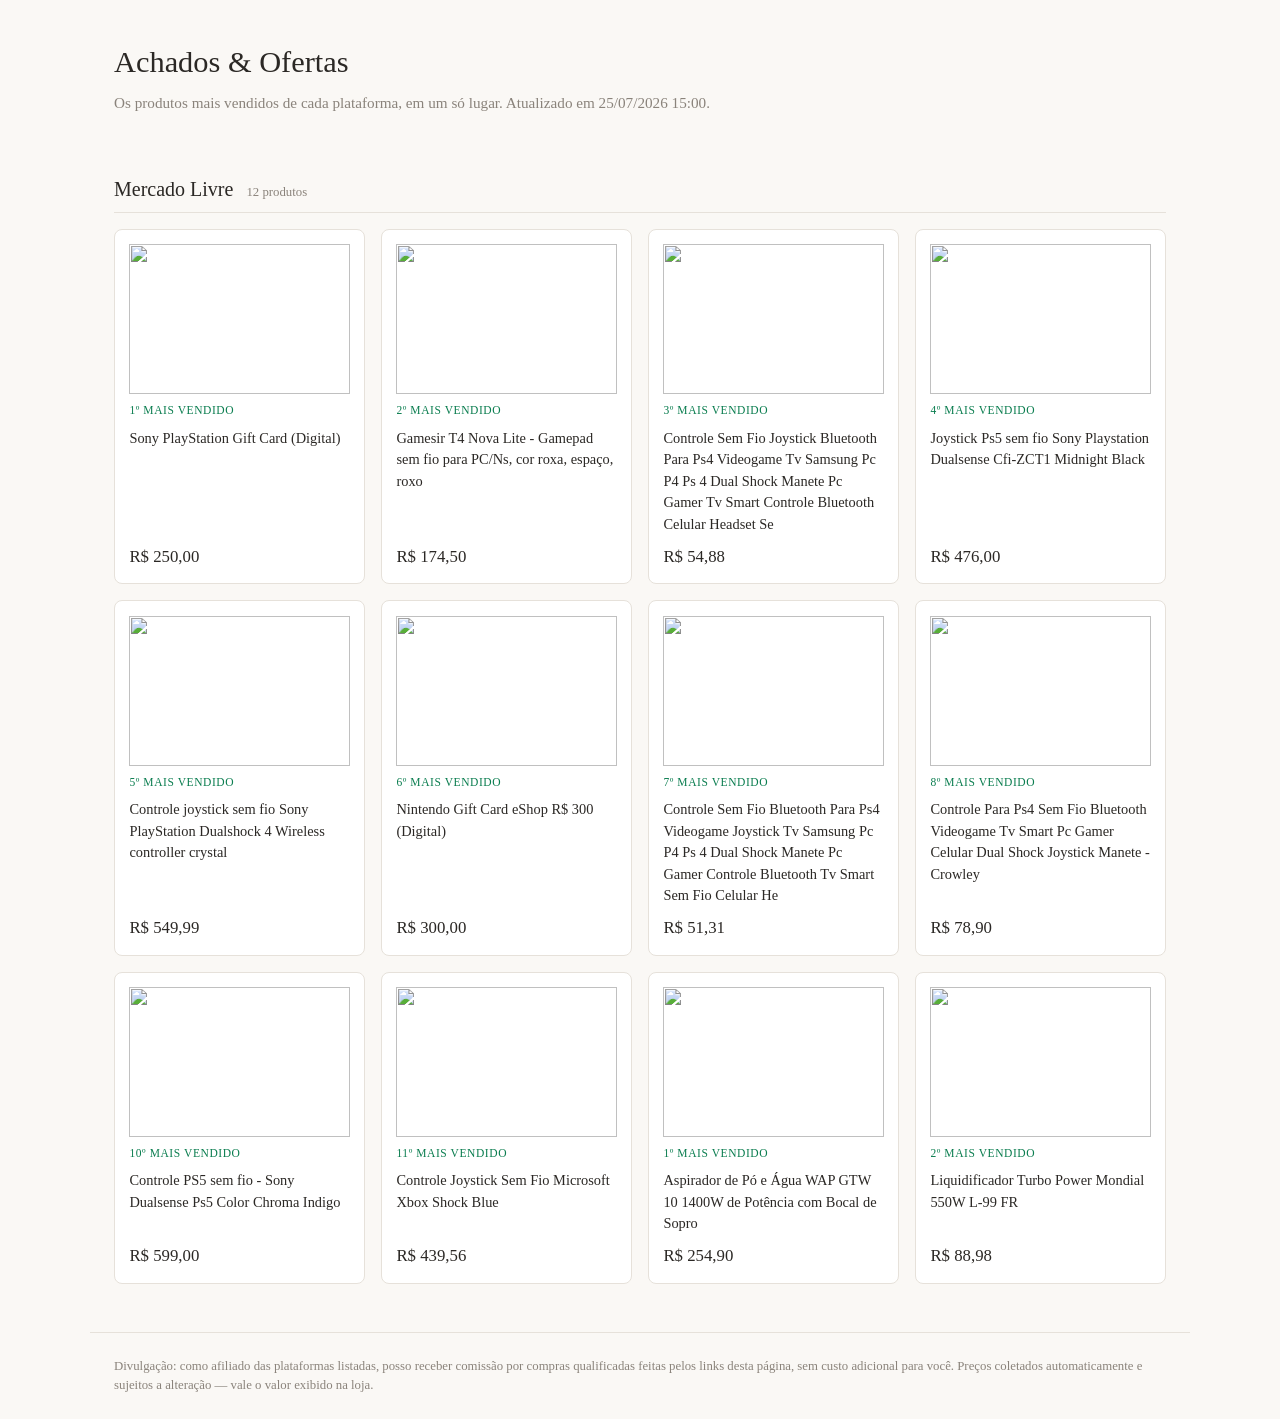
==== index.html @ 47c7378e "Atualização automática 25/07/2026 15:00" ====
<!DOCTYPE html>
<html lang="pt-BR">
<head>
<meta charset="utf-8">
<meta name="viewport" content="width=device-width, initial-scale=1">
<title>Achados &amp; Ofertas — os mais vendidos de cada loja</title>
<style>
  :root { --fundo:#faf8f5; --tinta:#2b2825; --suave:#8a837b; --borda:#e6e1da; --destaque:#0a7d4f; }
  * { box-sizing:border-box; margin:0; }
  body { font-family:Georgia,'Times New Roman',serif; background:var(--fundo); color:var(--tinta); line-height:1.5; }
  header { padding:2.5rem 1.5rem 1.5rem; max-width:1100px; margin:0 auto; }
  header h1 { font-size:1.9rem; font-weight:normal; }
  header p { color:var(--suave); margin-top:.4rem; font-size:.95rem; }
  main { max-width:1100px; margin:0 auto; padding:0 1.5rem 3rem; }
  section { margin-top:2.2rem; }
  section h2 { font-size:1.25rem; font-weight:normal; border-bottom:1px solid var(--borda); padding-bottom:.5rem; }
  section h2 small { color:var(--suave); font-size:.8rem; margin-left:.5rem; }
  .grade { display:grid; grid-template-columns:repeat(auto-fill,minmax(210px,1fr)); gap:1rem; margin-top:1rem; }
  .card { background:#fff; border:1px solid var(--borda); border-radius:8px; padding:.9rem; text-decoration:none; color:inherit; display:flex; flex-direction:column; gap:.5rem; transition:box-shadow .15s; }
  .card:hover { box-shadow:0 2px 12px rgba(0,0,0,.08); }
  .card img { width:100%; height:150px; object-fit:contain; background:#fff; }
  .sem-img { height:150px; background:var(--borda); border-radius:4px; }
  .card h3 { font-size:.9rem; font-weight:normal; flex:1; }
  .rank { color:var(--destaque); font-size:.72rem; letter-spacing:.05em; text-transform:uppercase; }
  .preco { font-size:1.05rem; }
  .badge-aviso { font-size:.65rem; color:#b3591a; border:1px solid #b3591a; border-radius:4px; padding:0 .3rem; vertical-align:middle; }
  .vazio { color:var(--suave); font-style:italic; padding:1rem 0; }
  footer { max-width:1100px; margin:0 auto; padding:1.5rem; color:var(--suave); font-size:.8rem; border-top:1px solid var(--borda); }
</style>
</head>
<body>
<header>
  <h1>Achados &amp; Ofertas</h1>
  <p>Os produtos mais vendidos de cada plataforma, em um só lugar. Atualizado em 25/07/2026 15:00.</p>
</header>
<main>
<section><h2>Mercado Livre <small>12 produtos</small></h2><div class="grade"><a class="card" href="https://www.mercadolivre.com.br/sony-playstation-gift-card-digital/p/MLB50198558" target="_blank" rel="nofollow sponsored noopener"><img src="https://http2.mlstatic.com/D_Q_NP_916253-MLA95389600836_102025-P.webp" alt="" loading="lazy"><span class="rank">1º MAIS VENDIDO</span><h3>Sony PlayStation Gift Card (Digital)</h3><p class="preco">R$ 250,00</p></a><a class="card" href="https://www.mercadolivre.com.br/gamesir-t4-nova-lite-gamepad-sem-fio-para-pcns-cor-roxa-espaco-roxo/p/MLB53666291" target="_blank" rel="nofollow sponsored noopener"><img src="https://http2.mlstatic.com/D_Q_NP_628100-MLA99480320238_112025-P.webp" alt="" loading="lazy"><span class="rank">2º MAIS VENDIDO</span><h3>Gamesir T4 Nova Lite - Gamepad sem fio para PC/Ns, cor roxa, espaço, roxo</h3><p class="preco">R$ 174,50</p></a><a class="card" href="https://www.mercadolivre.com.br/controle-sem-fio-joystick-bluetooth-para-ps4-videogame-tv-samsung-pc-p4-ps-4-dual-shock-manete-pc-gamer-tv-smart-controle-bluetooth-celular-headset-sem-fio-com-p2-marca-redfin/p/MLB39960346" target="_blank" rel="nofollow sponsored noopener"><img src="https://http2.mlstatic.com/D_Q_NP_762912-MLA105696431793_012026-P.webp" alt="" loading="lazy"><span class="rank">3º MAIS VENDIDO</span><h3>Controle Sem Fio Joystick Bluetooth Para Ps4 Videogame Tv Samsung Pc P4 Ps 4 Dual Shock Manete Pc Gamer Tv Smart Controle Bluetooth Celular Headset Se</h3><p class="preco">R$ 54,88</p></a><a class="card" href="https://www.mercadolivre.com.br/joystick-ps5-sem-fio-sony-playstation-dualsense-cfi-zct1-midnight-black/p/MLB73222443" target="_blank" rel="nofollow sponsored noopener"><img src="https://http2.mlstatic.com/D_Q_NP_807657-MLA111976275628_062026-P.webp" alt="" loading="lazy"><span class="rank">4º MAIS VENDIDO</span><h3>Joystick Ps5 sem fio Sony Playstation Dualsense Cfi-ZCT1 Midnight Black</h3><p class="preco">R$ 476,00</p></a><a class="card" href="https://www.mercadolivre.com.br/controle-joystick-sem-fio-sony-playstation-dualshock-4-wireless-controller-crystal/p/MLB10295973" target="_blank" rel="nofollow sponsored noopener"><img src="https://http2.mlstatic.com/D_Q_NP_872886-MLA99579736450_122025-P.webp" alt="" loading="lazy"><span class="rank">5º MAIS VENDIDO</span><h3>Controle joystick sem fio Sony PlayStation Dualshock 4 Wireless controller crystal</h3><p class="preco">R$ 549,99</p></a><a class="card" href="https://www.mercadolivre.com.br/nintendo-gift-card-eshop-r-300-digital/p/MLB50198019" target="_blank" rel="nofollow sponsored noopener"><img src="https://http2.mlstatic.com/D_Q_NP_799000-MLA85349826664_062025-P.webp" alt="" loading="lazy"><span class="rank">6º MAIS VENDIDO</span><h3>Nintendo Gift Card eShop R$ 300 (Digital)</h3><p class="preco">R$ 300,00</p></a><a class="card" href="https://www.mercadolivre.com.br/controle-sem-fio-bluetooth-para-ps4-videogame-joystick-tv-samsung-pc-p4-ps-4-dual-shock-manete-pc-gamer-controle-bluetooth-tv-smart-sem-fio-celular-headset-com-p2-cor-preto-marca-redfin/p/MLB57770155" target="_blank" rel="nofollow sponsored noopener"><img src="https://http2.mlstatic.com/D_Q_NP_852672-MLA99562209030_122025-P.webp" alt="" loading="lazy"><span class="rank">7º MAIS VENDIDO</span><h3>Controle Sem Fio Bluetooth Para Ps4 Videogame Joystick Tv Samsung Pc P4 Ps 4 Dual Shock Manete Pc Gamer Controle Bluetooth Tv Smart Sem Fio Celular He</h3><p class="preco">R$ 51,31</p></a><a class="card" href="https://www.mercadolivre.com.br/controle-para-ps4-sem-fio-bluetooth-videogame-tv-smart-pc-gamer-celular-dual-shock-joystick-manete-crowley/p/MLB69284012" target="_blank" rel="nofollow sponsored noopener"><img src="https://http2.mlstatic.com/D_Q_NP_817036-MLA111406558607_052026-P.webp" alt="" loading="lazy"><span class="rank">8º MAIS VENDIDO</span><h3>Controle Para Ps4 Sem Fio Bluetooth Videogame Tv Smart Pc Gamer Celular Dual Shock Joystick Manete - Crowley</h3><p class="preco">R$ 78,90</p></a><a class="card" href="https://www.mercadolivre.com.br/controle-ps5-sem-fio-sony-dualsense-ps5-color-chroma-indigo/p/MLB69920290" target="_blank" rel="nofollow sponsored noopener"><img src="https://http2.mlstatic.com/D_Q_NP_857787-MLA111825197447_052026-P.webp" alt="" loading="lazy"><span class="rank">10º MAIS VENDIDO</span><h3>Controle PS5 sem fio - Sony Dualsense Ps5 Color Chroma Indigo</h3><p class="preco">R$ 599,00</p></a><a class="card" href="https://www.mercadolivre.com.br/controle-joystick-sem-fio-microsoft-xbox-shock-blue/p/MLB16268159" target="_blank" rel="nofollow sponsored noopener"><img src="https://http2.mlstatic.com/D_Q_NP_816015-MLA95495501792_102025-P.webp" alt="" loading="lazy"><span class="rank">11º MAIS VENDIDO</span><h3>Controle Joystick Sem Fio Microsoft Xbox Shock Blue</h3><p class="preco">R$ 439,56</p></a><a class="card" href="https://www.mercadolivre.com.br/aspirador-de-po-e-agua-wap-gtw-10-1400w-de-potencia-com-bocal-de-sopro/p/MLB8923631" target="_blank" rel="nofollow sponsored noopener"><img src="https://http2.mlstatic.com/D_Q_NP_985627-MLA100060225801_122025-P.webp" alt="" loading="lazy"><span class="rank">1º MAIS VENDIDO</span><h3>Aspirador de Pó e Água WAP GTW 10 1400W de Potência com Bocal de Sopro</h3><p class="preco">R$ 254,90</p></a><a class="card" href="https://www.mercadolivre.com.br/liquidificador-turbo-power-mondial-550w-l-99-fr/p/MLB15699906" target="_blank" rel="nofollow sponsored noopener"><img src="https://http2.mlstatic.com/D_Q_NP_745491-MLA100000195535_112025-P.webp" alt="" loading="lazy"><span class="rank">2º MAIS VENDIDO</span><h3>Liquidificador Turbo Power Mondial 550W L-99 FR</h3><p class="preco">R$ 88,98</p></a></div></section>
</main>
<footer>
  <p>Divulgação: como afiliado das plataformas listadas, posso receber comissão por compras qualificadas
  feitas pelos links desta página, sem custo adicional para você. Preços coletados automaticamente e
  sujeitos a alteração — vale o valor exibido na loja.</p>
</footer>
</body>
</html>
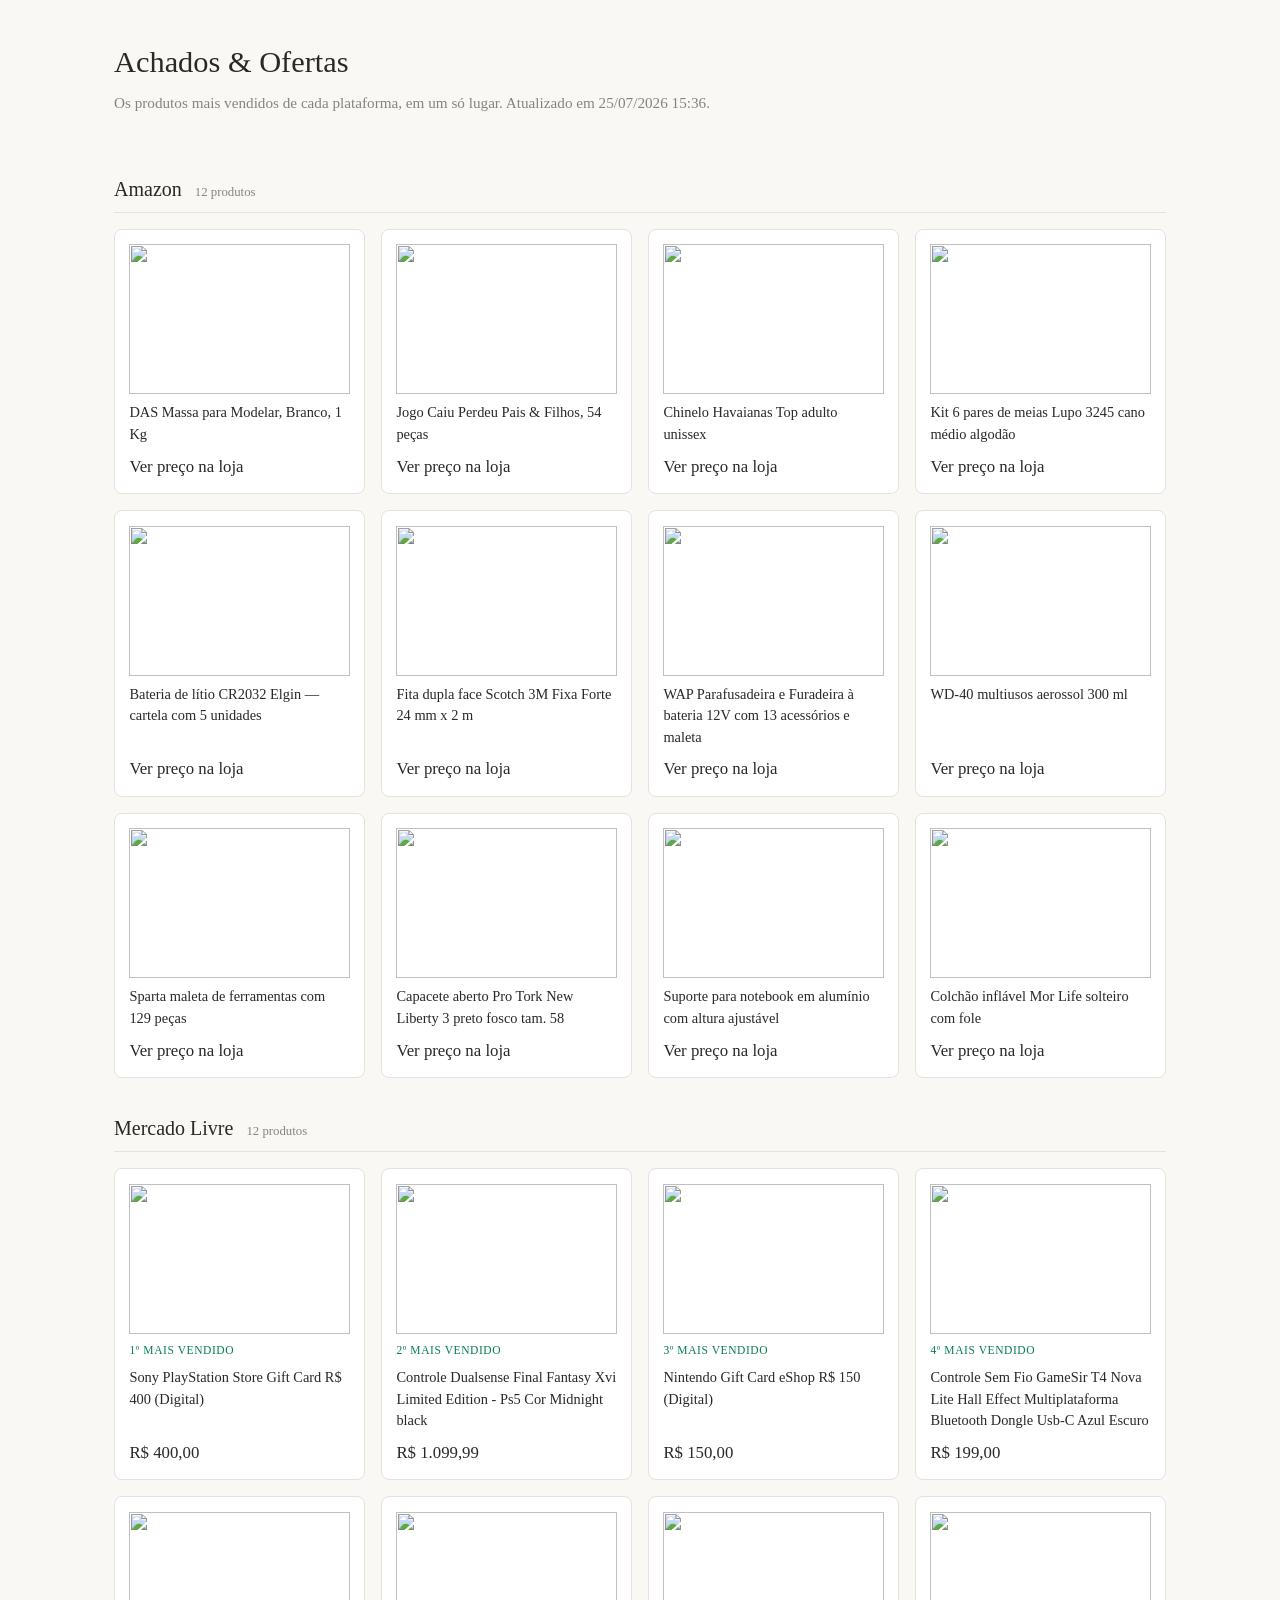
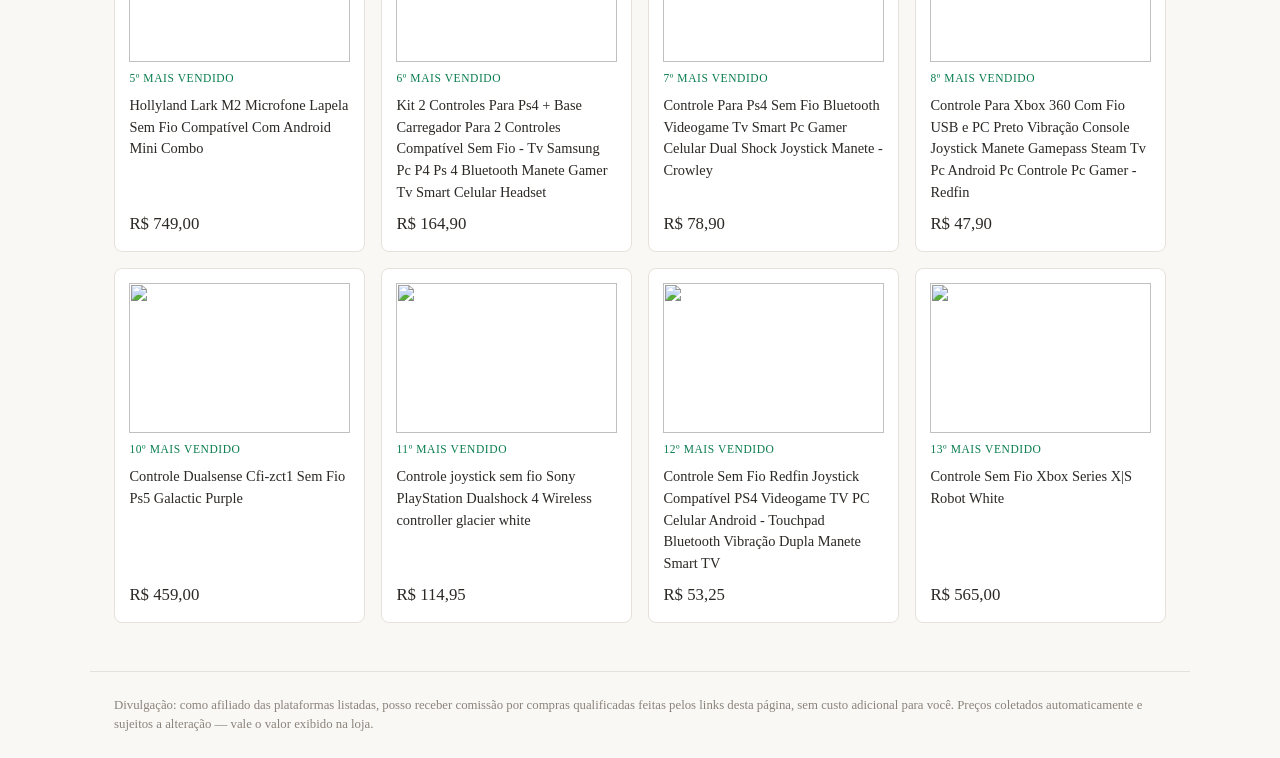
==== commit 9b8ba68d: "Atualização automática 25/07/2026 15:36" ====
--- a/index.html
+++ b/index.html
@@ -31,10 +31,10 @@
 <body>
 <header>
   <h1>Achados &amp; Ofertas</h1>
-  <p>Os produtos mais vendidos de cada plataforma, em um só lugar. Atualizado em 25/07/2026 15:00.</p>
+  <p>Os produtos mais vendidos de cada plataforma, em um só lugar. Atualizado em 25/07/2026 15:36.</p>
 </header>
 <main>
-<section><h2>Mercado Livre <small>12 produtos</small></h2><div class="grade"><a class="card" href="https://www.mercadolivre.com.br/sony-playstation-gift-card-digital/p/MLB50198558" target="_blank" rel="nofollow sponsored noopener"><img src="https://http2.mlstatic.com/D_Q_NP_916253-MLA95389600836_102025-P.webp" alt="" loading="lazy"><span class="rank">1º MAIS VENDIDO</span><h3>Sony PlayStation Gift Card (Digital)</h3><p class="preco">R$ 250,00</p></a><a class="card" href="https://www.mercadolivre.com.br/gamesir-t4-nova-lite-gamepad-sem-fio-para-pcns-cor-roxa-espaco-roxo/p/MLB53666291" target="_blank" rel="nofollow sponsored noopener"><img src="https://http2.mlstatic.com/D_Q_NP_628100-MLA99480320238_112025-P.webp" alt="" loading="lazy"><span class="rank">2º MAIS VENDIDO</span><h3>Gamesir T4 Nova Lite - Gamepad sem fio para PC/Ns, cor roxa, espaço, roxo</h3><p class="preco">R$ 174,50</p></a><a class="card" href="https://www.mercadolivre.com.br/controle-sem-fio-joystick-bluetooth-para-ps4-videogame-tv-samsung-pc-p4-ps-4-dual-shock-manete-pc-gamer-tv-smart-controle-bluetooth-celular-headset-sem-fio-com-p2-marca-redfin/p/MLB39960346" target="_blank" rel="nofollow sponsored noopener"><img src="https://http2.mlstatic.com/D_Q_NP_762912-MLA105696431793_012026-P.webp" alt="" loading="lazy"><span class="rank">3º MAIS VENDIDO</span><h3>Controle Sem Fio Joystick Bluetooth Para Ps4 Videogame Tv Samsung Pc P4 Ps 4 Dual Shock Manete Pc Gamer Tv Smart Controle Bluetooth Celular Headset Se</h3><p class="preco">R$ 54,88</p></a><a class="card" href="https://www.mercadolivre.com.br/joystick-ps5-sem-fio-sony-playstation-dualsense-cfi-zct1-midnight-black/p/MLB73222443" target="_blank" rel="nofollow sponsored noopener"><img src="https://http2.mlstatic.com/D_Q_NP_807657-MLA111976275628_062026-P.webp" alt="" loading="lazy"><span class="rank">4º MAIS VENDIDO</span><h3>Joystick Ps5 sem fio Sony Playstation Dualsense Cfi-ZCT1 Midnight Black</h3><p class="preco">R$ 476,00</p></a><a class="card" href="https://www.mercadolivre.com.br/controle-joystick-sem-fio-sony-playstation-dualshock-4-wireless-controller-crystal/p/MLB10295973" target="_blank" rel="nofollow sponsored noopener"><img src="https://http2.mlstatic.com/D_Q_NP_872886-MLA99579736450_122025-P.webp" alt="" loading="lazy"><span class="rank">5º MAIS VENDIDO</span><h3>Controle joystick sem fio Sony PlayStation Dualshock 4 Wireless controller crystal</h3><p class="preco">R$ 549,99</p></a><a class="card" href="https://www.mercadolivre.com.br/nintendo-gift-card-eshop-r-300-digital/p/MLB50198019" target="_blank" rel="nofollow sponsored noopener"><img src="https://http2.mlstatic.com/D_Q_NP_799000-MLA85349826664_062025-P.webp" alt="" loading="lazy"><span class="rank">6º MAIS VENDIDO</span><h3>Nintendo Gift Card eShop R$ 300 (Digital)</h3><p class="preco">R$ 300,00</p></a><a class="card" href="https://www.mercadolivre.com.br/controle-sem-fio-bluetooth-para-ps4-videogame-joystick-tv-samsung-pc-p4-ps-4-dual-shock-manete-pc-gamer-controle-bluetooth-tv-smart-sem-fio-celular-headset-com-p2-cor-preto-marca-redfin/p/MLB57770155" target="_blank" rel="nofollow sponsored noopener"><img src="https://http2.mlstatic.com/D_Q_NP_852672-MLA99562209030_122025-P.webp" alt="" loading="lazy"><span class="rank">7º MAIS VENDIDO</span><h3>Controle Sem Fio Bluetooth Para Ps4 Videogame Joystick Tv Samsung Pc P4 Ps 4 Dual Shock Manete Pc Gamer Controle Bluetooth Tv Smart Sem Fio Celular He</h3><p class="preco">R$ 51,31</p></a><a class="card" href="https://www.mercadolivre.com.br/controle-para-ps4-sem-fio-bluetooth-videogame-tv-smart-pc-gamer-celular-dual-shock-joystick-manete-crowley/p/MLB69284012" target="_blank" rel="nofollow sponsored noopener"><img src="https://http2.mlstatic.com/D_Q_NP_817036-MLA111406558607_052026-P.webp" alt="" loading="lazy"><span class="rank">8º MAIS VENDIDO</span><h3>Controle Para Ps4 Sem Fio Bluetooth Videogame Tv Smart Pc Gamer Celular Dual Shock Joystick Manete - Crowley</h3><p class="preco">R$ 78,90</p></a><a class="card" href="https://www.mercadolivre.com.br/controle-ps5-sem-fio-sony-dualsense-ps5-color-chroma-indigo/p/MLB69920290" target="_blank" rel="nofollow sponsored noopener"><img src="https://http2.mlstatic.com/D_Q_NP_857787-MLA111825197447_052026-P.webp" alt="" loading="lazy"><span class="rank">10º MAIS VENDIDO</span><h3>Controle PS5 sem fio - Sony Dualsense Ps5 Color Chroma Indigo</h3><p class="preco">R$ 599,00</p></a><a class="card" href="https://www.mercadolivre.com.br/controle-joystick-sem-fio-microsoft-xbox-shock-blue/p/MLB16268159" target="_blank" rel="nofollow sponsored noopener"><img src="https://http2.mlstatic.com/D_Q_NP_816015-MLA95495501792_102025-P.webp" alt="" loading="lazy"><span class="rank">11º MAIS VENDIDO</span><h3>Controle Joystick Sem Fio Microsoft Xbox Shock Blue</h3><p class="preco">R$ 439,56</p></a><a class="card" href="https://www.mercadolivre.com.br/aspirador-de-po-e-agua-wap-gtw-10-1400w-de-potencia-com-bocal-de-sopro/p/MLB8923631" target="_blank" rel="nofollow sponsored noopener"><img src="https://http2.mlstatic.com/D_Q_NP_985627-MLA100060225801_122025-P.webp" alt="" loading="lazy"><span class="rank">1º MAIS VENDIDO</span><h3>Aspirador de Pó e Água WAP GTW 10 1400W de Potência com Bocal de Sopro</h3><p class="preco">R$ 254,90</p></a><a class="card" href="https://www.mercadolivre.com.br/liquidificador-turbo-power-mondial-550w-l-99-fr/p/MLB15699906" target="_blank" rel="nofollow sponsored noopener"><img src="https://http2.mlstatic.com/D_Q_NP_745491-MLA100000195535_112025-P.webp" alt="" loading="lazy"><span class="rank">2º MAIS VENDIDO</span><h3>Liquidificador Turbo Power Mondial 550W L-99 FR</h3><p class="preco">R$ 88,98</p></a></div></section>
+<section><h2>Amazon <small>12 produtos</small></h2><div class="grade"><a class="card" href="https://www.amazon.com.br/dp/B001GAP4YA?tag=achadoseof056-20" target="_blank" rel="nofollow sponsored noopener"><img src="https://images-na.ssl-images-amazon.com/images/I/61Hh2n69xrL._AC_UL450_SR450,320_.jpg" alt="" loading="lazy"><h3>DAS Massa para Modelar, Branco, 1 Kg</h3><p class="preco">Ver preço na loja</p></a><a class="card" href="https://www.amazon.com.br/dp/B07LHC55HY?tag=achadoseof056-20" target="_blank" rel="nofollow sponsored noopener"><img src="https://images-na.ssl-images-amazon.com/images/I/81QAJDzi7DL._AC_UL450_SR450,320_.jpg" alt="" loading="lazy"><h3>Jogo Caiu Perdeu Pais & Filhos, 54 peças</h3><p class="preco">Ver preço na loja</p></a><a class="card" href="https://www.amazon.com.br/dp/B000YKIXA0?tag=achadoseof056-20" target="_blank" rel="nofollow sponsored noopener"><img src="https://images-na.ssl-images-amazon.com/images/I/514+LgOiqQL._AC_UL450_SR450,320_.jpg" alt="" loading="lazy"><h3>Chinelo Havaianas Top adulto unissex</h3><p class="preco">Ver preço na loja</p></a><a class="card" href="https://www.amazon.com.br/dp/B07RN15ZSD?tag=achadoseof056-20" target="_blank" rel="nofollow sponsored noopener"><img src="https://images-na.ssl-images-amazon.com/images/I/71UAfghIdWL._AC_UL450_SR450,320_.jpg" alt="" loading="lazy"><h3>Kit 6 pares de meias Lupo 3245 cano médio algodão</h3><p class="preco">Ver preço na loja</p></a><a class="card" href="https://www.amazon.com.br/dp/B0755PWFSN?tag=achadoseof056-20" target="_blank" rel="nofollow sponsored noopener"><img src="https://images-na.ssl-images-amazon.com/images/I/61V3OakYmRL._AC_UL450_SR450,320_.jpg" alt="" loading="lazy"><h3>Bateria de lítio CR2032 Elgin — cartela com 5 unidades</h3><p class="preco">Ver preço na loja</p></a><a class="card" href="https://www.amazon.com.br/dp/B0779BRVVS?tag=achadoseof056-20" target="_blank" rel="nofollow sponsored noopener"><img src="https://images-na.ssl-images-amazon.com/images/I/71mEwfbHotL._AC_UL450_SR450,320_.jpg" alt="" loading="lazy"><h3>Fita dupla face Scotch 3M Fixa Forte 24 mm x 2 m</h3><p class="preco">Ver preço na loja</p></a><a class="card" href="https://www.amazon.com.br/dp/B09V1SM8QB?tag=achadoseof056-20" target="_blank" rel="nofollow sponsored noopener"><img src="https://images-na.ssl-images-amazon.com/images/I/81hJD-odFeL._AC_UL450_SR450,320_.jpg" alt="" loading="lazy"><h3>WAP Parafusadeira e Furadeira à bateria 12V com 13 acessórios e maleta</h3><p class="preco">Ver preço na loja</p></a><a class="card" href="https://www.amazon.com.br/dp/B07CV2JXNH?tag=achadoseof056-20" target="_blank" rel="nofollow sponsored noopener"><img src="https://images-na.ssl-images-amazon.com/images/I/514x2w0chDL._AC_UL450_SR450,320_.jpg" alt="" loading="lazy"><h3>WD-40 multiusos aerossol 300 ml</h3><p class="preco">Ver preço na loja</p></a><a class="card" href="https://www.amazon.com.br/dp/B076N2S8FV?tag=achadoseof056-20" target="_blank" rel="nofollow sponsored noopener"><img src="https://images-na.ssl-images-amazon.com/images/I/61ZmjmMLsRL._AC_UL450_SR450,320_.jpg" alt="" loading="lazy"><h3>Sparta maleta de ferramentas com 129 peças</h3><p class="preco">Ver preço na loja</p></a><a class="card" href="https://www.amazon.com.br/dp/B079QL33QH?tag=achadoseof056-20" target="_blank" rel="nofollow sponsored noopener"><img src="https://images-na.ssl-images-amazon.com/images/I/81CdF0jOXpL._AC_UL450_SR450,320_.jpg" alt="" loading="lazy"><h3>Capacete aberto Pro Tork New Liberty 3 preto fosco tam. 58</h3><p class="preco">Ver preço na loja</p></a><a class="card" href="https://www.amazon.com.br/dp/B086CB6BXW?tag=achadoseof056-20" target="_blank" rel="nofollow sponsored noopener"><img src="https://images-na.ssl-images-amazon.com/images/I/61Ggc5CthJL._AC_UL450_SR450,320_.jpg" alt="" loading="lazy"><h3>Suporte para notebook em alumínio com altura ajustável</h3><p class="preco">Ver preço na loja</p></a><a class="card" href="https://www.amazon.com.br/dp/B075XMH39C?tag=achadoseof056-20" target="_blank" rel="nofollow sponsored noopener"><img src="https://images-na.ssl-images-amazon.com/images/I/6186LMX8o2L._AC_UL450_SR450,320_.jpg" alt="" loading="lazy"><h3>Colchão inflável Mor Life solteiro com fole</h3><p class="preco">Ver preço na loja</p></a></div></section><section><h2>Mercado Livre <small>12 produtos</small></h2><div class="grade"><a class="card" href="https://www.mercadolivre.com.br/sony-playstation-store-gift-card-r-400-digital/p/MLB50196685" target="_blank" rel="nofollow sponsored noopener"><img src="https://http2.mlstatic.com/D_Q_NP_911391-MLA97783828318_112025-P.webp" alt="" loading="lazy"><span class="rank">1º MAIS VENDIDO</span><h3>Sony PlayStation Store Gift Card R$ 400 (Digital)</h3><p class="preco">R$ 400,00</p></a><a class="card" href="https://www.mercadolivre.com.br/controle-dualsense-final-fantasy-xvi-limited-edition-ps5-cor-midnight-black/p/MLB27987142" target="_blank" rel="nofollow sponsored noopener"><img src="https://http2.mlstatic.com/D_Q_NP_677055-MLA99479775412_112025-P.webp" alt="" loading="lazy"><span class="rank">2º MAIS VENDIDO</span><h3>Controle Dualsense Final Fantasy Xvi Limited Edition - Ps5 Cor Midnight black</h3><p class="preco">R$ 1.099,99</p></a><a class="card" href="https://www.mercadolivre.com.br/nintendo-gift-card-eshop-r-150-digital/p/MLB37497421" target="_blank" rel="nofollow sponsored noopener"><img src="https://http2.mlstatic.com/D_Q_NP_879996-MLA94896028306_102025-P.webp" alt="" loading="lazy"><span class="rank">3º MAIS VENDIDO</span><h3>Nintendo Gift Card eShop R$ 150 (Digital)</h3><p class="preco">R$ 150,00</p></a><a class="card" href="https://www.mercadolivre.com.br/controle-sem-fio-gamesir-t4-nova-lite-hall-effect-multiplataforma-bluetooth-dongle-usb-c-azul-escuro/p/MLB46452246" target="_blank" rel="nofollow sponsored noopener"><img src="https://http2.mlstatic.com/D_Q_NP_801877-MLA113249014164_072026-P.webp" alt="" loading="lazy"><span class="rank">4º MAIS VENDIDO</span><h3>Controle Sem Fio GameSir T4 Nova Lite Hall Effect Multiplataforma Bluetooth Dongle Usb-C Azul Escuro</h3><p class="preco">R$ 199,00</p></a><a class="card" href="https://www.mercadolivre.com.br/hollyland-lark-m2-microfone-lapela-sem-fio-compativel-com-android-mini-combo/p/MLB58039249" target="_blank" rel="nofollow sponsored noopener"><img src="https://http2.mlstatic.com/D_Q_NP_822349-MLA111821405868_062026-P.webp" alt="" loading="lazy"><span class="rank">5º MAIS VENDIDO</span><h3>Hollyland Lark M2 Microfone Lapela Sem Fio Compatível Com Android Mini Combo</h3><p class="preco">R$ 749,00</p></a><a class="card" href="https://www.mercadolivre.com.br/kit-2-controles-para-ps4-base-carregador-para-2-controles-compativel-sem-fio-tv-samsung-pc-p4-ps-4-bluetooth-manete-gamer-tv-smart-celular-headset-p2-cor-preto-marca-redfin/p/MLB56421602" target="_blank" rel="nofollow sponsored noopener"><img src="https://http2.mlstatic.com/D_Q_NP_781143-MLA114671540879_072026-P.webp" alt="" loading="lazy"><span class="rank">6º MAIS VENDIDO</span><h3>Kit 2 Controles Para Ps4 + Base Carregador Para 2 Controles Compatível Sem Fio - Tv Samsung Pc P4 Ps 4 Bluetooth Manete Gamer Tv Smart Celular Headset</h3><p class="preco">R$ 164,90</p></a><a class="card" href="https://www.mercadolivre.com.br/controle-para-ps4-sem-fio-bluetooth-videogame-tv-smart-pc-gamer-celular-dual-shock-joystick-manete-crowley/p/MLB69284012" target="_blank" rel="nofollow sponsored noopener"><img src="https://http2.mlstatic.com/D_Q_NP_817036-MLA111406558607_052026-P.webp" alt="" loading="lazy"><span class="rank">7º MAIS VENDIDO</span><h3>Controle Para Ps4 Sem Fio Bluetooth Videogame Tv Smart Pc Gamer Celular Dual Shock Joystick Manete - Crowley</h3><p class="preco">R$ 78,90</p></a><a class="card" href="https://www.mercadolivre.com.br/controle-para-xbox-360-com-fio-usb-e-pc-preto-vibracao-console-joystick-manete-gamepass-steam-tv-pc-android-pc-controle-pc-gamer-redfin/p/MLB22778772" target="_blank" rel="nofollow sponsored noopener"><img src="https://http2.mlstatic.com/D_Q_NP_933077-MLA89881475274_082025-P.webp" alt="" loading="lazy"><span class="rank">8º MAIS VENDIDO</span><h3>Controle Para Xbox 360 Com Fio USB e PC Preto Vibração Console Joystick Manete Gamepass Steam Tv Pc Android Pc Controle Pc Gamer - Redfin</h3><p class="preco">R$ 47,90</p></a><a class="card" href="https://www.mercadolivre.com.br/controle-dualsense-cfi-zct1-sem-fio-ps5-galactic-purple/p/MLB18917848" target="_blank" rel="nofollow sponsored noopener"><img src="https://http2.mlstatic.com/D_Q_NP_988275-MLA99995954413_112025-P.webp" alt="" loading="lazy"><span class="rank">10º MAIS VENDIDO</span><h3>Controle Dualsense Cfi-zct1 Sem Fio Ps5 Galactic Purple</h3><p class="preco">R$ 459,00</p></a><a class="card" href="https://www.mercadolivre.com.br/controle-joystick-sem-fio-sony-playstation-dualshock-4-wireless-controller-glacier-white/p/MLB10312335" target="_blank" rel="nofollow sponsored noopener"><img src="https://http2.mlstatic.com/D_Q_NP_742640-MLA99936982167_112025-P.webp" alt="" loading="lazy"><span class="rank">11º MAIS VENDIDO</span><h3>Controle joystick sem fio Sony PlayStation Dualshock 4 Wireless controller glacier white</h3><p class="preco">R$ 114,95</p></a><a class="card" href="https://www.mercadolivre.com.br/controle-sem-fio-redfin-joystick-compativel-ps4-videogame-tv-pc-celular-android-touchpad-bluetooth-vibracao-dupla-manete-smart-tv/p/MLB26899378" target="_blank" rel="nofollow sponsored noopener"><img src="https://http2.mlstatic.com/D_Q_NP_794930-MLA95684814530_102025-P.webp" alt="" loading="lazy"><span class="rank">12º MAIS VENDIDO</span><h3>Controle Sem Fio Redfin Joystick Compatível PS4 Videogame TV PC Celular Android - Touchpad Bluetooth Vibração Dupla Manete Smart TV</h3><p class="preco">R$ 53,25</p></a><a class="card" href="https://www.mercadolivre.com.br/controle-sem-fio-xbox-series-xs-robot-white/p/MLB16268161" target="_blank" rel="nofollow sponsored noopener"><img src="https://http2.mlstatic.com/D_Q_NP_866557-MLU78085203450_082024-P.webp" alt="" loading="lazy"><span class="rank">13º MAIS VENDIDO</span><h3>Controle Sem Fio Xbox Series X|S Robot White</h3><p class="preco">R$ 565,00</p></a></div></section>
 </main>
 <footer>
   <p>Divulgação: como afiliado das plataformas listadas, posso receber comissão por compras qualificadas
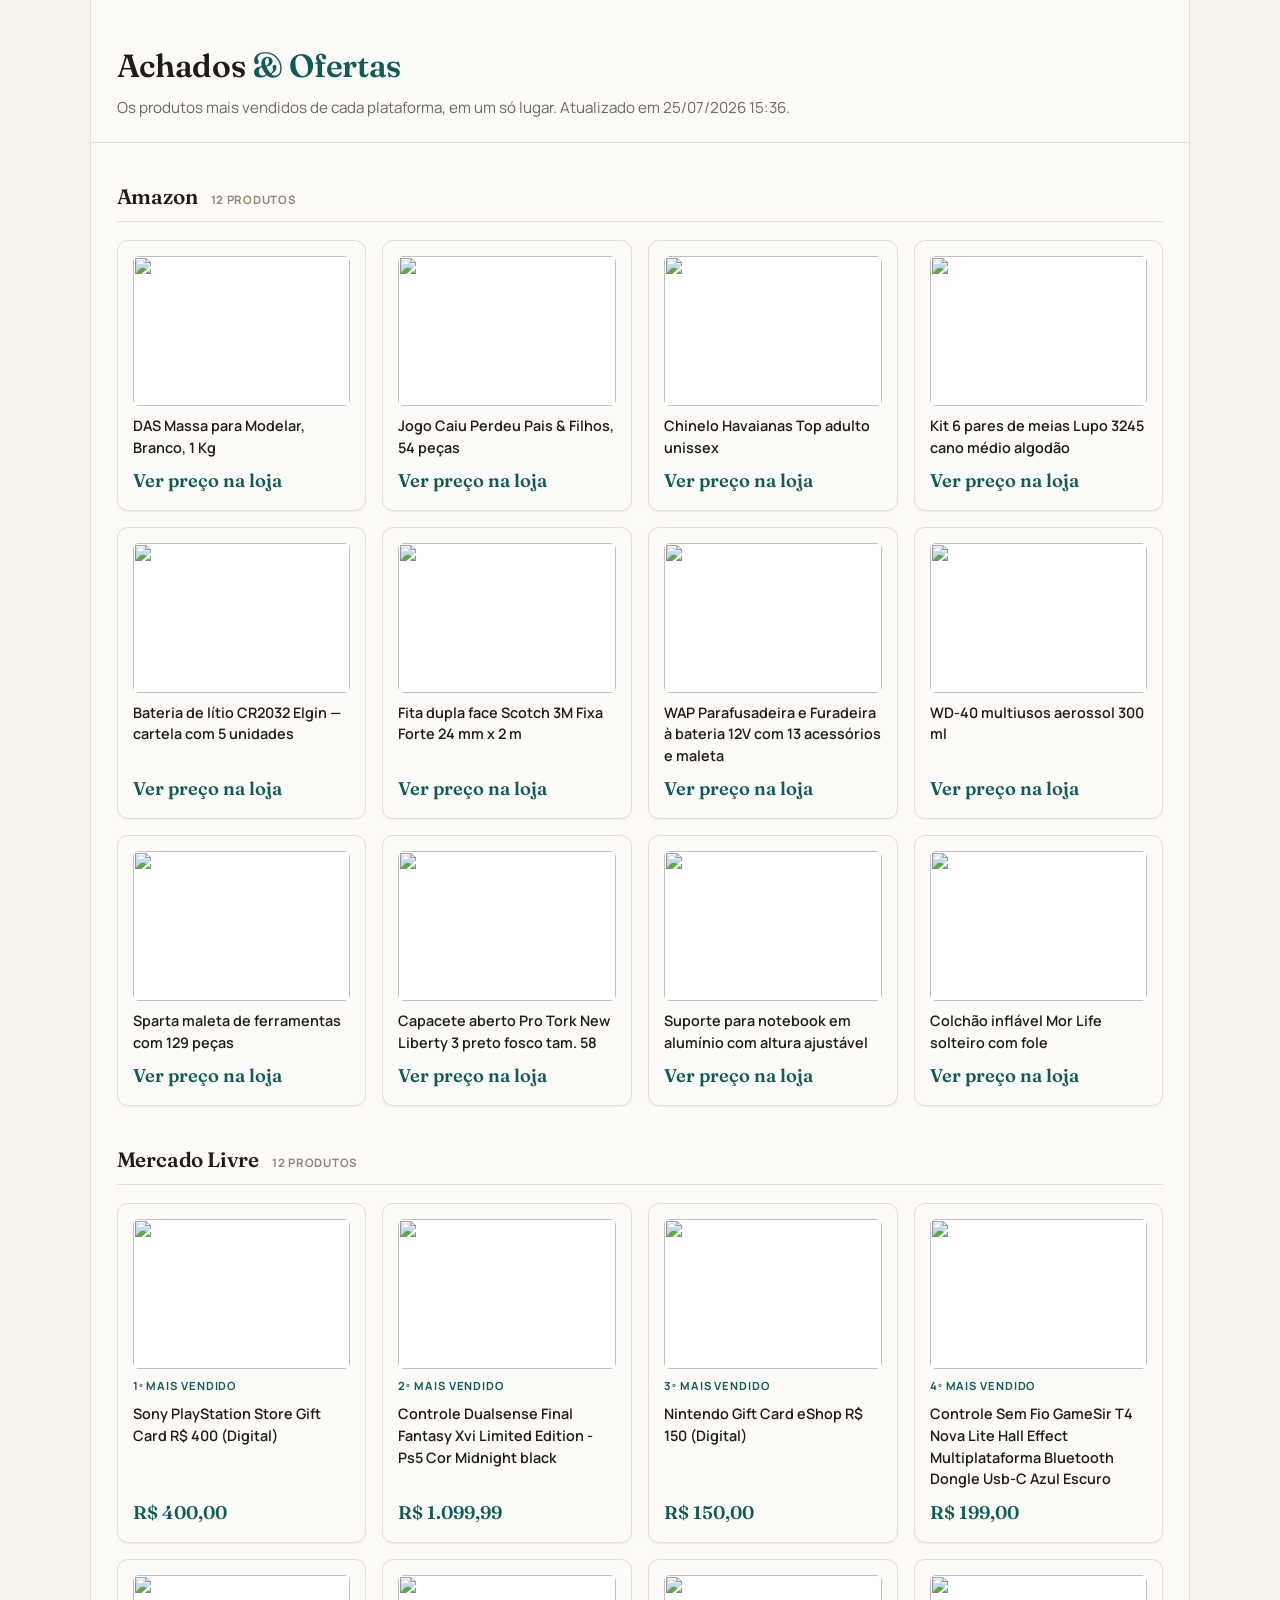
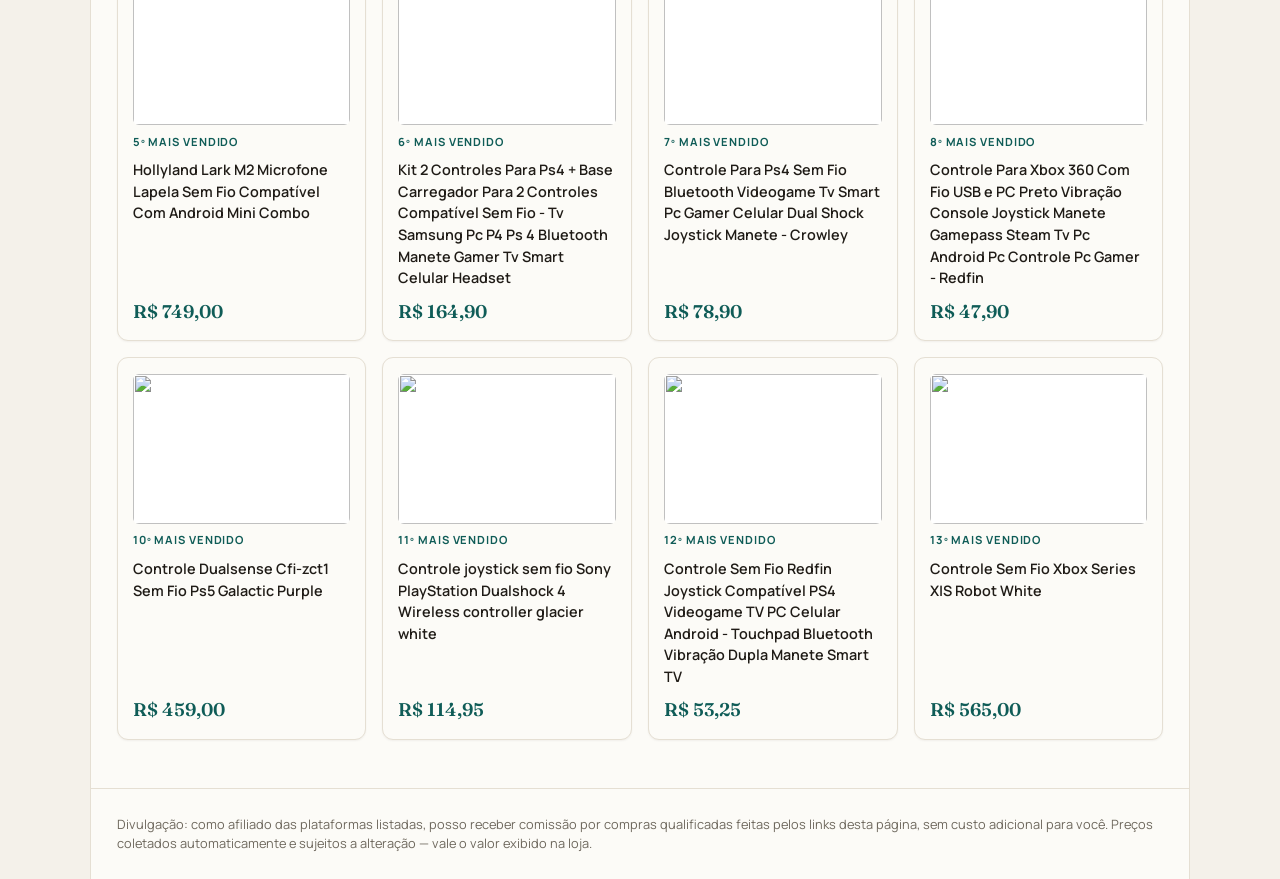
==== commit c40d0a11: "Tema Editorial claro (mesmo do ConsumidorForte) aplicado a pagina Co-Authored-By: Claude Fable 5 <no" ====
--- a/index.html
+++ b/index.html
@@ -3,34 +3,74 @@
 <head>
 <meta charset="utf-8">
 <meta name="viewport" content="width=device-width, initial-scale=1">
+<meta name="theme-color" content="#f4f1ea">
 <title>Achados &amp; Ofertas — os mais vendidos de cada loja</title>
+<link rel="preconnect" href="https://fonts.googleapis.com">
+<link rel="preconnect" href="https://fonts.gstatic.com" crossorigin>
+<link href="https://fonts.googleapis.com/css2?family=Fraunces:opsz,wght@9..144,400;9..144,500;9..144,600;9..144,700&family=Manrope:wght@400;500;600;700;800&display=swap" rel="stylesheet">
 <style>
-  :root { --fundo:#faf8f5; --tinta:#2b2825; --suave:#8a837b; --borda:#e6e1da; --destaque:#0a7d4f; }
+  /* Tema "Editorial claro" — mesmo do ConsumidorForte (03_Consumidor-Forte):
+     fundo osso, tinta quase-preta, acento único teal, Fraunces (display) + Manrope (corpo).
+     Ao mudar o tema lá, espelhar os tokens aqui. */
+  :root{
+    --bg:#f4f1ea; --card:#fcfbf7; --ink:#1f1b16; --muted:#6e685d; --soft:#8d8577;
+    --line:#e5dfd3; --accent:#0f5c57; --accent-600:#0c4a46; --accent-50:#dfecea;
+    --orange:#b4532a;
+    --shadow:0 1px 2px rgba(31,27,22,.05); --shadow-md:0 4px 16px rgba(31,27,22,.07);
+    --radius:16px; --radius-sm:11px; --ease-out:cubic-bezier(.22,1,.36,1);
+  }
   * { box-sizing:border-box; margin:0; }
-  body { font-family:Georgia,'Times New Roman',serif; background:var(--fundo); color:var(--tinta); line-height:1.5; }
-  header { padding:2.5rem 1.5rem 1.5rem; max-width:1100px; margin:0 auto; }
-  header h1 { font-size:1.9rem; font-weight:normal; }
-  header p { color:var(--suave); margin-top:.4rem; font-size:.95rem; }
-  main { max-width:1100px; margin:0 auto; padding:0 1.5rem 3rem; }
-  section { margin-top:2.2rem; }
-  section h2 { font-size:1.25rem; font-weight:normal; border-bottom:1px solid var(--borda); padding-bottom:.5rem; }
-  section h2 small { color:var(--suave); font-size:.8rem; margin-left:.5rem; }
-  .grade { display:grid; grid-template-columns:repeat(auto-fill,minmax(210px,1fr)); gap:1rem; margin-top:1rem; }
-  .card { background:#fff; border:1px solid var(--borda); border-radius:8px; padding:.9rem; text-decoration:none; color:inherit; display:flex; flex-direction:column; gap:.5rem; transition:box-shadow .15s; }
-  .card:hover { box-shadow:0 2px 12px rgba(0,0,0,.08); }
-  .card img { width:100%; height:150px; object-fit:contain; background:#fff; }
-  .sem-img { height:150px; background:var(--borda); border-radius:4px; }
-  .card h3 { font-size:.9rem; font-weight:normal; flex:1; }
-  .rank { color:var(--destaque); font-size:.72rem; letter-spacing:.05em; text-transform:uppercase; }
-  .preco { font-size:1.05rem; }
-  .badge-aviso { font-size:.65rem; color:#b3591a; border:1px solid #b3591a; border-radius:4px; padding:0 .3rem; vertical-align:middle; }
-  .vazio { color:var(--suave); font-style:italic; padding:1rem 0; }
-  footer { max-width:1100px; margin:0 auto; padding:1.5rem; color:var(--suave); font-size:.8rem; border-top:1px solid var(--borda); }
+  body { font-family:"Manrope",system-ui,-apple-system,"Segoe UI",Roboto,sans-serif;
+         background:var(--bg); color:var(--ink); font-size:14px; line-height:1.5;
+         -webkit-font-smoothing:antialiased; text-rendering:optimizeLegibility; }
+  ::selection { background:var(--accent-50); }
+  /* Folha editorial: papel claro com hairlines laterais sobre o fundo osso */
+  .folha { max-width:1100px; margin:0 auto; background:var(--card);
+           border-left:1px solid var(--line); border-right:1px solid var(--line);
+           min-height:100dvh; display:flex; flex-direction:column; }
+  header { padding:2.6rem 1.6rem 1.4rem; border-bottom:1px solid var(--line); }
+  header h1 { font-family:"Fraunces",Georgia,"Times New Roman",serif;
+              letter-spacing:-.01em; font-size:2rem; font-weight:600; }
+  header h1 span { color:var(--accent); }
+  header p { color:var(--muted); margin-top:.45rem; font-size:.95rem; }
+  main { padding:0 1.6rem 3rem; flex:1; }
+  section { margin-top:2.4rem; }
+  section h2 { font-family:"Fraunces",Georgia,"Times New Roman",serif;
+               letter-spacing:-.01em; font-size:1.3rem; font-weight:600;
+               border-bottom:1px solid var(--line); padding-bottom:.55rem; }
+  section h2 small { color:var(--soft); font-family:"Manrope",sans-serif;
+                     font-size:.72rem; font-weight:700; letter-spacing:.06em;
+                     text-transform:uppercase; margin-left:.6rem; }
+  .grade { display:grid; grid-template-columns:repeat(auto-fill,minmax(210px,1fr));
+           gap:1rem; margin-top:1.1rem; }
+  .card { background:var(--card); border:1px solid var(--line);
+          border-radius:var(--radius-sm); padding:.95rem; text-decoration:none;
+          color:inherit; display:flex; flex-direction:column; gap:.55rem;
+          box-shadow:var(--shadow);
+          transition:transform .18s var(--ease-out), box-shadow .18s var(--ease-out); }
+  .card:hover { transform:translateY(-2px); box-shadow:var(--shadow-md); }
+  .card img { width:100%; height:150px; object-fit:contain; background:#fff;
+              border-radius:6px; }
+  .sem-img { height:150px; background:var(--bg); border:1px dashed var(--line);
+             border-radius:6px; }
+  .card h3 { font-size:.9rem; font-weight:600; flex:1; }
+  .rank { color:var(--accent); font-size:.7rem; font-weight:700;
+          letter-spacing:.08em; text-transform:uppercase; }
+  .preco { font-family:"Fraunces",Georgia,serif; font-variant-numeric:tabular-nums;
+           font-size:1.15rem; font-weight:600; color:var(--accent); }
+  .badge-aviso { font-size:.65rem; font-weight:700; color:var(--orange);
+                 border:1px solid currentColor; border-radius:999px;
+                 padding:.05rem .45rem; vertical-align:middle;
+                 letter-spacing:.04em; text-transform:uppercase; }
+  .vazio { color:var(--soft); font-style:italic; padding:1rem 0; }
+  footer { padding:1.6rem; color:var(--muted); font-size:.8rem;
+           border-top:1px solid var(--line); }
 </style>
 </head>
 <body>
+<div class="folha">
 <header>
-  <h1>Achados &amp; Ofertas</h1>
+  <h1>Achados <span>&amp; Ofertas</span></h1>
   <p>Os produtos mais vendidos de cada plataforma, em um só lugar. Atualizado em 25/07/2026 15:36.</p>
 </header>
 <main>
@@ -41,5 +81,6 @@
   feitas pelos links desta página, sem custo adicional para você. Preços coletados automaticamente e
   sujeitos a alteração — vale o valor exibido na loja.</p>
 </footer>
+</div>
 </body>
 </html>
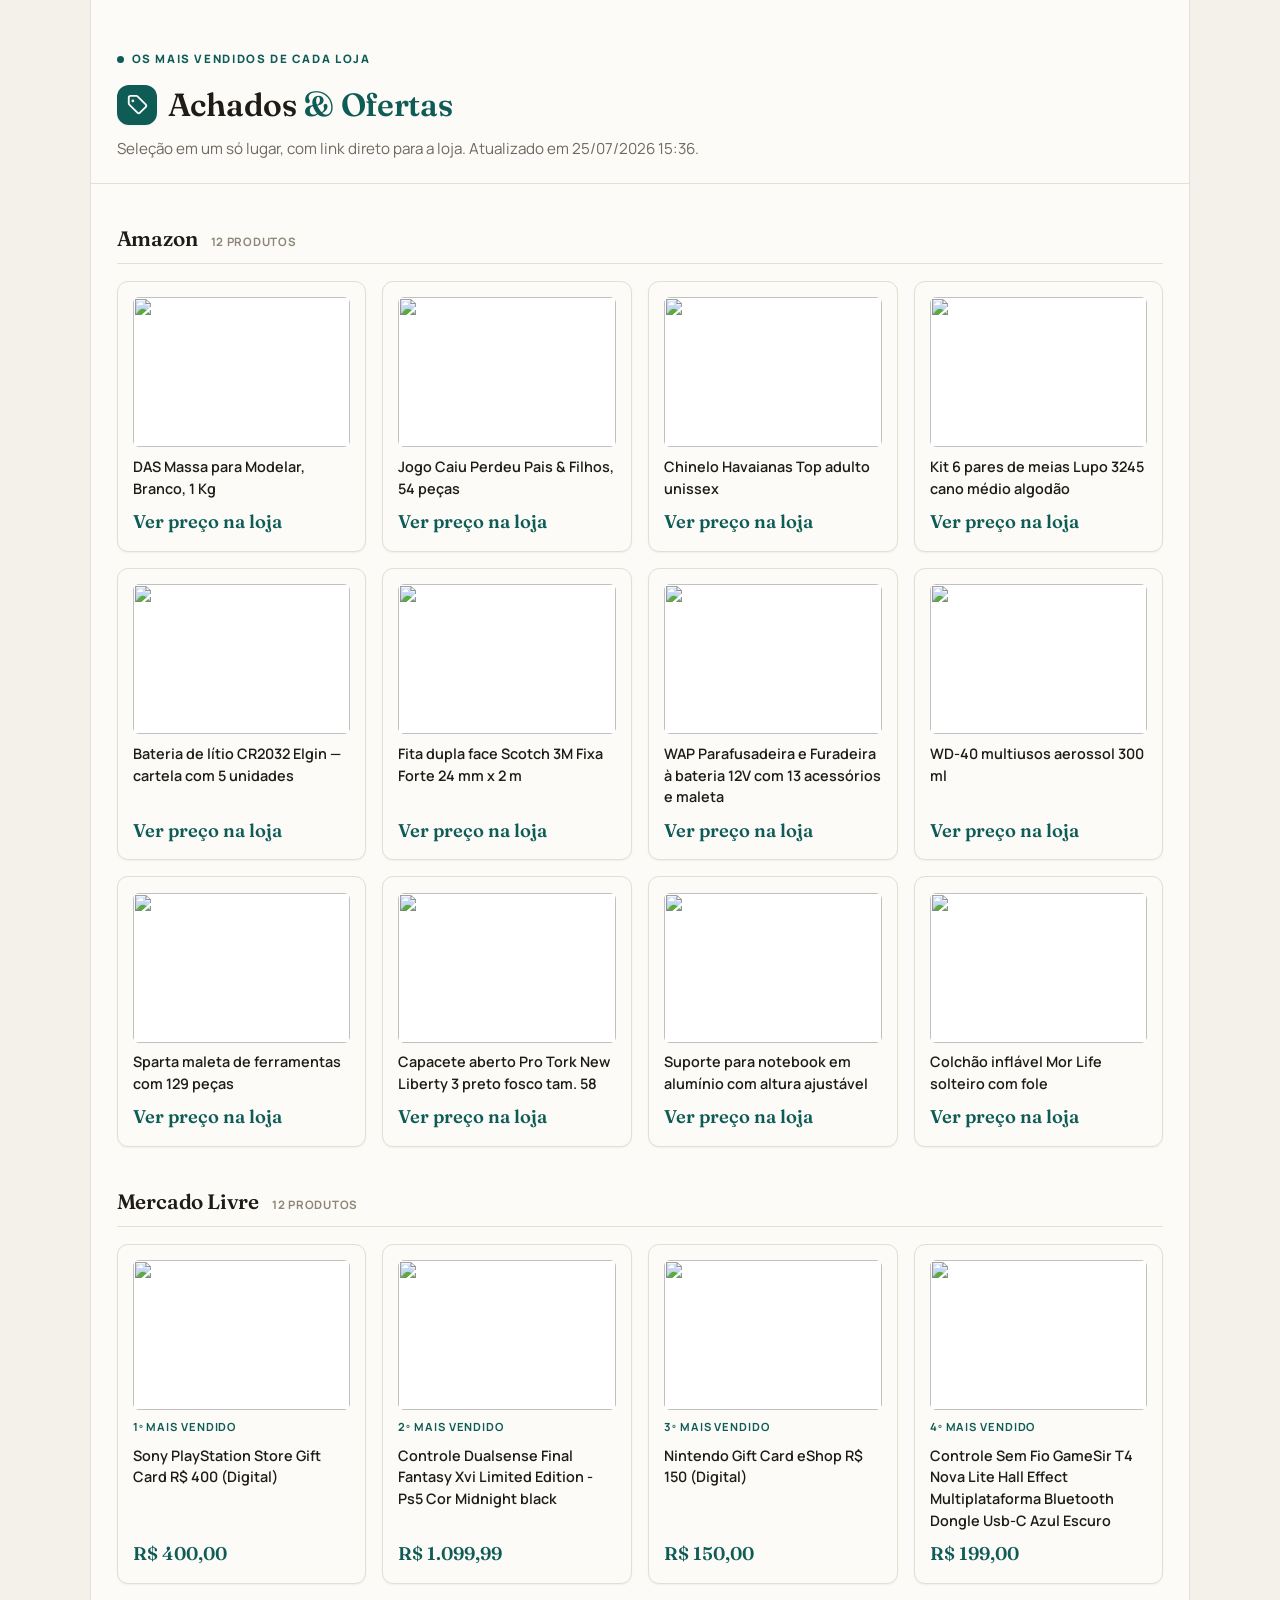
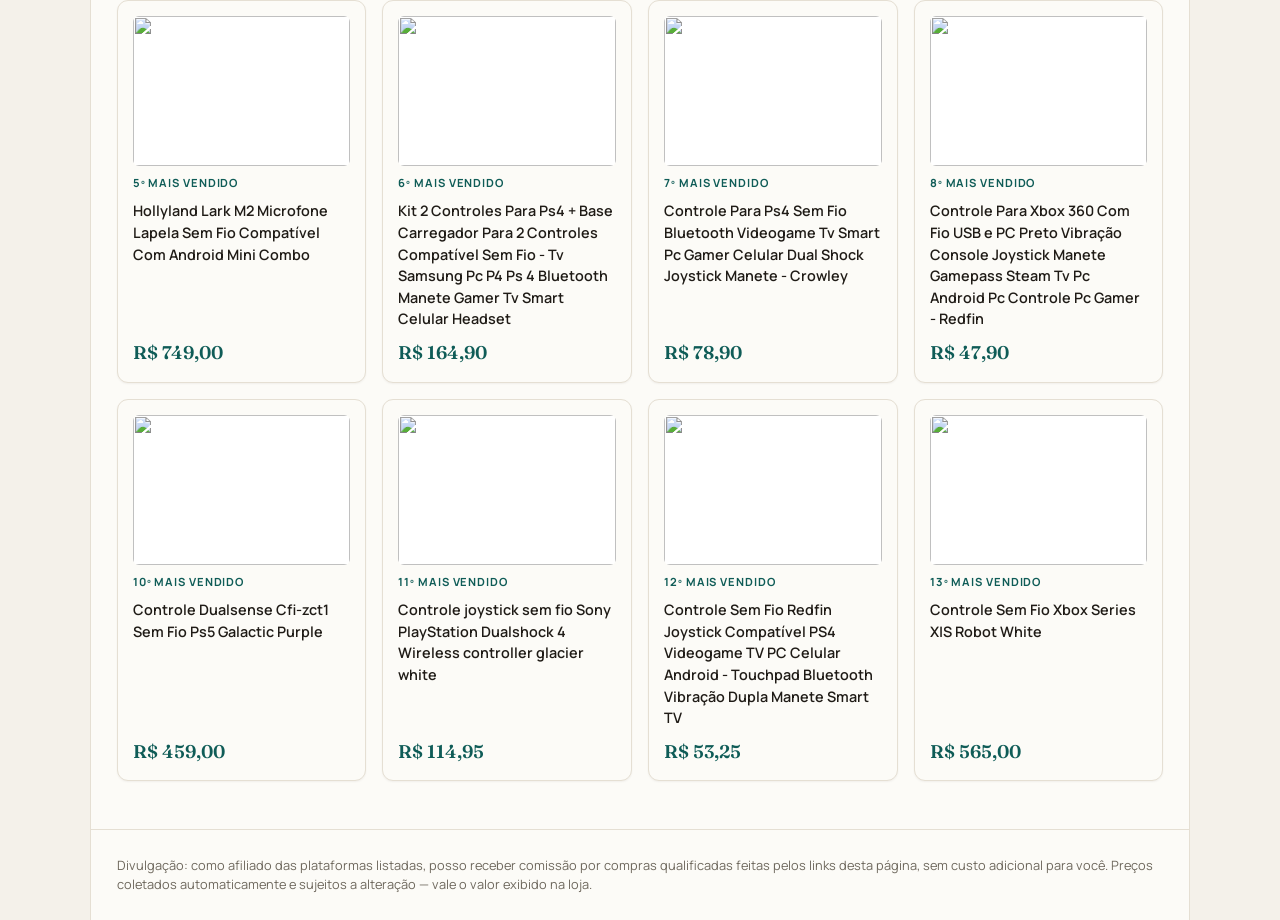
==== commit 1e1f85e4: "Header no padrao ConsumidorForte: simbolo (etiqueta em squircle teal) + kicker Co-Authored-By: Claud" ====
--- a/index.html
+++ b/index.html
@@ -29,10 +29,18 @@
            border-left:1px solid var(--line); border-right:1px solid var(--line);
            min-height:100dvh; display:flex; flex-direction:column; }
   header { padding:2.6rem 1.6rem 1.4rem; border-bottom:1px solid var(--line); }
+  .kicker { color:var(--accent); font-size:.72rem; font-weight:800;
+            letter-spacing:.14em; text-transform:uppercase;
+            display:flex; align-items:center; gap:.5rem; margin-bottom:.85rem; }
+  .kicker::before { content:""; width:7px; height:7px; border-radius:50%;
+                    background:var(--accent); }
+  .marca-linha { display:flex; align-items:center; gap:.7rem; }
+  .marca { width:40px; height:40px; border-radius:12px; background:var(--accent);
+           display:grid; place-items:center; box-shadow:var(--shadow); flex:none; }
   header h1 { font-family:"Fraunces",Georgia,"Times New Roman",serif;
               letter-spacing:-.01em; font-size:2rem; font-weight:600; }
   header h1 span { color:var(--accent); }
-  header p { color:var(--muted); margin-top:.45rem; font-size:.95rem; }
+  header p { color:var(--muted); margin-top:.55rem; font-size:.95rem; }
   main { padding:0 1.6rem 3rem; flex:1; }
   section { margin-top:2.4rem; }
   section h2 { font-family:"Fraunces",Georgia,"Times New Roman",serif;
@@ -70,8 +78,18 @@
 <body>
 <div class="folha">
 <header>
-  <h1>Achados <span>&amp; Ofertas</span></h1>
-  <p>Os produtos mais vendidos de cada plataforma, em um só lugar. Atualizado em 25/07/2026 15:36.</p>
+  <p class="kicker">Os mais vendidos de cada loja</p>
+  <div class="marca-linha">
+    <span class="marca" aria-hidden="true">
+      <svg width="22" height="22" viewBox="0 0 24 24" fill="none" stroke="#fcfbf7"
+           stroke-width="2" stroke-linecap="round" stroke-linejoin="round">
+        <path d="M11.172 2a2 2 0 0 1 1.414.586l8.828 8.828a2 2 0 0 1 0 2.828l-6.172 6.172a2 2 0 0 1-2.828 0l-8.828-8.828A2 2 0 0 1 3 10.172V4a2 2 0 0 1 2-2z"/>
+        <circle cx="7.5" cy="7.5" r=".5" fill="#fcfbf7"/>
+      </svg>
+    </span>
+    <h1>Achados <span>&amp; Ofertas</span></h1>
+  </div>
+  <p>Seleção em um só lugar, com link direto para a loja. Atualizado em 25/07/2026 15:36.</p>
 </header>
 <main>
 <section><h2>Amazon <small>12 produtos</small></h2><div class="grade"><a class="card" href="https://www.amazon.com.br/dp/B001GAP4YA?tag=achadoseof056-20" target="_blank" rel="nofollow sponsored noopener"><img src="https://images-na.ssl-images-amazon.com/images/I/61Hh2n69xrL._AC_UL450_SR450,320_.jpg" alt="" loading="lazy"><h3>DAS Massa para Modelar, Branco, 1 Kg</h3><p class="preco">Ver preço na loja</p></a><a class="card" href="https://www.amazon.com.br/dp/B07LHC55HY?tag=achadoseof056-20" target="_blank" rel="nofollow sponsored noopener"><img src="https://images-na.ssl-images-amazon.com/images/I/81QAJDzi7DL._AC_UL450_SR450,320_.jpg" alt="" loading="lazy"><h3>Jogo Caiu Perdeu Pais & Filhos, 54 peças</h3><p class="preco">Ver preço na loja</p></a><a class="card" href="https://www.amazon.com.br/dp/B000YKIXA0?tag=achadoseof056-20" target="_blank" rel="nofollow sponsored noopener"><img src="https://images-na.ssl-images-amazon.com/images/I/514+LgOiqQL._AC_UL450_SR450,320_.jpg" alt="" loading="lazy"><h3>Chinelo Havaianas Top adulto unissex</h3><p class="preco">Ver preço na loja</p></a><a class="card" href="https://www.amazon.com.br/dp/B07RN15ZSD?tag=achadoseof056-20" target="_blank" rel="nofollow sponsored noopener"><img src="https://images-na.ssl-images-amazon.com/images/I/71UAfghIdWL._AC_UL450_SR450,320_.jpg" alt="" loading="lazy"><h3>Kit 6 pares de meias Lupo 3245 cano médio algodão</h3><p class="preco">Ver preço na loja</p></a><a class="card" href="https://www.amazon.com.br/dp/B0755PWFSN?tag=achadoseof056-20" target="_blank" rel="nofollow sponsored noopener"><img src="https://images-na.ssl-images-amazon.com/images/I/61V3OakYmRL._AC_UL450_SR450,320_.jpg" alt="" loading="lazy"><h3>Bateria de lítio CR2032 Elgin — cartela com 5 unidades</h3><p class="preco">Ver preço na loja</p></a><a class="card" href="https://www.amazon.com.br/dp/B0779BRVVS?tag=achadoseof056-20" target="_blank" rel="nofollow sponsored noopener"><img src="https://images-na.ssl-images-amazon.com/images/I/71mEwfbHotL._AC_UL450_SR450,320_.jpg" alt="" loading="lazy"><h3>Fita dupla face Scotch 3M Fixa Forte 24 mm x 2 m</h3><p class="preco">Ver preço na loja</p></a><a class="card" href="https://www.amazon.com.br/dp/B09V1SM8QB?tag=achadoseof056-20" target="_blank" rel="nofollow sponsored noopener"><img src="https://images-na.ssl-images-amazon.com/images/I/81hJD-odFeL._AC_UL450_SR450,320_.jpg" alt="" loading="lazy"><h3>WAP Parafusadeira e Furadeira à bateria 12V com 13 acessórios e maleta</h3><p class="preco">Ver preço na loja</p></a><a class="card" href="https://www.amazon.com.br/dp/B07CV2JXNH?tag=achadoseof056-20" target="_blank" rel="nofollow sponsored noopener"><img src="https://images-na.ssl-images-amazon.com/images/I/514x2w0chDL._AC_UL450_SR450,320_.jpg" alt="" loading="lazy"><h3>WD-40 multiusos aerossol 300 ml</h3><p class="preco">Ver preço na loja</p></a><a class="card" href="https://www.amazon.com.br/dp/B076N2S8FV?tag=achadoseof056-20" target="_blank" rel="nofollow sponsored noopener"><img src="https://images-na.ssl-images-amazon.com/images/I/61ZmjmMLsRL._AC_UL450_SR450,320_.jpg" alt="" loading="lazy"><h3>Sparta maleta de ferramentas com 129 peças</h3><p class="preco">Ver preço na loja</p></a><a class="card" href="https://www.amazon.com.br/dp/B079QL33QH?tag=achadoseof056-20" target="_blank" rel="nofollow sponsored noopener"><img src="https://images-na.ssl-images-amazon.com/images/I/81CdF0jOXpL._AC_UL450_SR450,320_.jpg" alt="" loading="lazy"><h3>Capacete aberto Pro Tork New Liberty 3 preto fosco tam. 58</h3><p class="preco">Ver preço na loja</p></a><a class="card" href="https://www.amazon.com.br/dp/B086CB6BXW?tag=achadoseof056-20" target="_blank" rel="nofollow sponsored noopener"><img src="https://images-na.ssl-images-amazon.com/images/I/61Ggc5CthJL._AC_UL450_SR450,320_.jpg" alt="" loading="lazy"><h3>Suporte para notebook em alumínio com altura ajustável</h3><p class="preco">Ver preço na loja</p></a><a class="card" href="https://www.amazon.com.br/dp/B075XMH39C?tag=achadoseof056-20" target="_blank" rel="nofollow sponsored noopener"><img src="https://images-na.ssl-images-amazon.com/images/I/6186LMX8o2L._AC_UL450_SR450,320_.jpg" alt="" loading="lazy"><h3>Colchão inflável Mor Life solteiro com fole</h3><p class="preco">Ver preço na loja</p></a></div></section><section><h2>Mercado Livre <small>12 produtos</small></h2><div class="grade"><a class="card" href="https://www.mercadolivre.com.br/sony-playstation-store-gift-card-r-400-digital/p/MLB50196685" target="_blank" rel="nofollow sponsored noopener"><img src="https://http2.mlstatic.com/D_Q_NP_911391-MLA97783828318_112025-P.webp" alt="" loading="lazy"><span class="rank">1º MAIS VENDIDO</span><h3>Sony PlayStation Store Gift Card R$ 400 (Digital)</h3><p class="preco">R$ 400,00</p></a><a class="card" href="https://www.mercadolivre.com.br/controle-dualsense-final-fantasy-xvi-limited-edition-ps5-cor-midnight-black/p/MLB27987142" target="_blank" rel="nofollow sponsored noopener"><img src="https://http2.mlstatic.com/D_Q_NP_677055-MLA99479775412_112025-P.webp" alt="" loading="lazy"><span class="rank">2º MAIS VENDIDO</span><h3>Controle Dualsense Final Fantasy Xvi Limited Edition - Ps5 Cor Midnight black</h3><p class="preco">R$ 1.099,99</p></a><a class="card" href="https://www.mercadolivre.com.br/nintendo-gift-card-eshop-r-150-digital/p/MLB37497421" target="_blank" rel="nofollow sponsored noopener"><img src="https://http2.mlstatic.com/D_Q_NP_879996-MLA94896028306_102025-P.webp" alt="" loading="lazy"><span class="rank">3º MAIS VENDIDO</span><h3>Nintendo Gift Card eShop R$ 150 (Digital)</h3><p class="preco">R$ 150,00</p></a><a class="card" href="https://www.mercadolivre.com.br/controle-sem-fio-gamesir-t4-nova-lite-hall-effect-multiplataforma-bluetooth-dongle-usb-c-azul-escuro/p/MLB46452246" target="_blank" rel="nofollow sponsored noopener"><img src="https://http2.mlstatic.com/D_Q_NP_801877-MLA113249014164_072026-P.webp" alt="" loading="lazy"><span class="rank">4º MAIS VENDIDO</span><h3>Controle Sem Fio GameSir T4 Nova Lite Hall Effect Multiplataforma Bluetooth Dongle Usb-C Azul Escuro</h3><p class="preco">R$ 199,00</p></a><a class="card" href="https://www.mercadolivre.com.br/hollyland-lark-m2-microfone-lapela-sem-fio-compativel-com-android-mini-combo/p/MLB58039249" target="_blank" rel="nofollow sponsored noopener"><img src="https://http2.mlstatic.com/D_Q_NP_822349-MLA111821405868_062026-P.webp" alt="" loading="lazy"><span class="rank">5º MAIS VENDIDO</span><h3>Hollyland Lark M2 Microfone Lapela Sem Fio Compatível Com Android Mini Combo</h3><p class="preco">R$ 749,00</p></a><a class="card" href="https://www.mercadolivre.com.br/kit-2-controles-para-ps4-base-carregador-para-2-controles-compativel-sem-fio-tv-samsung-pc-p4-ps-4-bluetooth-manete-gamer-tv-smart-celular-headset-p2-cor-preto-marca-redfin/p/MLB56421602" target="_blank" rel="nofollow sponsored noopener"><img src="https://http2.mlstatic.com/D_Q_NP_781143-MLA114671540879_072026-P.webp" alt="" loading="lazy"><span class="rank">6º MAIS VENDIDO</span><h3>Kit 2 Controles Para Ps4 + Base Carregador Para 2 Controles Compatível Sem Fio - Tv Samsung Pc P4 Ps 4 Bluetooth Manete Gamer Tv Smart Celular Headset</h3><p class="preco">R$ 164,90</p></a><a class="card" href="https://www.mercadolivre.com.br/controle-para-ps4-sem-fio-bluetooth-videogame-tv-smart-pc-gamer-celular-dual-shock-joystick-manete-crowley/p/MLB69284012" target="_blank" rel="nofollow sponsored noopener"><img src="https://http2.mlstatic.com/D_Q_NP_817036-MLA111406558607_052026-P.webp" alt="" loading="lazy"><span class="rank">7º MAIS VENDIDO</span><h3>Controle Para Ps4 Sem Fio Bluetooth Videogame Tv Smart Pc Gamer Celular Dual Shock Joystick Manete - Crowley</h3><p class="preco">R$ 78,90</p></a><a class="card" href="https://www.mercadolivre.com.br/controle-para-xbox-360-com-fio-usb-e-pc-preto-vibracao-console-joystick-manete-gamepass-steam-tv-pc-android-pc-controle-pc-gamer-redfin/p/MLB22778772" target="_blank" rel="nofollow sponsored noopener"><img src="https://http2.mlstatic.com/D_Q_NP_933077-MLA89881475274_082025-P.webp" alt="" loading="lazy"><span class="rank">8º MAIS VENDIDO</span><h3>Controle Para Xbox 360 Com Fio USB e PC Preto Vibração Console Joystick Manete Gamepass Steam Tv Pc Android Pc Controle Pc Gamer - Redfin</h3><p class="preco">R$ 47,90</p></a><a class="card" href="https://www.mercadolivre.com.br/controle-dualsense-cfi-zct1-sem-fio-ps5-galactic-purple/p/MLB18917848" target="_blank" rel="nofollow sponsored noopener"><img src="https://http2.mlstatic.com/D_Q_NP_988275-MLA99995954413_112025-P.webp" alt="" loading="lazy"><span class="rank">10º MAIS VENDIDO</span><h3>Controle Dualsense Cfi-zct1 Sem Fio Ps5 Galactic Purple</h3><p class="preco">R$ 459,00</p></a><a class="card" href="https://www.mercadolivre.com.br/controle-joystick-sem-fio-sony-playstation-dualshock-4-wireless-controller-glacier-white/p/MLB10312335" target="_blank" rel="nofollow sponsored noopener"><img src="https://http2.mlstatic.com/D_Q_NP_742640-MLA99936982167_112025-P.webp" alt="" loading="lazy"><span class="rank">11º MAIS VENDIDO</span><h3>Controle joystick sem fio Sony PlayStation Dualshock 4 Wireless controller glacier white</h3><p class="preco">R$ 114,95</p></a><a class="card" href="https://www.mercadolivre.com.br/controle-sem-fio-redfin-joystick-compativel-ps4-videogame-tv-pc-celular-android-touchpad-bluetooth-vibracao-dupla-manete-smart-tv/p/MLB26899378" target="_blank" rel="nofollow sponsored noopener"><img src="https://http2.mlstatic.com/D_Q_NP_794930-MLA95684814530_102025-P.webp" alt="" loading="lazy"><span class="rank">12º MAIS VENDIDO</span><h3>Controle Sem Fio Redfin Joystick Compatível PS4 Videogame TV PC Celular Android - Touchpad Bluetooth Vibração Dupla Manete Smart TV</h3><p class="preco">R$ 53,25</p></a><a class="card" href="https://www.mercadolivre.com.br/controle-sem-fio-xbox-series-xs-robot-white/p/MLB16268161" target="_blank" rel="nofollow sponsored noopener"><img src="https://http2.mlstatic.com/D_Q_NP_866557-MLU78085203450_082024-P.webp" alt="" loading="lazy"><span class="rank">13º MAIS VENDIDO</span><h3>Controle Sem Fio Xbox Series X|S Robot White</h3><p class="preco">R$ 565,00</p></a></div></section>
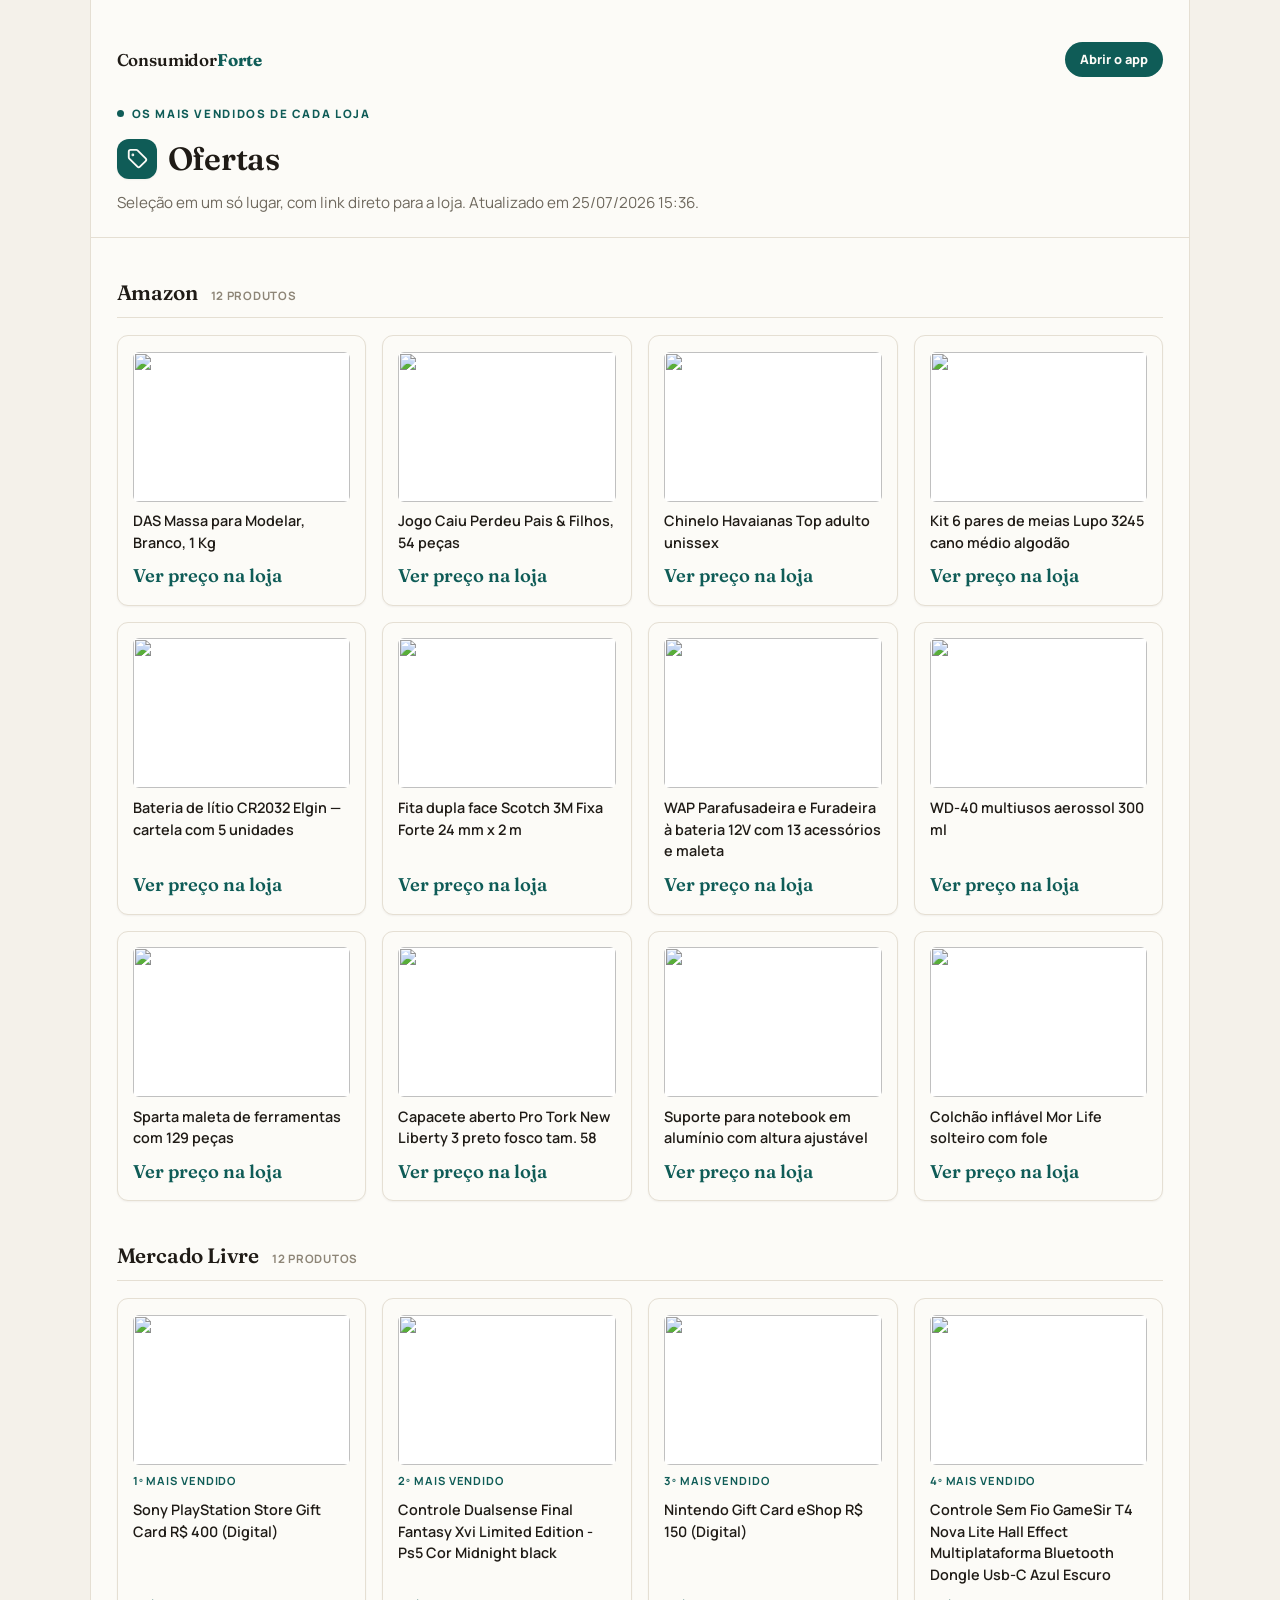
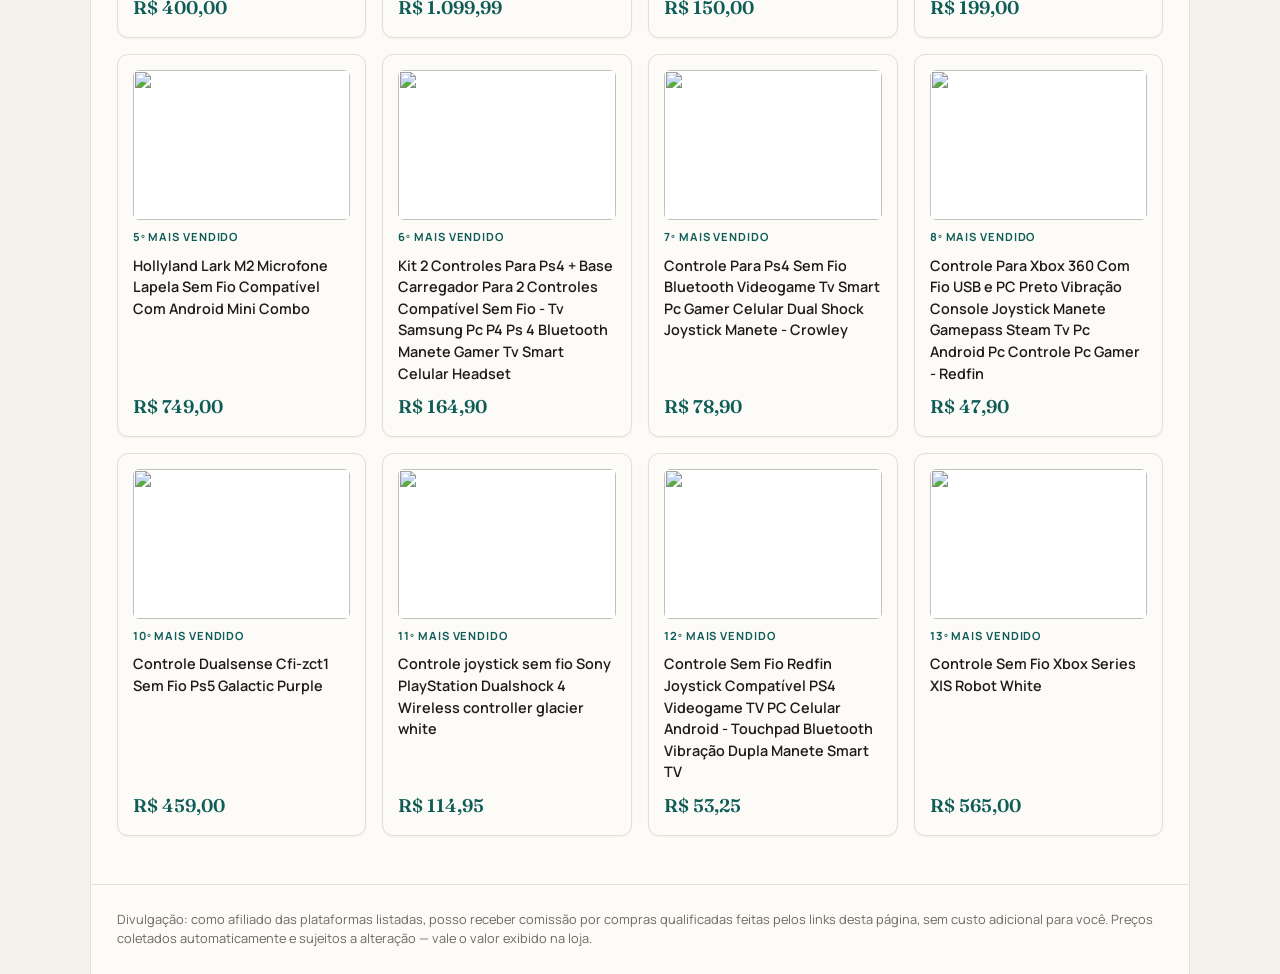
==== commit e6add7c9: "Titulo Ofertas + barra de retorno ao ConsumidorForte" ====
--- a/index.html
+++ b/index.html
@@ -4,7 +4,8 @@
 <meta charset="utf-8">
 <meta name="viewport" content="width=device-width, initial-scale=1">
 <meta name="theme-color" content="#f4f1ea">
-<title>Achados &amp; Ofertas — os mais vendidos de cada loja</title>
+<title>Ofertas — ConsumidorForte</title>
+<link rel="icon" href="/icons/icon-192.png"><!-- escudo do ConsumidorForte (mesmo domínio em produção) -->
 <link rel="preconnect" href="https://fonts.googleapis.com">
 <link rel="preconnect" href="https://fonts.gstatic.com" crossorigin>
 <link href="https://fonts.googleapis.com/css2?family=Fraunces:opsz,wght@9..144,400;9..144,500;9..144,600;9..144,700&family=Manrope:wght@400;500;600;700;800&display=swap" rel="stylesheet">
@@ -29,6 +30,14 @@
            border-left:1px solid var(--line); border-right:1px solid var(--line);
            min-height:100dvh; display:flex; flex-direction:column; }
   header { padding:2.6rem 1.6rem 1.4rem; border-bottom:1px solid var(--line); }
+  /* Barra de retorno ao ConsumidorForte (a página vive em consumidorforte.com/ofertas) */
+  .volta { display:flex; align-items:center; justify-content:space-between; gap:1rem; margin-bottom:1.7rem; }
+  .volta-marca { font-family:"Fraunces",Georgia,serif; font-weight:600; font-size:1.06rem;
+    color:var(--ink); text-decoration:none; letter-spacing:-.01em; }
+  .volta-marca strong { color:var(--accent); font-weight:700; }
+  .volta-app { font-size:.8rem; font-weight:800; color:#fcfbf7; background:var(--accent);
+    padding:.52rem .95rem; border-radius:999px; text-decoration:none; white-space:nowrap; }
+  .volta-app:hover { background:#0c4a46; }
   .kicker { color:var(--accent); font-size:.72rem; font-weight:800;
             letter-spacing:.14em; text-transform:uppercase;
             display:flex; align-items:center; gap:.5rem; margin-bottom:.85rem; }
@@ -78,6 +87,10 @@
 <body>
 <div class="folha">
 <header>
+  <nav class="volta" aria-label="Voltar ao ConsumidorForte">
+    <a class="volta-marca" href="/">Consumidor<strong>Forte</strong></a>
+    <a class="volta-app" href="/app/">Abrir o app</a>
+  </nav>
   <p class="kicker">Os mais vendidos de cada loja</p>
   <div class="marca-linha">
     <span class="marca" aria-hidden="true">
@@ -87,7 +100,7 @@
         <circle cx="7.5" cy="7.5" r=".5" fill="#fcfbf7"/>
       </svg>
     </span>
-    <h1>Achados <span>&amp; Ofertas</span></h1>
+    <h1>Ofertas</h1>
   </div>
   <p>Seleção em um só lugar, com link direto para a loja. Atualizado em 25/07/2026 15:36.</p>
 </header>
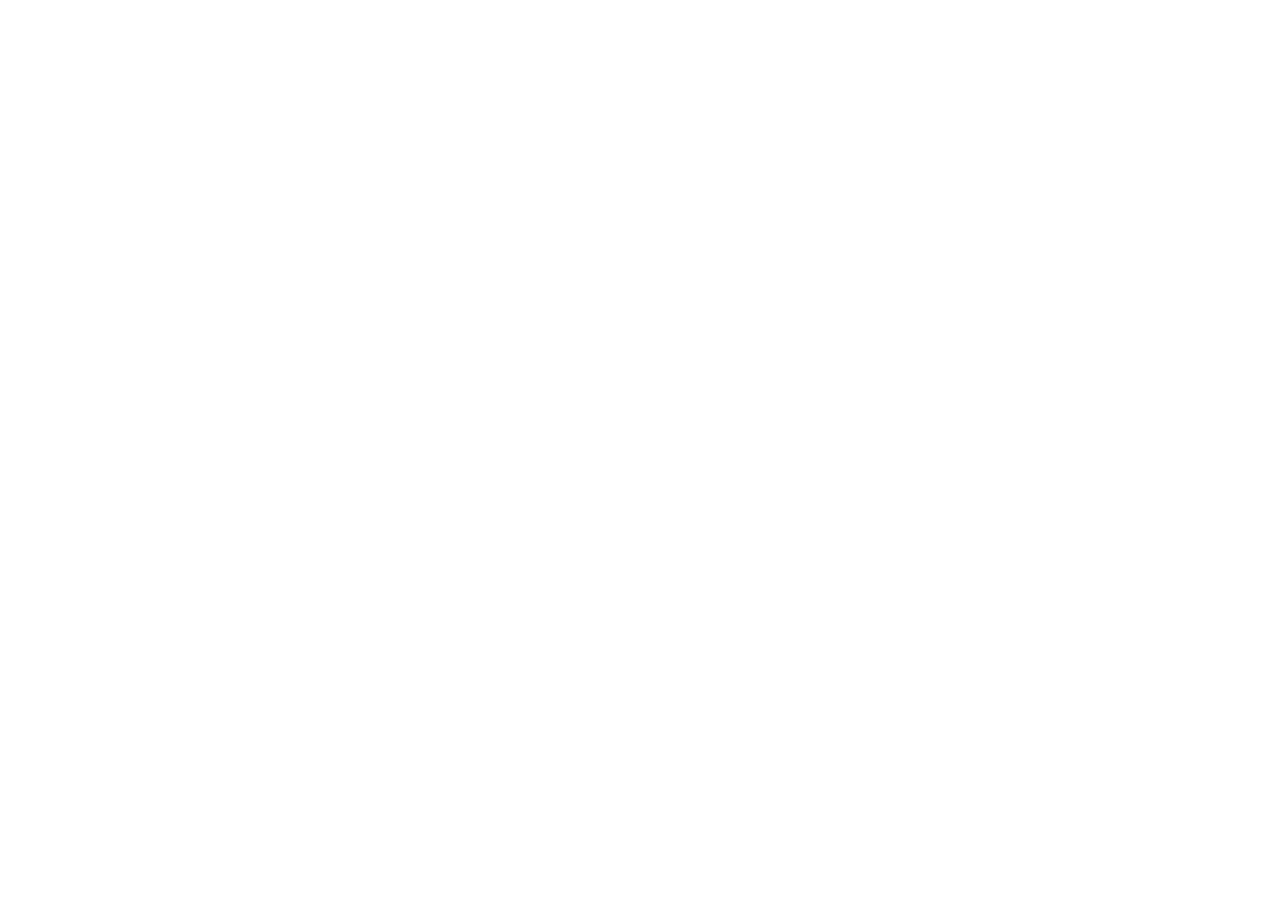
==== commit eb3d79a8: "Desativa espelho: redirect permanente para consumidorforte.com/ofertas Repo congelado — o pipeline n" ====
--- a/index.html
+++ b/index.html
@@ -3,115 +3,13 @@
 <head>
 <meta charset="utf-8">
 <meta name="viewport" content="width=device-width, initial-scale=1">
-<meta name="theme-color" content="#f4f1ea">
+<meta http-equiv="refresh" content="0; url=https://consumidorforte.com/ofertas/">
+<link rel="canonical" href="https://consumidorforte.com/ofertas/">
 <title>Ofertas — ConsumidorForte</title>
-<link rel="icon" href="/icons/icon-192.png"><!-- escudo do ConsumidorForte (mesmo domínio em produção) -->
-<link rel="preconnect" href="https://fonts.googleapis.com">
-<link rel="preconnect" href="https://fonts.gstatic.com" crossorigin>
-<link href="https://fonts.googleapis.com/css2?family=Fraunces:opsz,wght@9..144,400;9..144,500;9..144,600;9..144,700&family=Manrope:wght@400;500;600;700;800&display=swap" rel="stylesheet">
-<style>
-  /* Tema "Editorial claro" — mesmo do ConsumidorForte (03_Consumidor-Forte):
-     fundo osso, tinta quase-preta, acento único teal, Fraunces (display) + Manrope (corpo).
-     Ao mudar o tema lá, espelhar os tokens aqui. */
-  :root{
-    --bg:#f4f1ea; --card:#fcfbf7; --ink:#1f1b16; --muted:#6e685d; --soft:#8d8577;
-    --line:#e5dfd3; --accent:#0f5c57; --accent-600:#0c4a46; --accent-50:#dfecea;
-    --orange:#b4532a;
-    --shadow:0 1px 2px rgba(31,27,22,.05); --shadow-md:0 4px 16px rgba(31,27,22,.07);
-    --radius:16px; --radius-sm:11px; --ease-out:cubic-bezier(.22,1,.36,1);
-  }
-  * { box-sizing:border-box; margin:0; }
-  body { font-family:"Manrope",system-ui,-apple-system,"Segoe UI",Roboto,sans-serif;
-         background:var(--bg); color:var(--ink); font-size:14px; line-height:1.5;
-         -webkit-font-smoothing:antialiased; text-rendering:optimizeLegibility; }
-  ::selection { background:var(--accent-50); }
-  /* Folha editorial: papel claro com hairlines laterais sobre o fundo osso */
-  .folha { max-width:1100px; margin:0 auto; background:var(--card);
-           border-left:1px solid var(--line); border-right:1px solid var(--line);
-           min-height:100dvh; display:flex; flex-direction:column; }
-  header { padding:2.6rem 1.6rem 1.4rem; border-bottom:1px solid var(--line); }
-  /* Barra de retorno ao ConsumidorForte (a página vive em consumidorforte.com/ofertas) */
-  .volta { display:flex; align-items:center; justify-content:space-between; gap:1rem; margin-bottom:1.7rem; }
-  .volta-marca { font-family:"Fraunces",Georgia,serif; font-weight:600; font-size:1.06rem;
-    color:var(--ink); text-decoration:none; letter-spacing:-.01em; }
-  .volta-marca strong { color:var(--accent); font-weight:700; }
-  .volta-app { font-size:.8rem; font-weight:800; color:#fcfbf7; background:var(--accent);
-    padding:.52rem .95rem; border-radius:999px; text-decoration:none; white-space:nowrap; }
-  .volta-app:hover { background:#0c4a46; }
-  .kicker { color:var(--accent); font-size:.72rem; font-weight:800;
-            letter-spacing:.14em; text-transform:uppercase;
-            display:flex; align-items:center; gap:.5rem; margin-bottom:.85rem; }
-  .kicker::before { content:""; width:7px; height:7px; border-radius:50%;
-                    background:var(--accent); }
-  .marca-linha { display:flex; align-items:center; gap:.7rem; }
-  .marca { width:40px; height:40px; border-radius:12px; background:var(--accent);
-           display:grid; place-items:center; box-shadow:var(--shadow); flex:none; }
-  header h1 { font-family:"Fraunces",Georgia,"Times New Roman",serif;
-              letter-spacing:-.01em; font-size:2rem; font-weight:600; }
-  header h1 span { color:var(--accent); }
-  header p { color:var(--muted); margin-top:.55rem; font-size:.95rem; }
-  main { padding:0 1.6rem 3rem; flex:1; }
-  section { margin-top:2.4rem; }
-  section h2 { font-family:"Fraunces",Georgia,"Times New Roman",serif;
-               letter-spacing:-.01em; font-size:1.3rem; font-weight:600;
-               border-bottom:1px solid var(--line); padding-bottom:.55rem; }
-  section h2 small { color:var(--soft); font-family:"Manrope",sans-serif;
-                     font-size:.72rem; font-weight:700; letter-spacing:.06em;
-                     text-transform:uppercase; margin-left:.6rem; }
-  .grade { display:grid; grid-template-columns:repeat(auto-fill,minmax(210px,1fr));
-           gap:1rem; margin-top:1.1rem; }
-  .card { background:var(--card); border:1px solid var(--line);
-          border-radius:var(--radius-sm); padding:.95rem; text-decoration:none;
-          color:inherit; display:flex; flex-direction:column; gap:.55rem;
-          box-shadow:var(--shadow);
-          transition:transform .18s var(--ease-out), box-shadow .18s var(--ease-out); }
-  .card:hover { transform:translateY(-2px); box-shadow:var(--shadow-md); }
-  .card img { width:100%; height:150px; object-fit:contain; background:#fff;
-              border-radius:6px; }
-  .sem-img { height:150px; background:var(--bg); border:1px dashed var(--line);
-             border-radius:6px; }
-  .card h3 { font-size:.9rem; font-weight:600; flex:1; }
-  .rank { color:var(--accent); font-size:.7rem; font-weight:700;
-          letter-spacing:.08em; text-transform:uppercase; }
-  .preco { font-family:"Fraunces",Georgia,serif; font-variant-numeric:tabular-nums;
-           font-size:1.15rem; font-weight:600; color:var(--accent); }
-  .badge-aviso { font-size:.65rem; font-weight:700; color:var(--orange);
-                 border:1px solid currentColor; border-radius:999px;
-                 padding:.05rem .45rem; vertical-align:middle;
-                 letter-spacing:.04em; text-transform:uppercase; }
-  .vazio { color:var(--soft); font-style:italic; padding:1rem 0; }
-  footer { padding:1.6rem; color:var(--muted); font-size:.8rem;
-           border-top:1px solid var(--line); }
-</style>
+<script>location.replace("https://consumidorforte.com/ofertas/");</script>
 </head>
 <body>
-<div class="folha">
-<header>
-  <nav class="volta" aria-label="Voltar ao ConsumidorForte">
-    <a class="volta-marca" href="/">Consumidor<strong>Forte</strong></a>
-    <a class="volta-app" href="/app/">Abrir o app</a>
-  </nav>
-  <p class="kicker">Os mais vendidos de cada loja</p>
-  <div class="marca-linha">
-    <span class="marca" aria-hidden="true">
-      <svg width="22" height="22" viewBox="0 0 24 24" fill="none" stroke="#fcfbf7"
-           stroke-width="2" stroke-linecap="round" stroke-linejoin="round">
-        <path d="M11.172 2a2 2 0 0 1 1.414.586l8.828 8.828a2 2 0 0 1 0 2.828l-6.172 6.172a2 2 0 0 1-2.828 0l-8.828-8.828A2 2 0 0 1 3 10.172V4a2 2 0 0 1 2-2z"/>
-        <circle cx="7.5" cy="7.5" r=".5" fill="#fcfbf7"/>
-      </svg>
-    </span>
-    <h1>Ofertas</h1>
-  </div>
-  <p>Seleção em um só lugar, com link direto para a loja. Atualizado em 25/07/2026 15:36.</p>
-</header>
-<main>
-<section><h2>Amazon <small>12 produtos</small></h2><div class="grade"><a class="card" href="https://www.amazon.com.br/dp/B001GAP4YA?tag=achadoseof056-20" target="_blank" rel="nofollow sponsored noopener"><img src="https://images-na.ssl-images-amazon.com/images/I/61Hh2n69xrL._AC_UL450_SR450,320_.jpg" alt="" loading="lazy"><h3>DAS Massa para Modelar, Branco, 1 Kg</h3><p class="preco">Ver preço na loja</p></a><a class="card" href="https://www.amazon.com.br/dp/B07LHC55HY?tag=achadoseof056-20" target="_blank" rel="nofollow sponsored noopener"><img src="https://images-na.ssl-images-amazon.com/images/I/81QAJDzi7DL._AC_UL450_SR450,320_.jpg" alt="" loading="lazy"><h3>Jogo Caiu Perdeu Pais & Filhos, 54 peças</h3><p class="preco">Ver preço na loja</p></a><a class="card" href="https://www.amazon.com.br/dp/B000YKIXA0?tag=achadoseof056-20" target="_blank" rel="nofollow sponsored noopener"><img src="https://images-na.ssl-images-amazon.com/images/I/514+LgOiqQL._AC_UL450_SR450,320_.jpg" alt="" loading="lazy"><h3>Chinelo Havaianas Top adulto unissex</h3><p class="preco">Ver preço na loja</p></a><a class="card" href="https://www.amazon.com.br/dp/B07RN15ZSD?tag=achadoseof056-20" target="_blank" rel="nofollow sponsored noopener"><img src="https://images-na.ssl-images-amazon.com/images/I/71UAfghIdWL._AC_UL450_SR450,320_.jpg" alt="" loading="lazy"><h3>Kit 6 pares de meias Lupo 3245 cano médio algodão</h3><p class="preco">Ver preço na loja</p></a><a class="card" href="https://www.amazon.com.br/dp/B0755PWFSN?tag=achadoseof056-20" target="_blank" rel="nofollow sponsored noopener"><img src="https://images-na.ssl-images-amazon.com/images/I/61V3OakYmRL._AC_UL450_SR450,320_.jpg" alt="" loading="lazy"><h3>Bateria de lítio CR2032 Elgin — cartela com 5 unidades</h3><p class="preco">Ver preço na loja</p></a><a class="card" href="https://www.amazon.com.br/dp/B0779BRVVS?tag=achadoseof056-20" target="_blank" rel="nofollow sponsored noopener"><img src="https://images-na.ssl-images-amazon.com/images/I/71mEwfbHotL._AC_UL450_SR450,320_.jpg" alt="" loading="lazy"><h3>Fita dupla face Scotch 3M Fixa Forte 24 mm x 2 m</h3><p class="preco">Ver preço na loja</p></a><a class="card" href="https://www.amazon.com.br/dp/B09V1SM8QB?tag=achadoseof056-20" target="_blank" rel="nofollow sponsored noopener"><img src="https://images-na.ssl-images-amazon.com/images/I/81hJD-odFeL._AC_UL450_SR450,320_.jpg" alt="" loading="lazy"><h3>WAP Parafusadeira e Furadeira à bateria 12V com 13 acessórios e maleta</h3><p class="preco">Ver preço na loja</p></a><a class="card" href="https://www.amazon.com.br/dp/B07CV2JXNH?tag=achadoseof056-20" target="_blank" rel="nofollow sponsored noopener"><img src="https://images-na.ssl-images-amazon.com/images/I/514x2w0chDL._AC_UL450_SR450,320_.jpg" alt="" loading="lazy"><h3>WD-40 multiusos aerossol 300 ml</h3><p class="preco">Ver preço na loja</p></a><a class="card" href="https://www.amazon.com.br/dp/B076N2S8FV?tag=achadoseof056-20" target="_blank" rel="nofollow sponsored noopener"><img src="https://images-na.ssl-images-amazon.com/images/I/61ZmjmMLsRL._AC_UL450_SR450,320_.jpg" alt="" loading="lazy"><h3>Sparta maleta de ferramentas com 129 peças</h3><p class="preco">Ver preço na loja</p></a><a class="card" href="https://www.amazon.com.br/dp/B079QL33QH?tag=achadoseof056-20" target="_blank" rel="nofollow sponsored noopener"><img src="https://images-na.ssl-images-amazon.com/images/I/81CdF0jOXpL._AC_UL450_SR450,320_.jpg" alt="" loading="lazy"><h3>Capacete aberto Pro Tork New Liberty 3 preto fosco tam. 58</h3><p class="preco">Ver preço na loja</p></a><a class="card" href="https://www.amazon.com.br/dp/B086CB6BXW?tag=achadoseof056-20" target="_blank" rel="nofollow sponsored noopener"><img src="https://images-na.ssl-images-amazon.com/images/I/61Ggc5CthJL._AC_UL450_SR450,320_.jpg" alt="" loading="lazy"><h3>Suporte para notebook em alumínio com altura ajustável</h3><p class="preco">Ver preço na loja</p></a><a class="card" href="https://www.amazon.com.br/dp/B075XMH39C?tag=achadoseof056-20" target="_blank" rel="nofollow sponsored noopener"><img src="https://images-na.ssl-images-amazon.com/images/I/6186LMX8o2L._AC_UL450_SR450,320_.jpg" alt="" loading="lazy"><h3>Colchão inflável Mor Life solteiro com fole</h3><p class="preco">Ver preço na loja</p></a></div></section><section><h2>Mercado Livre <small>12 produtos</small></h2><div class="grade"><a class="card" href="https://www.mercadolivre.com.br/sony-playstation-store-gift-card-r-400-digital/p/MLB50196685" target="_blank" rel="nofollow sponsored noopener"><img src="https://http2.mlstatic.com/D_Q_NP_911391-MLA97783828318_112025-P.webp" alt="" loading="lazy"><span class="rank">1º MAIS VENDIDO</span><h3>Sony PlayStation Store Gift Card R$ 400 (Digital)</h3><p class="preco">R$ 400,00</p></a><a class="card" href="https://www.mercadolivre.com.br/controle-dualsense-final-fantasy-xvi-limited-edition-ps5-cor-midnight-black/p/MLB27987142" target="_blank" rel="nofollow sponsored noopener"><img src="https://http2.mlstatic.com/D_Q_NP_677055-MLA99479775412_112025-P.webp" alt="" loading="lazy"><span class="rank">2º MAIS VENDIDO</span><h3>Controle Dualsense Final Fantasy Xvi Limited Edition - Ps5 Cor Midnight black</h3><p class="preco">R$ 1.099,99</p></a><a class="card" href="https://www.mercadolivre.com.br/nintendo-gift-card-eshop-r-150-digital/p/MLB37497421" target="_blank" rel="nofollow sponsored noopener"><img src="https://http2.mlstatic.com/D_Q_NP_879996-MLA94896028306_102025-P.webp" alt="" loading="lazy"><span class="rank">3º MAIS VENDIDO</span><h3>Nintendo Gift Card eShop R$ 150 (Digital)</h3><p class="preco">R$ 150,00</p></a><a class="card" href="https://www.mercadolivre.com.br/controle-sem-fio-gamesir-t4-nova-lite-hall-effect-multiplataforma-bluetooth-dongle-usb-c-azul-escuro/p/MLB46452246" target="_blank" rel="nofollow sponsored noopener"><img src="https://http2.mlstatic.com/D_Q_NP_801877-MLA113249014164_072026-P.webp" alt="" loading="lazy"><span class="rank">4º MAIS VENDIDO</span><h3>Controle Sem Fio GameSir T4 Nova Lite Hall Effect Multiplataforma Bluetooth Dongle Usb-C Azul Escuro</h3><p class="preco">R$ 199,00</p></a><a class="card" href="https://www.mercadolivre.com.br/hollyland-lark-m2-microfone-lapela-sem-fio-compativel-com-android-mini-combo/p/MLB58039249" target="_blank" rel="nofollow sponsored noopener"><img src="https://http2.mlstatic.com/D_Q_NP_822349-MLA111821405868_062026-P.webp" alt="" loading="lazy"><span class="rank">5º MAIS VENDIDO</span><h3>Hollyland Lark M2 Microfone Lapela Sem Fio Compatível Com Android Mini Combo</h3><p class="preco">R$ 749,00</p></a><a class="card" href="https://www.mercadolivre.com.br/kit-2-controles-para-ps4-base-carregador-para-2-controles-compativel-sem-fio-tv-samsung-pc-p4-ps-4-bluetooth-manete-gamer-tv-smart-celular-headset-p2-cor-preto-marca-redfin/p/MLB56421602" target="_blank" rel="nofollow sponsored noopener"><img src="https://http2.mlstatic.com/D_Q_NP_781143-MLA114671540879_072026-P.webp" alt="" loading="lazy"><span class="rank">6º MAIS VENDIDO</span><h3>Kit 2 Controles Para Ps4 + Base Carregador Para 2 Controles Compatível Sem Fio - Tv Samsung Pc P4 Ps 4 Bluetooth Manete Gamer Tv Smart Celular Headset</h3><p class="preco">R$ 164,90</p></a><a class="card" href="https://www.mercadolivre.com.br/controle-para-ps4-sem-fio-bluetooth-videogame-tv-smart-pc-gamer-celular-dual-shock-joystick-manete-crowley/p/MLB69284012" target="_blank" rel="nofollow sponsored noopener"><img src="https://http2.mlstatic.com/D_Q_NP_817036-MLA111406558607_052026-P.webp" alt="" loading="lazy"><span class="rank">7º MAIS VENDIDO</span><h3>Controle Para Ps4 Sem Fio Bluetooth Videogame Tv Smart Pc Gamer Celular Dual Shock Joystick Manete - Crowley</h3><p class="preco">R$ 78,90</p></a><a class="card" href="https://www.mercadolivre.com.br/controle-para-xbox-360-com-fio-usb-e-pc-preto-vibracao-console-joystick-manete-gamepass-steam-tv-pc-android-pc-controle-pc-gamer-redfin/p/MLB22778772" target="_blank" rel="nofollow sponsored noopener"><img src="https://http2.mlstatic.com/D_Q_NP_933077-MLA89881475274_082025-P.webp" alt="" loading="lazy"><span class="rank">8º MAIS VENDIDO</span><h3>Controle Para Xbox 360 Com Fio USB e PC Preto Vibração Console Joystick Manete Gamepass Steam Tv Pc Android Pc Controle Pc Gamer - Redfin</h3><p class="preco">R$ 47,90</p></a><a class="card" href="https://www.mercadolivre.com.br/controle-dualsense-cfi-zct1-sem-fio-ps5-galactic-purple/p/MLB18917848" target="_blank" rel="nofollow sponsored noopener"><img src="https://http2.mlstatic.com/D_Q_NP_988275-MLA99995954413_112025-P.webp" alt="" loading="lazy"><span class="rank">10º MAIS VENDIDO</span><h3>Controle Dualsense Cfi-zct1 Sem Fio Ps5 Galactic Purple</h3><p class="preco">R$ 459,00</p></a><a class="card" href="https://www.mercadolivre.com.br/controle-joystick-sem-fio-sony-playstation-dualshock-4-wireless-controller-glacier-white/p/MLB10312335" target="_blank" rel="nofollow sponsored noopener"><img src="https://http2.mlstatic.com/D_Q_NP_742640-MLA99936982167_112025-P.webp" alt="" loading="lazy"><span class="rank">11º MAIS VENDIDO</span><h3>Controle joystick sem fio Sony PlayStation Dualshock 4 Wireless controller glacier white</h3><p class="preco">R$ 114,95</p></a><a class="card" href="https://www.mercadolivre.com.br/controle-sem-fio-redfin-joystick-compativel-ps4-videogame-tv-pc-celular-android-touchpad-bluetooth-vibracao-dupla-manete-smart-tv/p/MLB26899378" target="_blank" rel="nofollow sponsored noopener"><img src="https://http2.mlstatic.com/D_Q_NP_794930-MLA95684814530_102025-P.webp" alt="" loading="lazy"><span class="rank">12º MAIS VENDIDO</span><h3>Controle Sem Fio Redfin Joystick Compatível PS4 Videogame TV PC Celular Android - Touchpad Bluetooth Vibração Dupla Manete Smart TV</h3><p class="preco">R$ 53,25</p></a><a class="card" href="https://www.mercadolivre.com.br/controle-sem-fio-xbox-series-xs-robot-white/p/MLB16268161" target="_blank" rel="nofollow sponsored noopener"><img src="https://http2.mlstatic.com/D_Q_NP_866557-MLU78085203450_082024-P.webp" alt="" loading="lazy"><span class="rank">13º MAIS VENDIDO</span><h3>Controle Sem Fio Xbox Series X|S Robot White</h3><p class="preco">R$ 565,00</p></a></div></section>
-</main>
-<footer>
-  <p>Divulgação: como afiliado das plataformas listadas, posso receber comissão por compras qualificadas
-  feitas pelos links desta página, sem custo adicional para você. Preços coletados automaticamente e
-  sujeitos a alteração — vale o valor exibido na loja.</p>
-</footer>
-</div>
+<p>A página mudou de endereço:
+<a href="https://consumidorforte.com/ofertas/">consumidorforte.com/ofertas</a></p>
 </body>
 </html>
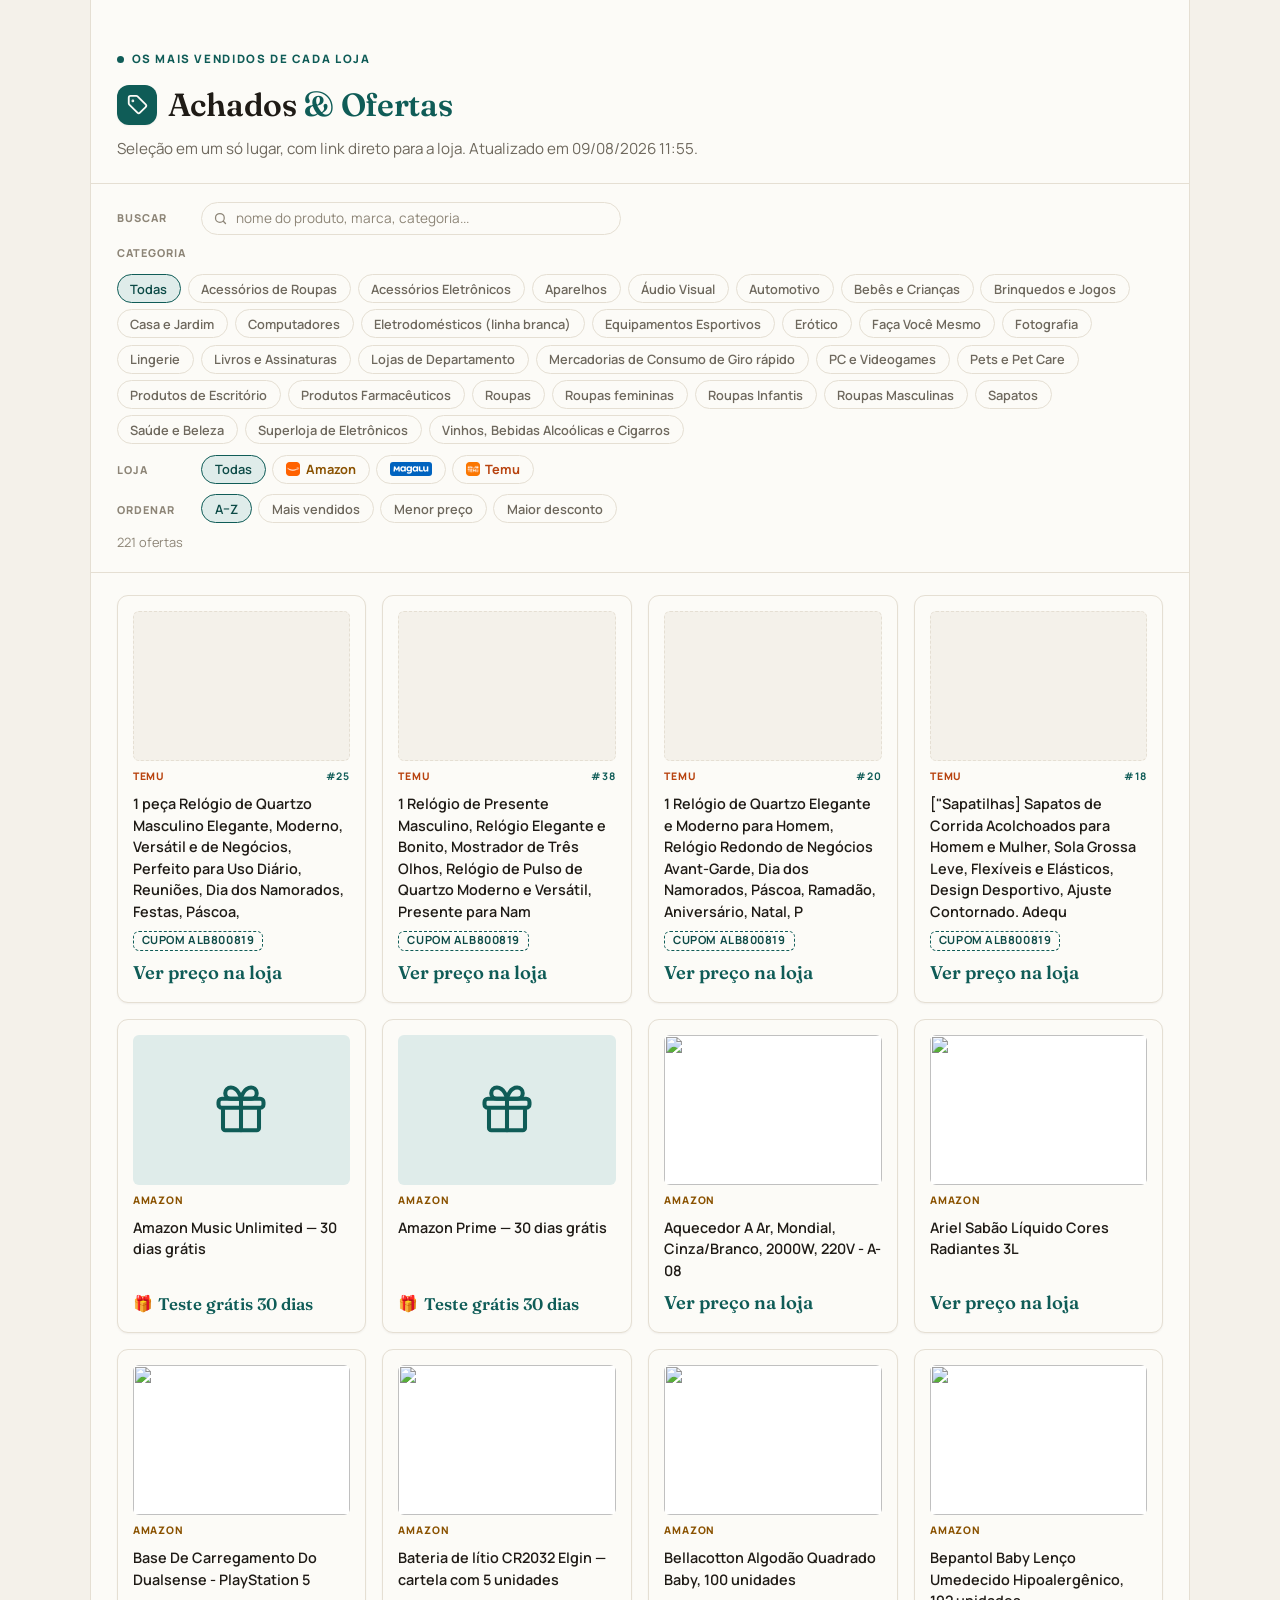
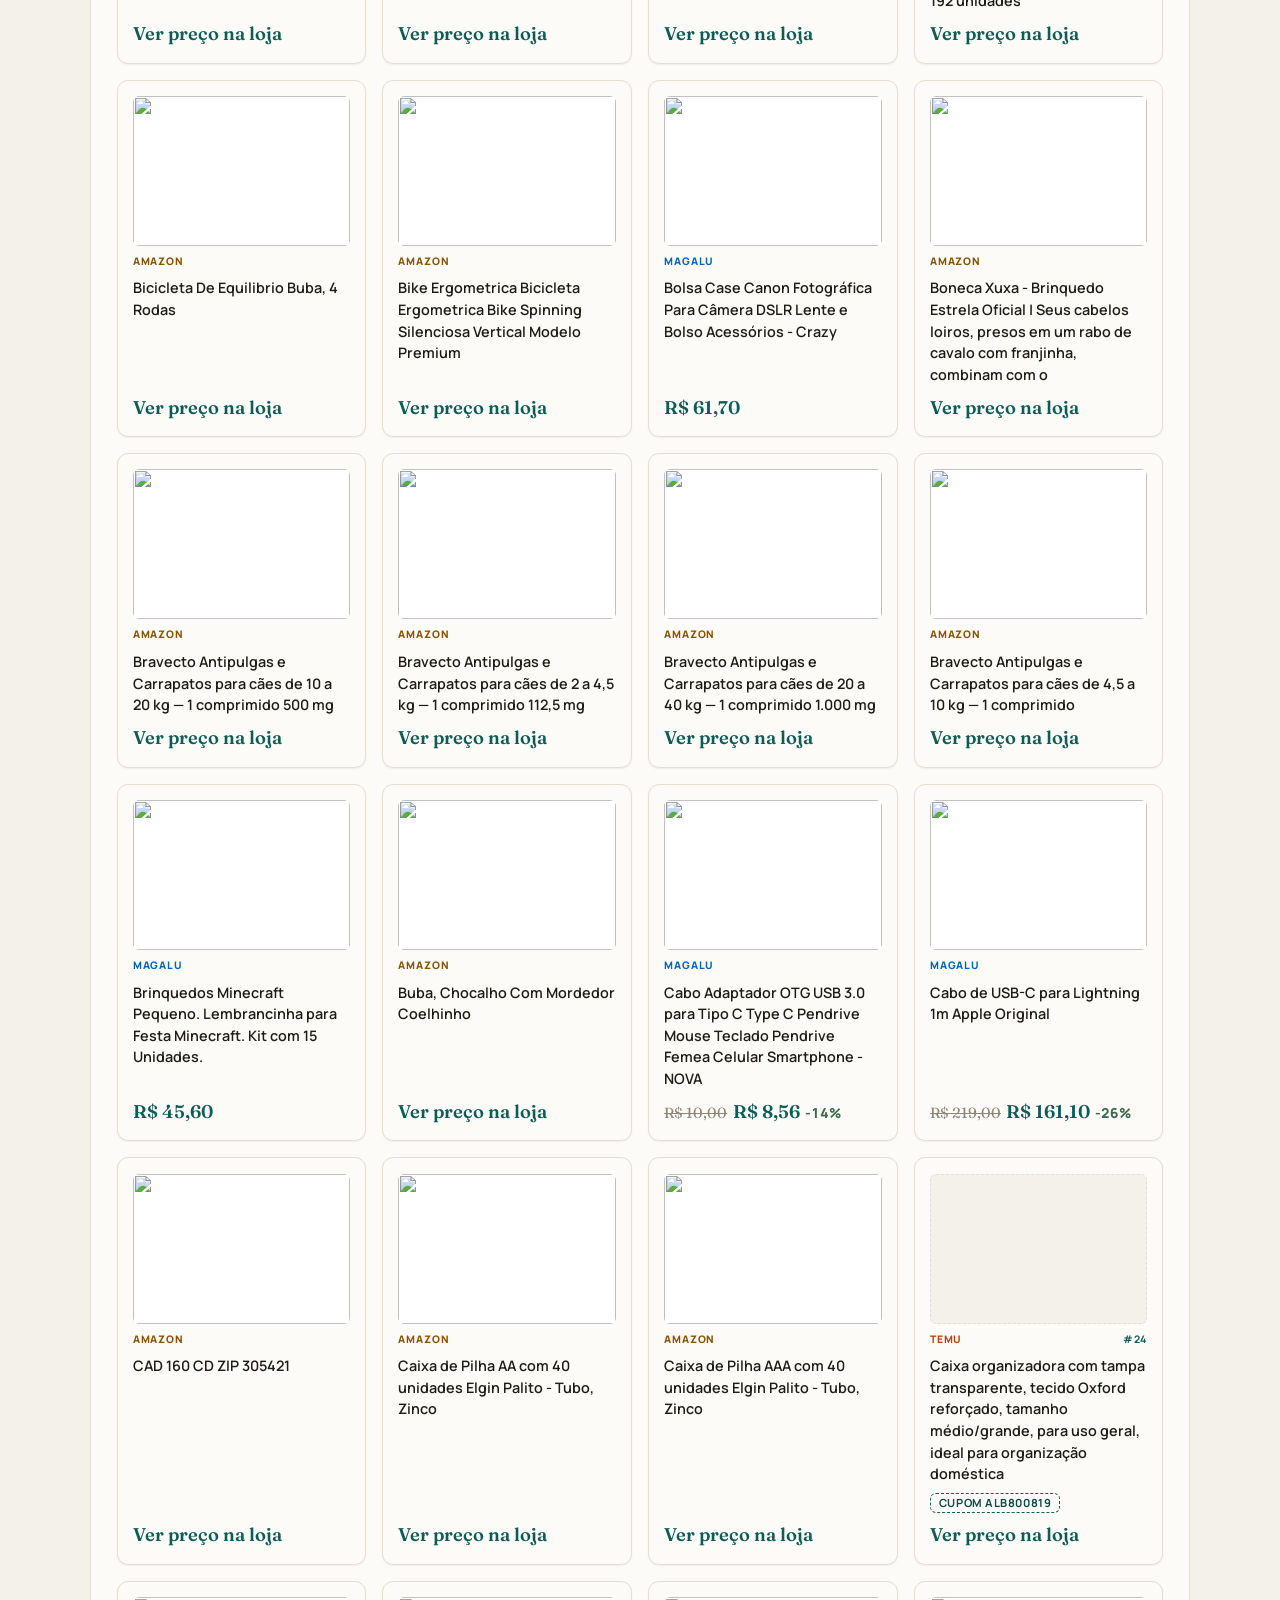
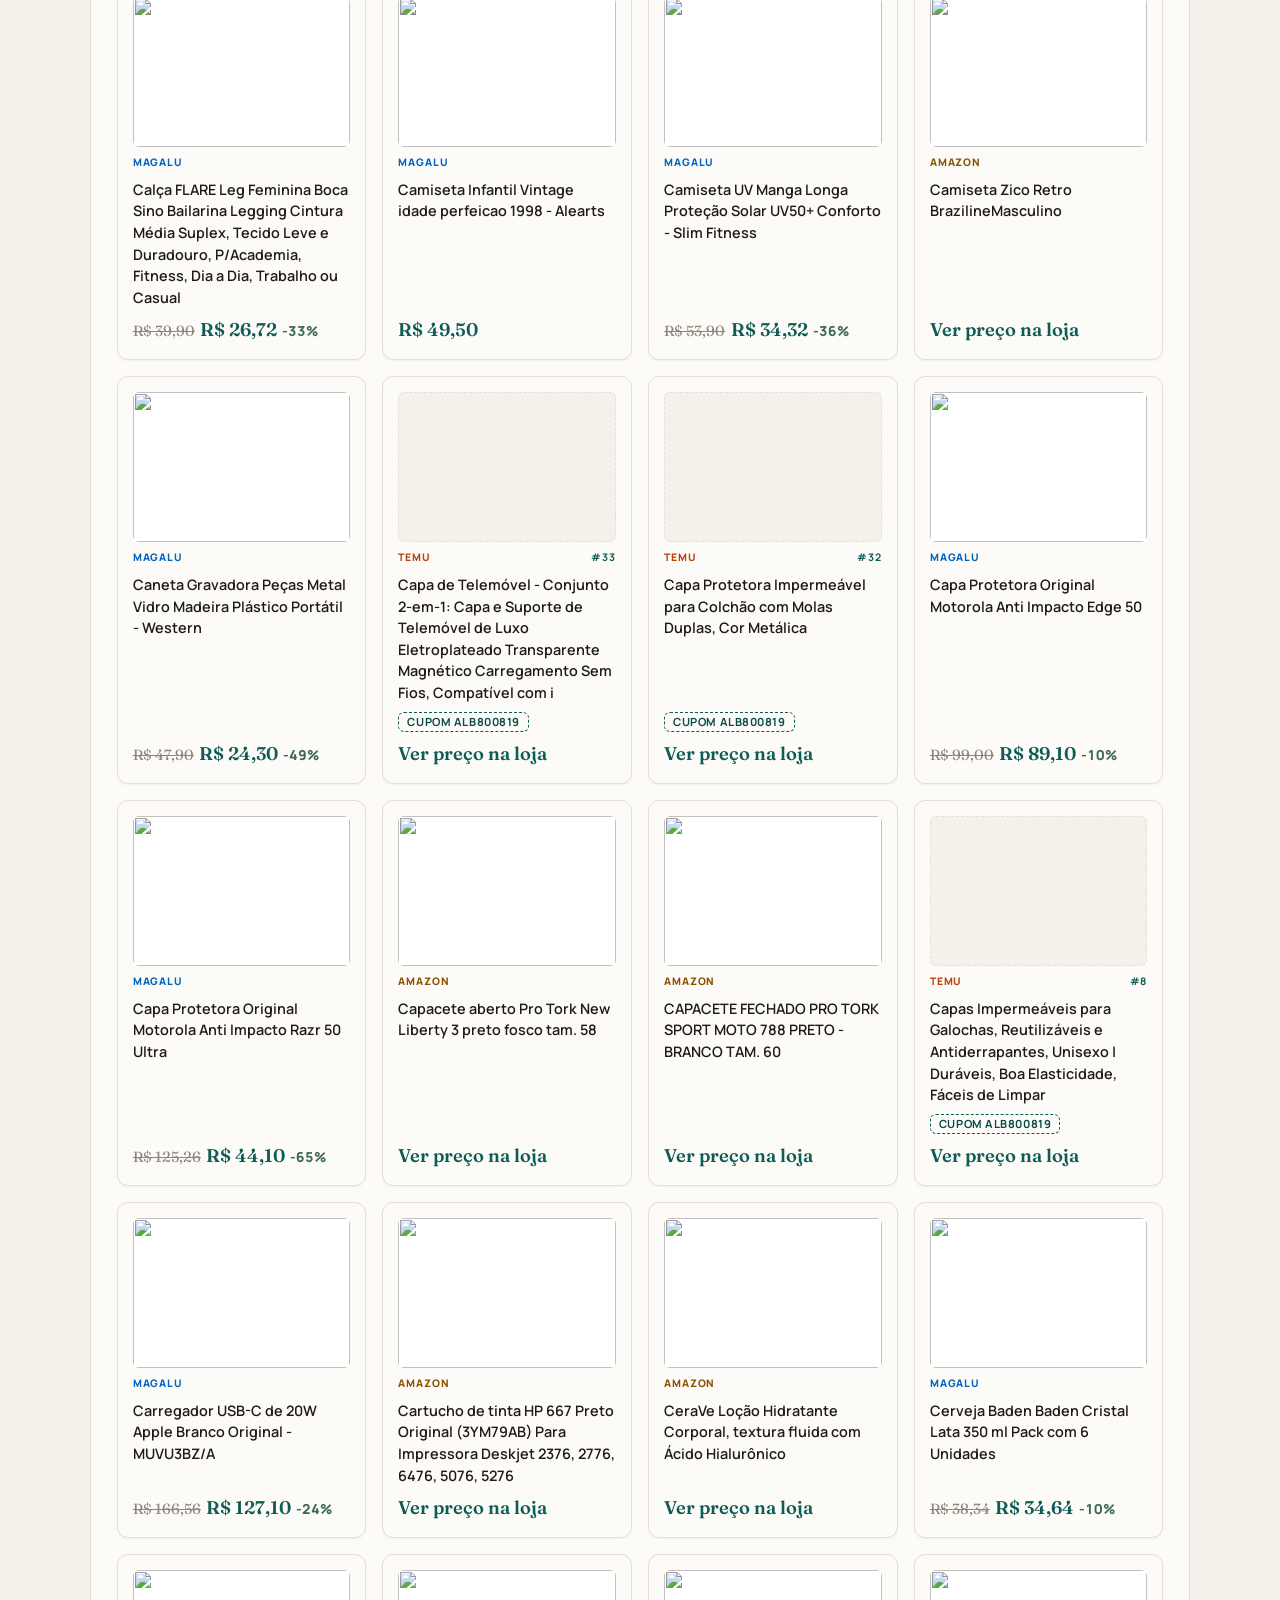
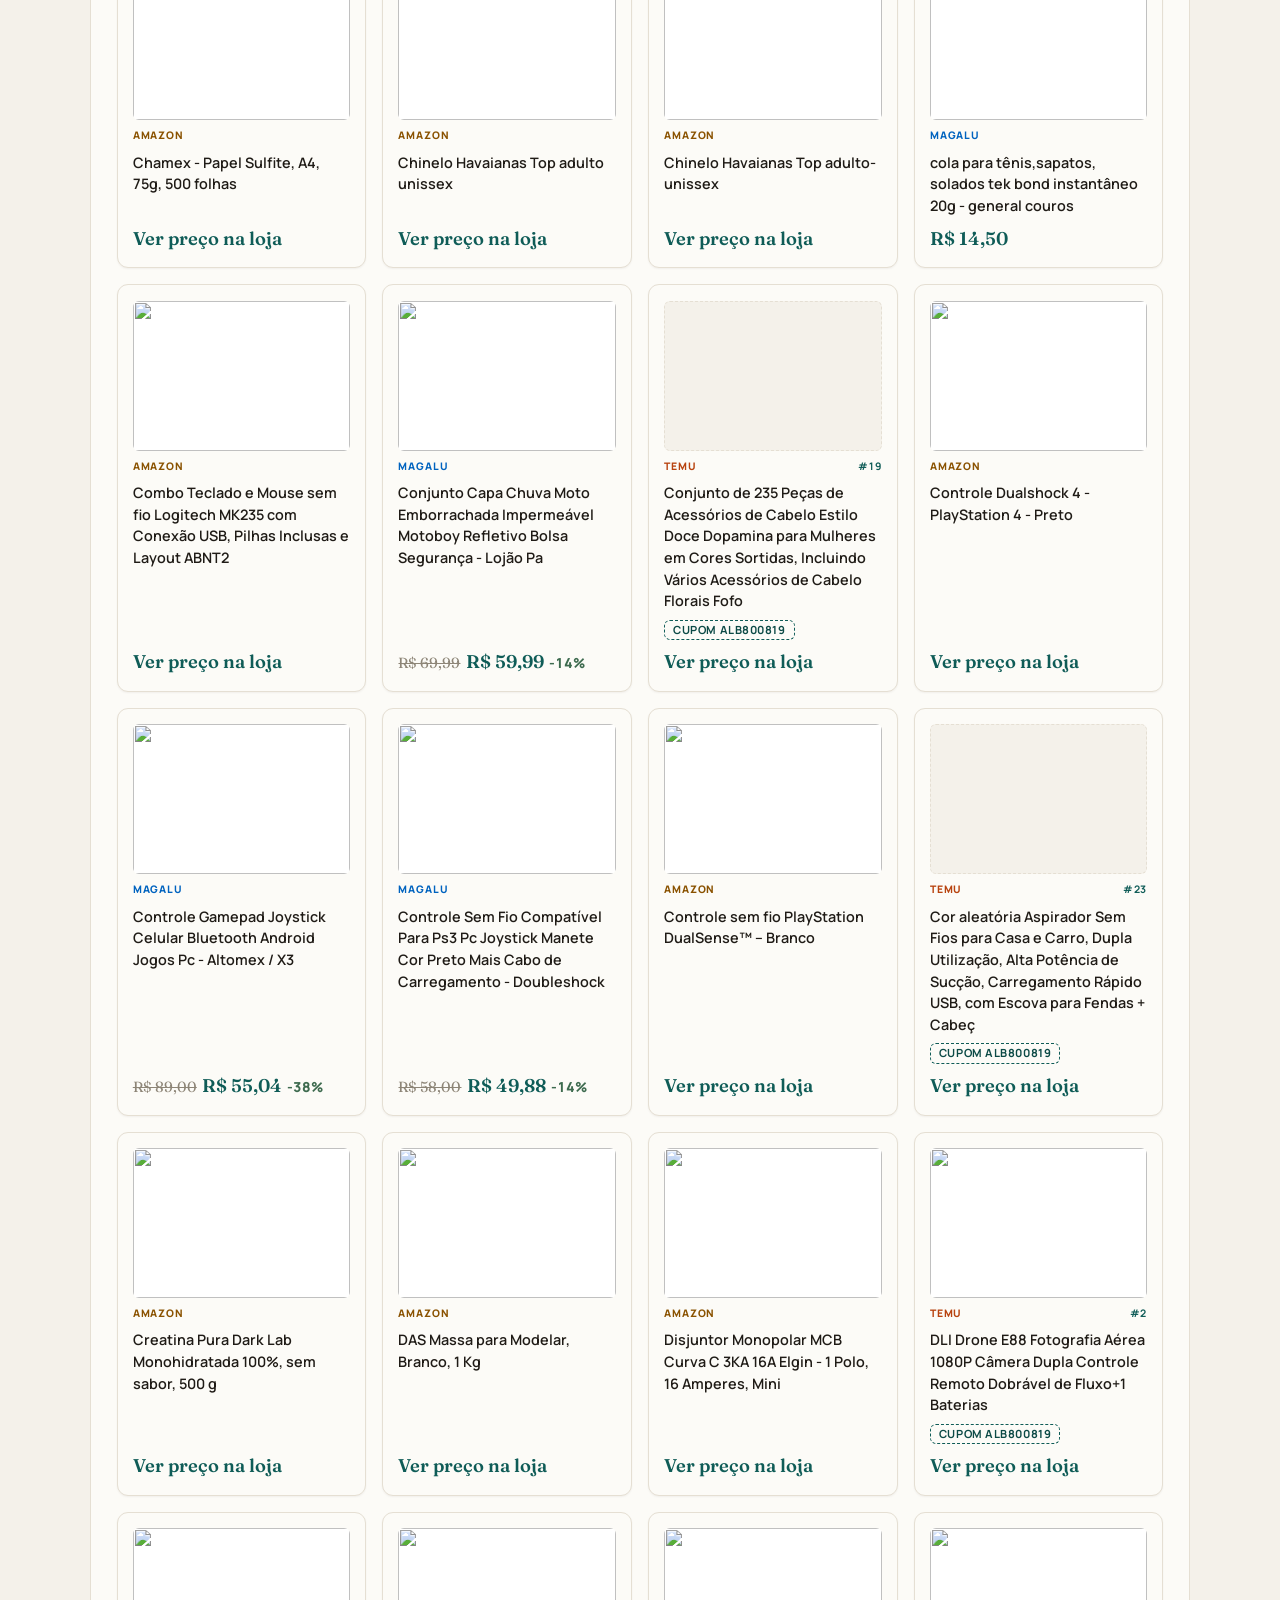
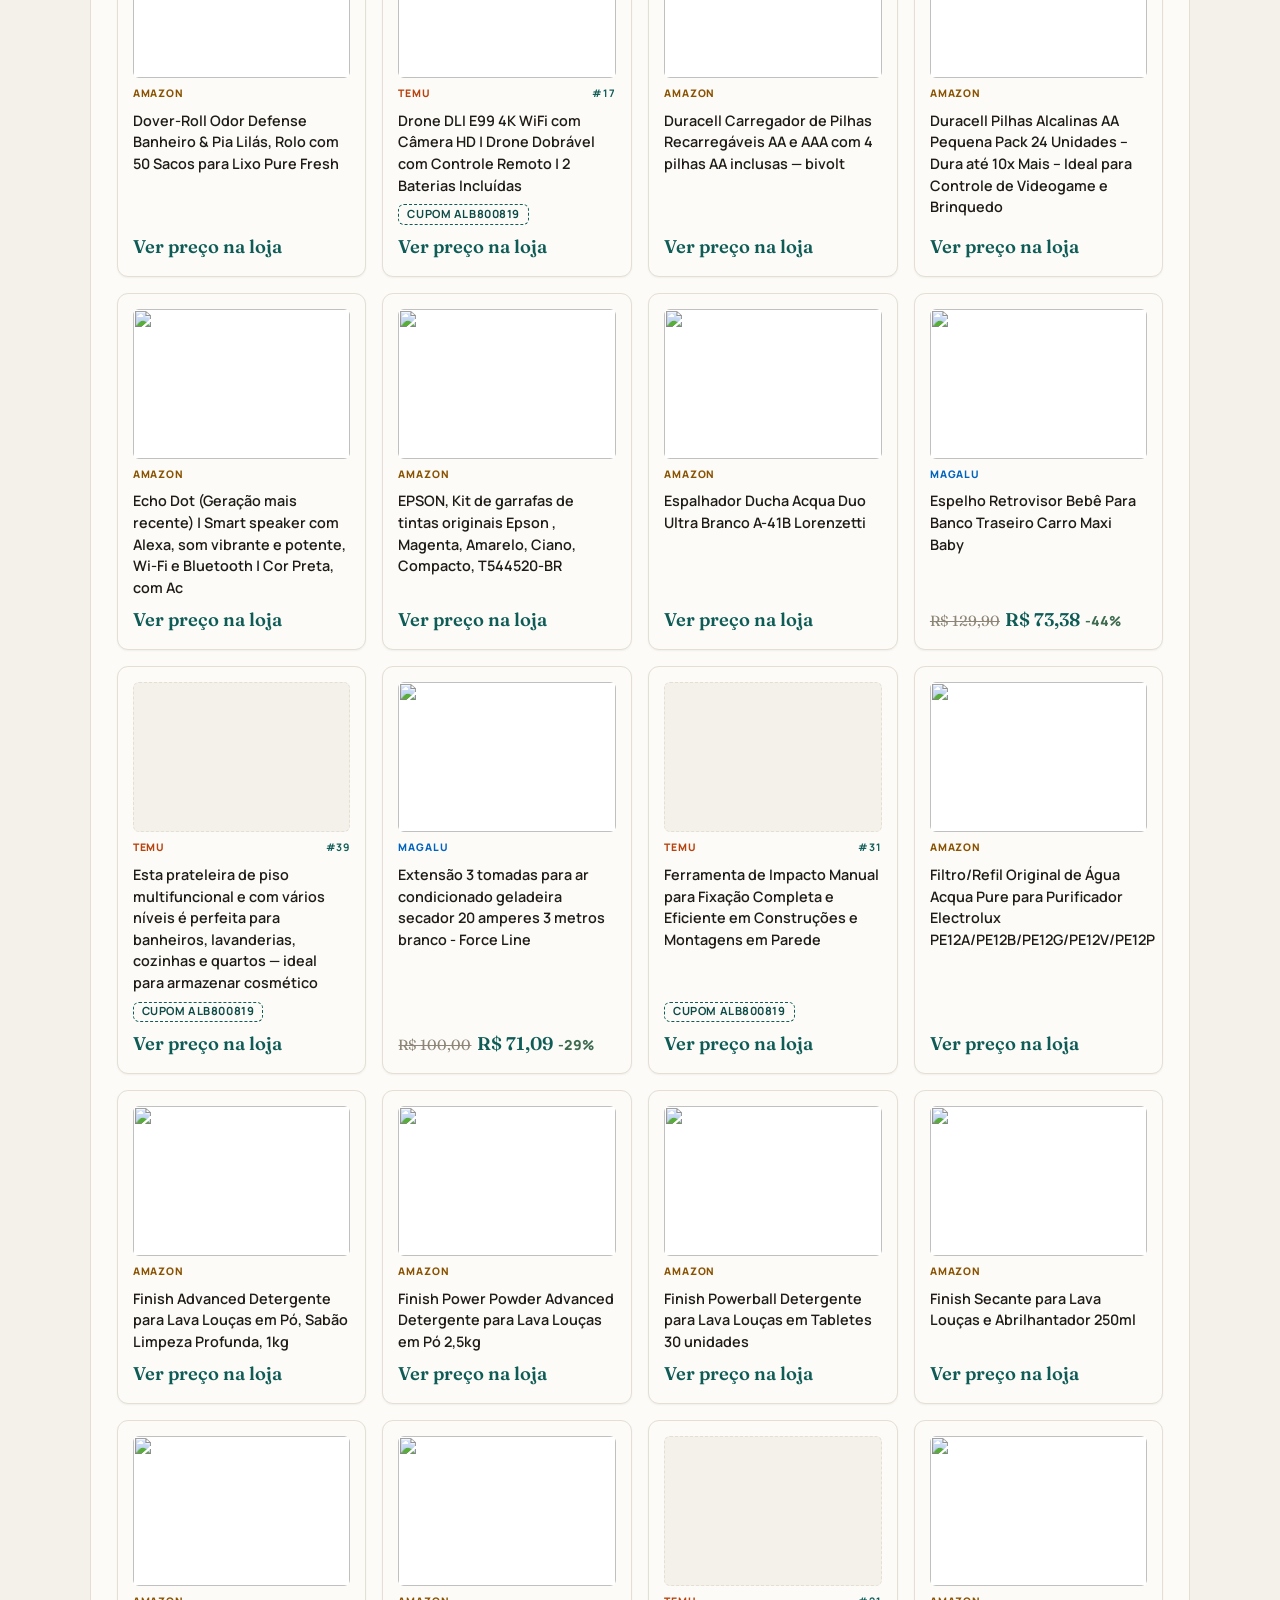
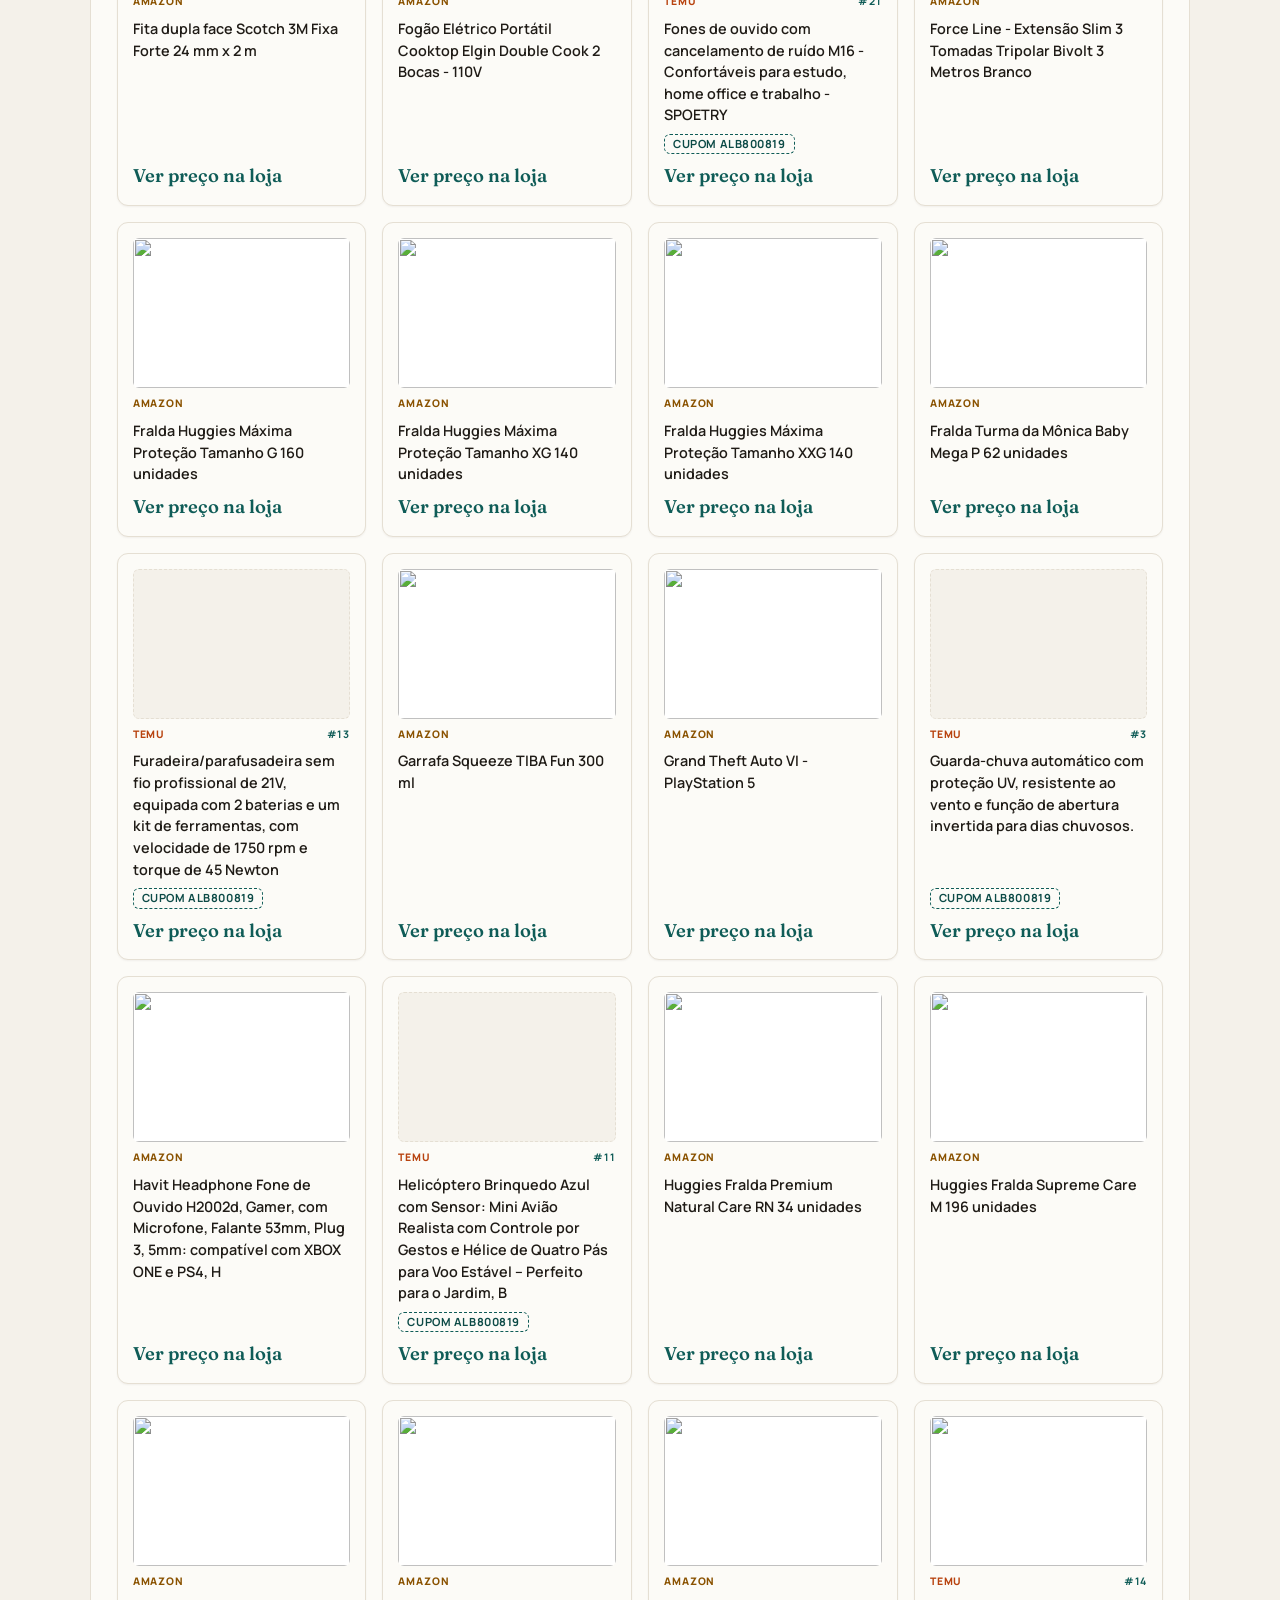
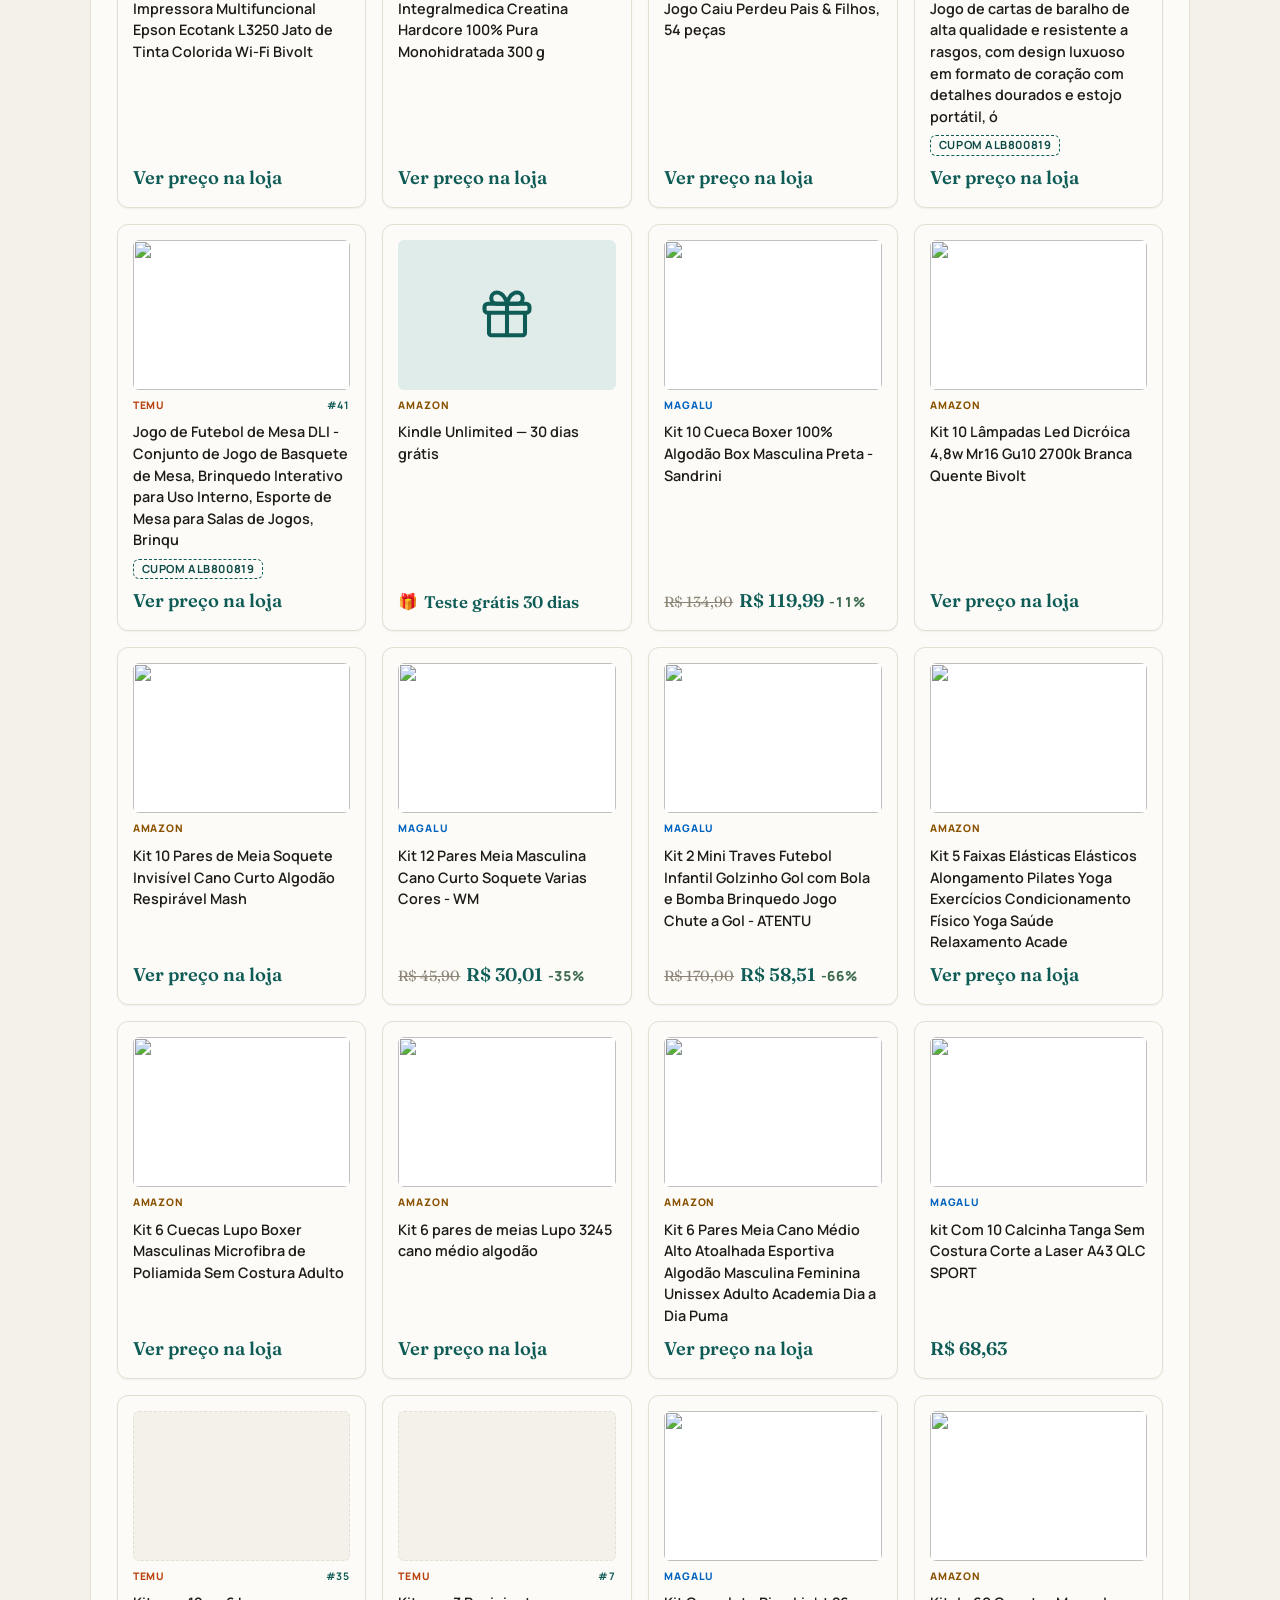
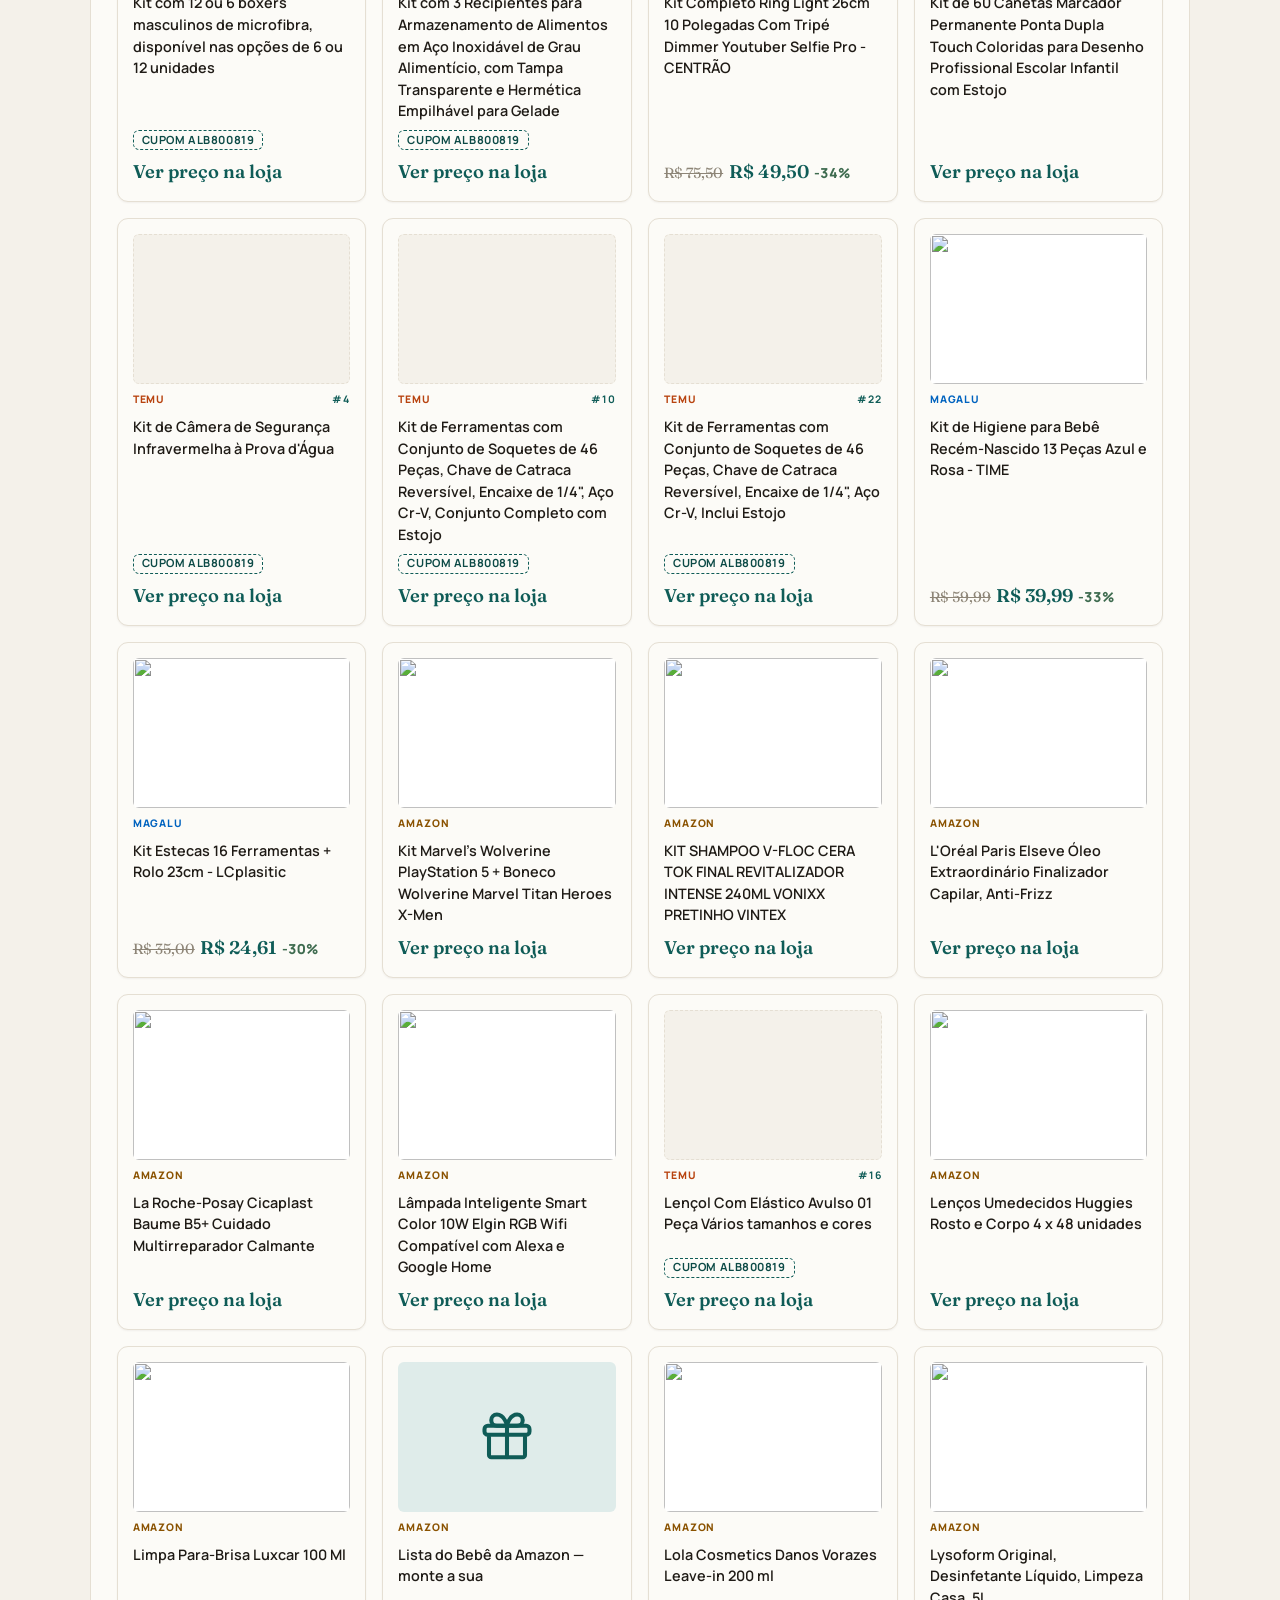
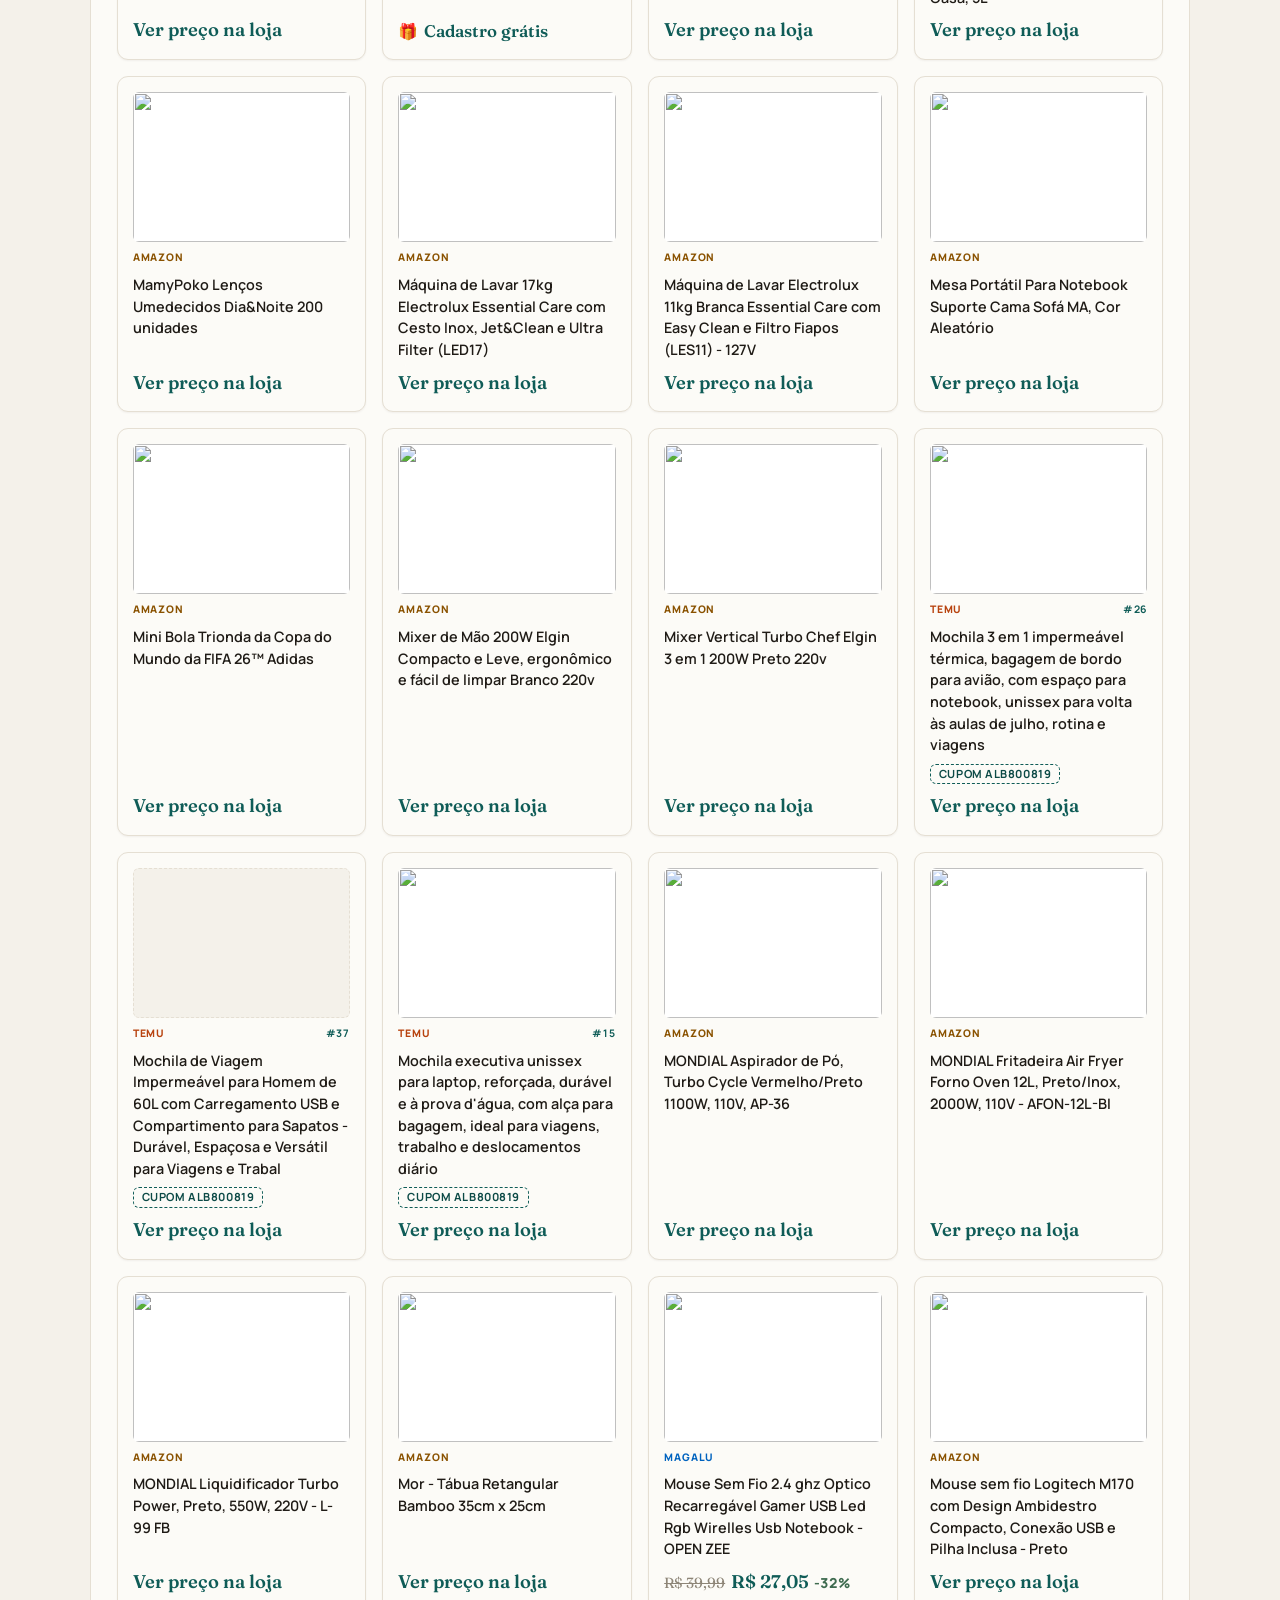
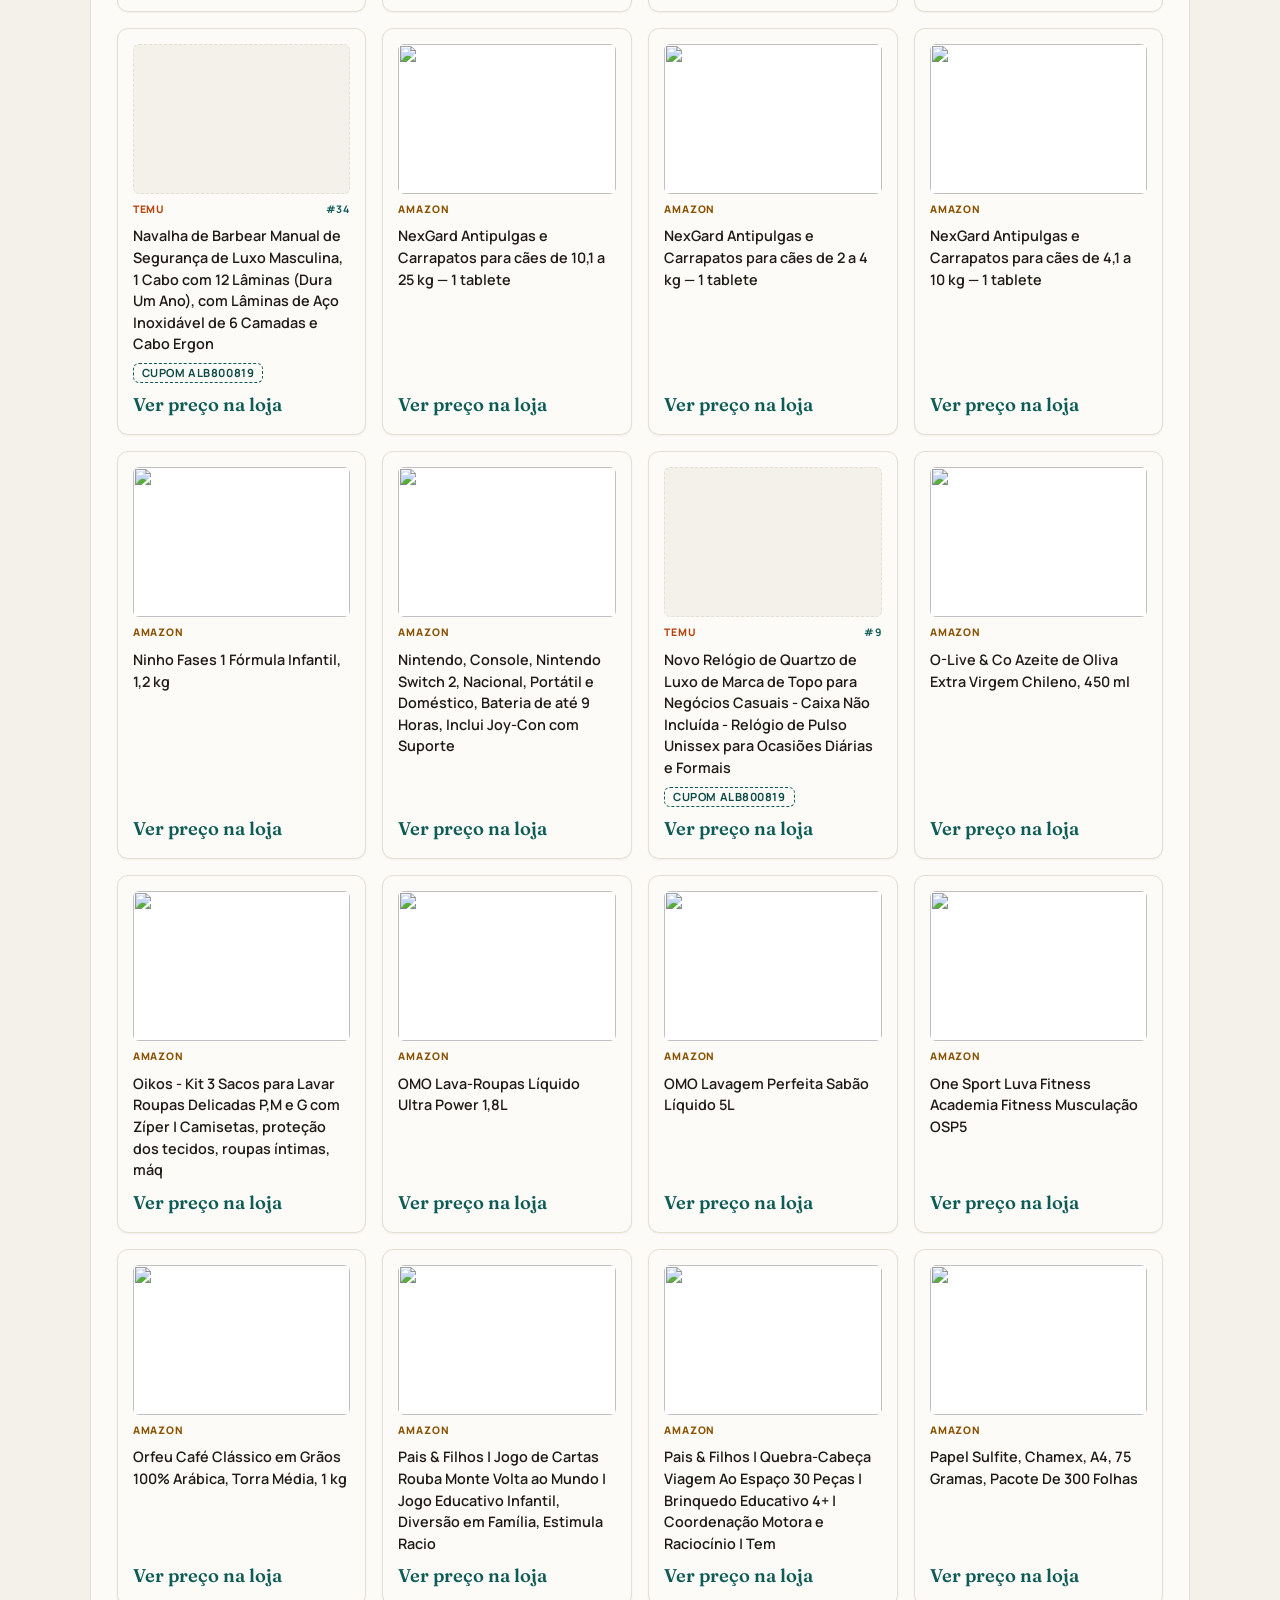
==== commit 2a7de235: "feat: adiciona guia de fralda descartavel, estilo e ativos de SEO - guias/como-escolher-fralda-desca" ====
--- a/index.html
+++ b/index.html
@@ -1,15 +1,182 @@
-<!DOCTYPE html>
-<html lang="pt-BR">
-<head>
-<meta charset="utf-8">
-<meta name="viewport" content="width=device-width, initial-scale=1">
-<meta http-equiv="refresh" content="0; url=https://consumidorforte.com/ofertas/">
-<link rel="canonical" href="https://consumidorforte.com/ofertas/">
-<title>Ofertas — ConsumidorForte</title>
-<script>location.replace("https://consumidorforte.com/ofertas/");</script>
-</head>
-<body>
-<p>A página mudou de endereço:
-<a href="https://consumidorforte.com/ofertas/">consumidorforte.com/ofertas</a></p>
-</body>
-</html>
+<!DOCTYPE html>
+<html lang="pt-BR">
+<head>
+<meta charset="utf-8">
+<meta name="viewport" content="width=device-width, initial-scale=1">
+<meta name="theme-color" content="#f4f1ea">
+<title>Ofertas do dia: os mais vendidos da Amazon e do Mercado Livre | ConsumidorForte</title>
+<!-- SEO: a URL canônica é fixa (canal único, ver AGENTS.md) — o github.io só redireciona.
+     max-image-preview:large libera a foto do produto no resultado do Google. -->
+<meta name="description" content="Os produtos mais vendidos da Amazon e do Mercado Livre reunidos em uma página só, com filtro por categoria e loja. Atualizado todo dia pelo ConsumidorForte.">
+<link rel="canonical" href="https://consumidorforte.com/ofertas/">
+<meta name="robots" content="index, follow, max-image-preview:large">
+<meta property="og:type" content="website">
+<meta property="og:site_name" content="ConsumidorForte">
+<meta property="og:locale" content="pt_BR">
+<meta property="og:url" content="https://consumidorforte.com/ofertas/">
+<meta property="og:title" content="Achados &amp; Ofertas — os mais vendidos de cada loja">
+<meta property="og:description" content="Os produtos mais vendidos da Amazon e do Mercado Livre em uma página só, com link direto para a loja.">
+<meta property="og:image" content="https://consumidorforte.com/ofertas/og-image.png">
+<meta property="og:image:width" content="1200">
+<meta property="og:image:height" content="630">
+<meta name="twitter:card" content="summary_large_image">
+<!-- Dados estruturados: CollectionPage (a página é uma coleção de links para lojas),
+     NÃO Product/Offer — declarar oferta exigiria preço, que a Amazon só libera via
+     PA-API (compliance, BENCHMARK.md §6). dateModified sinaliza a rodada diária. -->
+<script type="application/ld+json">
+{"@context":"https://schema.org","@type":"CollectionPage",
+ "name":"Achados & Ofertas — ConsumidorForte",
+ "description":"Os produtos mais vendidos da Amazon e do Mercado Livre em uma página só.",
+ "url":"https://consumidorforte.com/ofertas/",
+ "inLanguage":"pt-BR",
+ "dateModified":"2026-08-09T11:55:34",
+ "isPartOf":{"@type":"WebSite","name":"ConsumidorForte","url":"https://consumidorforte.com/"}}
+</script>
+<link rel="icon" href="/icons/icon-192.png"><!-- escudo do ConsumidorForte (mesmo domínio em produção) -->
+<link rel="preconnect" href="https://fonts.googleapis.com">
+<link rel="preconnect" href="https://fonts.gstatic.com" crossorigin>
+<link href="https://fonts.googleapis.com/css2?family=Fraunces:opsz,wght@9..144,400;9..144,500;9..144,600;9..144,700&family=Manrope:wght@400;500;600;700;800&display=swap" rel="stylesheet">
+<!-- CSS compartilhado com as páginas de guia (4-SISTEMA/estilo.css); caminho relativo
+     para o index.html continuar abrindo local. Layout v2: feed único + filtros. -->
+<link rel="stylesheet" href="estilo.css">
+</head>
+<body>
+<div class="folha">
+<header>
+  <p class="kicker">Os mais vendidos de cada loja</p>
+  <div class="marca-linha">
+    <span class="marca" aria-hidden="true">
+      <svg width="22" height="22" viewBox="0 0 24 24" fill="none" stroke="#fcfbf7"
+           stroke-width="2" stroke-linecap="round" stroke-linejoin="round">
+        <path d="M11.172 2a2 2 0 0 1 1.414.586l8.828 8.828a2 2 0 0 1 0 2.828l-6.172 6.172a2 2 0 0 1-2.828 0l-8.828-8.828A2 2 0 0 1 3 10.172V4a2 2 0 0 1 2-2z"/>
+        <circle cx="7.5" cy="7.5" r=".5" fill="#fcfbf7"/>
+      </svg>
+    </span>
+    <h1>Achados <span>&amp; Ofertas</span></h1>
+  </div>
+  <p>Seleção em um só lugar, com link direto para a loja. Atualizado em 09/08/2026 11:55.</p>
+</header>
+<div class="filtros">
+  <div class="fgrupo fbusca"><label class="flabel" for="busca">Buscar</label>
+    <span class="busca-wrap">
+      <svg viewBox="0 0 24 24" fill="none" stroke="currentColor" stroke-width="2"
+           stroke-linecap="round" aria-hidden="true"><circle cx="11" cy="11" r="7"/><path d="m20 20-3.5-3.5"/></svg>
+      <input type="search" id="busca" autocomplete="off" placeholder="nome do produto, marca, categoria...">
+    </span>
+  </div>
+  <div class="fgrupo"><span class="flabel">Categoria</span>
+    <div class="chips"><button class="chip ativo" data-tipo="cat" data-v="">Todas</button><button class="chip" data-tipo="cat" data-v="Acessórios de Roupas">Acessórios de Roupas</button><button class="chip" data-tipo="cat" data-v="Acessórios Eletrônicos">Acessórios Eletrônicos</button><button class="chip" data-tipo="cat" data-v="Aparelhos">Aparelhos</button><button class="chip" data-tipo="cat" data-v="Áudio Visual">Áudio Visual</button><button class="chip" data-tipo="cat" data-v="Automotivo">Automotivo</button><button class="chip" data-tipo="cat" data-v="Bebês e Crianças">Bebês e Crianças</button><button class="chip" data-tipo="cat" data-v="Brinquedos e Jogos">Brinquedos e Jogos</button><button class="chip" data-tipo="cat" data-v="Casa e Jardim">Casa e Jardim</button><button class="chip" data-tipo="cat" data-v="Computadores">Computadores</button><button class="chip" data-tipo="cat" data-v="Eletrodomésticos (linha branca)">Eletrodomésticos (linha branca)</button><button class="chip" data-tipo="cat" data-v="Equipamentos Esportivos">Equipamentos Esportivos</button><button class="chip" data-tipo="cat" data-v="Erótico">Erótico</button><button class="chip" data-tipo="cat" data-v="Faça Você Mesmo">Faça Você Mesmo</button><button class="chip" data-tipo="cat" data-v="Fotografia">Fotografia</button><button class="chip" data-tipo="cat" data-v="Lingerie">Lingerie</button><button class="chip" data-tipo="cat" data-v="Livros e Assinaturas">Livros e Assinaturas</button><button class="chip" data-tipo="cat" data-v="Lojas de Departamento">Lojas de Departamento</button><button class="chip" data-tipo="cat" data-v="Mercadorias de Consumo de Giro rápido">Mercadorias de Consumo de Giro rápido</button><button class="chip" data-tipo="cat" data-v="PC e Videogames">PC e Videogames</button><button class="chip" data-tipo="cat" data-v="Pets e Pet Care">Pets e Pet Care</button><button class="chip" data-tipo="cat" data-v="Produtos de Escritório">Produtos de Escritório</button><button class="chip" data-tipo="cat" data-v="Produtos Farmacêuticos">Produtos Farmacêuticos</button><button class="chip" data-tipo="cat" data-v="Roupas">Roupas</button><button class="chip" data-tipo="cat" data-v="Roupas femininas">Roupas femininas</button><button class="chip" data-tipo="cat" data-v="Roupas Infantis">Roupas Infantis</button><button class="chip" data-tipo="cat" data-v="Roupas Masculinas">Roupas Masculinas</button><button class="chip" data-tipo="cat" data-v="Sapatos">Sapatos</button><button class="chip" data-tipo="cat" data-v="Saúde e Beleza">Saúde e Beleza</button><button class="chip" data-tipo="cat" data-v="Superloja de Eletrônicos">Superloja de Eletrônicos</button><button class="chip" data-tipo="cat" data-v="Vinhos, Bebidas Alcoólicas e Cigarros">Vinhos, Bebidas Alcoólicas e Cigarros</button></div>
+  </div>
+  <div class="fgrupo"><span class="flabel">Loja</span>
+    <div class="chips"><button class="chip ativo" data-tipo="loja" data-v="">Todas</button><button class="chip m-amazon" data-tipo="loja" data-v="Amazon"><img class="logo-loja" src="[data-uri]" alt="" width="14" height="14">Amazon</button><button class="chip m-magalu" data-tipo="loja" data-v="Magalu"><img class="logo-loja logo-wordmark" src="[data-uri]" alt="Magalu" width="42" height="14"></button><button class="chip m-temu" data-tipo="loja" data-v="Temu"><img class="logo-loja" src="[data-uri]" alt="" width="14" height="14">Temu</button></div>
+  </div>
+  <div class="fgrupo"><span class="flabel">Ordenar</span>
+    <div class="chips">
+      <button class="chip ativo" data-tipo="ord" data-v="az">A–Z</button>
+      <button class="chip" data-tipo="ord" data-v="rel">Mais vendidos</button>
+      <button class="chip" data-tipo="ord" data-v="preco">Menor preço</button>
+      <button class="chip" data-tipo="ord" data-v="desc">Maior desconto</button>
+    </div>
+  </div>
+  <p class="contagem" role="status" aria-live="polite"><span id="contagem">221 ofertas</span><span
+      class="extra" id="extra" hidden> · <span id="extra-n"></span> fora destes filtros
+      <button type="button" class="link-todos" id="vertodos">ver todos</button></span></p>
+</div>
+<main>
+<div class="grade" id="grade">
+<a class="card" href="https://www.temu.com/br/1--rel%C3%B3gio-de--masculino-elegante-moderno--e-de--perfeito-para-uso-di%C3%A1rio-reuni%C3%B5es-dia--namorados-festas-p%C3%A1scoa-ramad%C3%A3-halloween--dia-de-ano--e-como-a--de-presente-para--e--adequado-para-uso-di%C3%A1rio-e-eid-al--g-601103787016332.html?refer_code=alb800819" target="_blank" rel="nofollow sponsored noopener" data-cat="Acessórios de Roupas" data-loja="Temu" data-preco="" data-desc="" data-ord="204" data-az="1 peca relogio de quartzo masculino elegante, moderno, versatil e de negocios, perfeito para uso diario, reunioes, dia dos namorados, festas, pascoa,"><div class="sem-img"></div><div class="meta"><span class="loja m-temu">Temu</span><span class="rank">#25</span></div><h3>1 peça Relógio de Quartzo Masculino Elegante, Moderno, Versátil e de Negócios, Perfeito para Uso Diário, Reuniões, Dia dos Namorados, Festas, Páscoa, </h3><span class="cupom">Cupom alb800819</span><p class="preco">Ver preço na loja</p></a><a class="card" href="https://www.temu.com/br/1-rel%C3%B3gio-de-presente-masculino-rel%C3%B3gio-elegante-e---de--olhos-rel%C3%B3gio-de--de--moderno-e--presente-para-namorado-caixa-de-rel%C3%B3gio-n%C3%A3o-inclu%C3%ADda-g-605516231224307.html?refer_code=alb800819" target="_blank" rel="nofollow sponsored noopener" data-cat="Acessórios de Roupas" data-loja="Temu" data-preco="" data-desc="" data-ord="217" data-az="1 relogio de presente masculino, relogio elegante e bonito, mostrador de tres olhos, relogio de pulso de quartzo moderno e versatil, presente para nam"><div class="sem-img"></div><div class="meta"><span class="loja m-temu">Temu</span><span class="rank">#38</span></div><h3>1 Relógio de Presente Masculino, Relógio Elegante e Bonito, Mostrador de Três Olhos, Relógio de Pulso de Quartzo Moderno e Versátil, Presente para Nam</h3><span class="cupom">Cupom alb800819</span><p class="preco">Ver preço na loja</p></a><a class="card" href="https://www.temu.com/br/1-rel%C3%B3gio-de--elegante-e-moderno-para-homem-rel%C3%B3gio--de---dia--namorados-p%C3%A1scoa-ramad%C3%A3o-anivers%C3%A1rio--presente-ideal-para--e--eid-al--g-601104786861515.html?refer_code=alb800819" target="_blank" rel="nofollow sponsored noopener" data-cat="Acessórios de Roupas" data-loja="Temu" data-preco="" data-desc="" data-ord="199" data-az="1 relogio de quartzo elegante e moderno para homem, relogio redondo de negocios avant-garde, dia dos namorados, pascoa, ramadao, aniversario, natal, p"><div class="sem-img"></div><div class="meta"><span class="loja m-temu">Temu</span><span class="rank">#20</span></div><h3>1 Relógio de Quartzo Elegante e Moderno para Homem, Relógio Redondo de Negócios Avant-Garde, Dia dos Namorados, Páscoa, Ramadão, Aniversário, Natal, P</h3><span class="cupom">Cupom alb800819</span><p class="preco">Ver preço na loja</p></a><a class="card" href="https://www.temu.com/br/sapatilhas-sapatos-de-corrida-acolchoados-para-homem-e-mulher-sola-grossa-leve-flex%C3%ADveis-e-el%C3%A1sticos-design-desportivo--contornado-adequados-para-uso-di%C3%A1rio-casual-treino-de-fitness-corrida-em--e-pista-atividades-ao-ar-livre-trail-running-caminhadas-g-605615501981773.html?refer_code=alb800819" target="_blank" rel="nofollow sponsored noopener" data-cat="Lojas de Departamento" data-loja="Temu" data-preco="" data-desc="" data-ord="197" data-az="[&quot;sapatilhas] sapatos de corrida acolchoados para homem e mulher, sola grossa leve, flexiveis e elasticos, design desportivo, ajuste contornado. adequ"><div class="sem-img"></div><div class="meta"><span class="loja m-temu">Temu</span><span class="rank">#18</span></div><h3>["Sapatilhas] Sapatos de Corrida Acolchoados para Homem e Mulher, Sola Grossa Leve, Flexíveis e Elásticos, Design Desportivo, Ajuste Contornado. Adequ</h3><span class="cupom">Cupom alb800819</span><p class="preco">Ver preço na loja</p></a><a class="card" href="https://www.amazon.com.br/music/unlimited?tag=achadoseof056-20" target="_blank" rel="nofollow sponsored noopener" data-cat="Livros e Assinaturas" data-loja="Amazon" data-preco="" data-desc="" data-ord="44" data-az="amazon music unlimited — 30 dias gratis"><div class="tile-recompensa"><svg viewBox="0 0 24 24" fill="none" stroke="currentColor" stroke-width="1.8" stroke-linecap="round" stroke-linejoin="round"><path d="M20 12v8a1 1 0 0 1-1 1H5a1 1 0 0 1-1-1v-8"/><path d="M2 8.5A1.5 1.5 0 0 1 3.5 7h17A1.5 1.5 0 0 1 22 8.5v1A1.5 1.5 0 0 1 20.5 11h-17A1.5 1.5 0 0 1 2 9.5z"/><path d="M12 7v14"/><path d="M12 7H7.5a2.5 2.5 0 0 1 0-5C11 2 12 7 12 7z"/><path d="M12 7h4.5a2.5 2.5 0 0 0 0-5C13 2 12 7 12 7z"/></svg></div><div class="meta"><span class="loja m-amazon">Amazon</span></div><h3>Amazon Music Unlimited — 30 dias grátis</h3><p class="recompensa">Teste grátis 30 dias</p></a><a class="card" href="https://www.amazon.com.br/associadosprime?tag=achadoseof056-20" target="_blank" rel="nofollow sponsored noopener" data-cat="Livros e Assinaturas" data-loja="Amazon" data-preco="" data-desc="" data-ord="42" data-az="amazon prime — 30 dias gratis"><div class="tile-recompensa"><svg viewBox="0 0 24 24" fill="none" stroke="currentColor" stroke-width="1.8" stroke-linecap="round" stroke-linejoin="round"><path d="M20 12v8a1 1 0 0 1-1 1H5a1 1 0 0 1-1-1v-8"/><path d="M2 8.5A1.5 1.5 0 0 1 3.5 7h17A1.5 1.5 0 0 1 22 8.5v1A1.5 1.5 0 0 1 20.5 11h-17A1.5 1.5 0 0 1 2 9.5z"/><path d="M12 7v14"/><path d="M12 7H7.5a2.5 2.5 0 0 1 0-5C11 2 12 7 12 7z"/><path d="M12 7h4.5a2.5 2.5 0 0 0 0-5C13 2 12 7 12 7z"/></svg></div><div class="meta"><span class="loja m-amazon">Amazon</span></div><h3>Amazon Prime — 30 dias grátis</h3><p class="recompensa">Teste grátis 30 dias</p></a><a class="card" href="https://www.amazon.com.br/dp/B076CF5DFL?tag=achadoseof056-20" target="_blank" rel="nofollow sponsored noopener" data-cat="Faça Você Mesmo" data-loja="Amazon" data-preco="" data-desc="" data-ord="107" data-az="aquecedor a ar, mondial, cinza/branco, 2000w, 220v - a-08"><img src="https://images-na.ssl-images-amazon.com/images/I/61Af2D6mMzL._AC_UL600_SR600,400_.jpg" alt="" loading="lazy"><div class="meta"><span class="loja m-amazon">Amazon</span></div><h3>Aquecedor A Ar, Mondial, Cinza/Branco, 2000W, 220V - A-08</h3><p class="preco">Ver preço na loja</p></a><a class="card" href="https://www.amazon.com.br/dp/B07VTNFDHM?tag=achadoseof056-20" target="_blank" rel="nofollow sponsored noopener" data-cat="Mercadorias de Consumo de Giro rápido" data-loja="Amazon" data-preco="" data-desc="" data-ord="18" data-az="ariel sabao liquido cores radiantes 3l"><img src="https://images-na.ssl-images-amazon.com/images/I/51ybRclv1-L._AC_UL600_SR600,400_.jpg" alt="" loading="lazy"><div class="meta"><span class="loja m-amazon">Amazon</span></div><h3>Ariel Sabão Líquido Cores Radiantes 3L</h3><p class="preco">Ver preço na loja</p></a><a class="card" href="https://www.amazon.com.br/dp/B09JH4PD8Q?tag=achadoseof056-20" target="_blank" rel="nofollow sponsored noopener" data-cat="PC e Videogames" data-loja="Amazon" data-preco="" data-desc="" data-ord="109" data-az="base de carregamento do dualsense - playstation 5"><img src="https://images-na.ssl-images-amazon.com/images/I/41y-G-g+dVL._AC_UL600_SR600,400_.jpg" alt="" loading="lazy"><div class="meta"><span class="loja m-amazon">Amazon</span></div><h3>Base De Carregamento Do Dualsense - PlayStation 5</h3><p class="preco">Ver preço na loja</p></a><a class="card" href="https://www.amazon.com.br/dp/B0755PWFSN?tag=achadoseof056-20" target="_blank" rel="nofollow sponsored noopener" data-cat="Superloja de Eletrônicos" data-loja="Amazon" data-preco="" data-desc="" data-ord="4" data-az="bateria de litio cr2032 elgin — cartela com 5 unidades"><img src="https://images-na.ssl-images-amazon.com/images/I/61V3OakYmRL._AC_UL450_SR450,320_.jpg" alt="" loading="lazy"><div class="meta"><span class="loja m-amazon">Amazon</span></div><h3>Bateria de lítio CR2032 Elgin — cartela com 5 unidades</h3><p class="preco">Ver preço na loja</p></a><a class="card" href="https://www.amazon.com.br/dp/B0B5YF3HSW?tag=achadoseof056-20" target="_blank" rel="nofollow sponsored noopener" data-cat="Saúde e Beleza" data-loja="Amazon" data-preco="" data-desc="" data-ord="15" data-az="bellacotton algodao quadrado baby, 100 unidades"><img src="https://images-na.ssl-images-amazon.com/images/I/51KrvW902fL._AC_UL600_SR600,400_.jpg" alt="" loading="lazy"><div class="meta"><span class="loja m-amazon">Amazon</span></div><h3>Bellacotton Algodão Quadrado Baby, 100 unidades</h3><p class="preco">Ver preço na loja</p></a><a class="card" href="https://www.amazon.com.br/dp/B096KDKNNQ?tag=achadoseof056-20" target="_blank" rel="nofollow sponsored noopener" data-cat="Bebês e Crianças" data-loja="Amazon" data-preco="" data-desc="" data-ord="38" data-az="bepantol baby lenco umedecido hipoalergenico, 192 unidades"><img src="https://images-na.ssl-images-amazon.com/images/I/713euw7uVZL._AC_UL600_SR600,400_.jpg" alt="" loading="lazy"><div class="meta"><span class="loja m-amazon">Amazon</span></div><h3>Bepantol Baby Lenço Umedecido Hipoalergênico, 192 unidades</h3><p class="preco">Ver preço na loja</p></a><a class="card" href="https://www.amazon.com.br/dp/B0DFFTP71B?tag=achadoseof056-20" target="_blank" rel="nofollow sponsored noopener" data-cat="Brinquedos e Jogos" data-loja="Amazon" data-preco="" data-desc="" data-ord="59" data-az="bicicleta de equilibrio buba, 4 rodas"><img src="https://images-na.ssl-images-amazon.com/images/I/51Gz7G2XQ7L._AC_UL600_SR600,400_.jpg" alt="" loading="lazy"><div class="meta"><span class="loja m-amazon">Amazon</span></div><h3>Bicicleta De Equilibrio Buba, 4 Rodas</h3><p class="preco">Ver preço na loja</p></a><a class="card" href="https://www.amazon.com.br/dp/B0FTNWV5F9?tag=achadoseof056-20" target="_blank" rel="nofollow sponsored noopener" data-cat="Equipamentos Esportivos" data-loja="Amazon" data-preco="" data-desc="" data-ord="97" data-az="bike ergometrica bicicleta ergometrica bike spinning silenciosa vertical modelo premium"><img src="https://images-na.ssl-images-amazon.com/images/I/61CctRbg8wL._AC_UL600_SR600,400_.jpg" alt="" loading="lazy"><div class="meta"><span class="loja m-amazon">Amazon</span></div><h3>Bike Ergometrica Bicicleta Ergometrica Bike Spinning Silenciosa Vertical Modelo Premium</h3><p class="preco">Ver preço na loja</p></a><a class="card" href="https://www.magazinevoce.com.br/magazineconsumidorforte/bolsa-case-canon-fotografica-para-camera-dslr-lente-e-bolso-acessorios-crazy/p/be4fb8cbk8/cf/cfbe/" target="_blank" rel="nofollow sponsored noopener" data-cat="Acessórios de Roupas" data-loja="Magalu" data-preco="61.7" data-desc="" data-ord="166" data-az="bolsa case canon fotografica para camera dslr lente e bolso acessorios - crazy"><img src="https://a-static.mlcdn.com.br/280x210/bolsa-case-canon-fotografica-para-camera-dslr-lente-e-bolso-acessorios-crazy/julinetshop/2224774/a87fc1f0626f19d48f9c947e8a9b7617.jpeg" alt="" loading="lazy"><div class="meta"><span class="loja m-magalu">Magalu</span></div><h3>Bolsa Case Canon Fotográfica Para Câmera DSLR Lente e Bolso Acessórios - Crazy</h3><p class="preco">R$ 61,70</p></a><a class="card" href="https://www.amazon.com.br/dp/B0H72QKQP8?tag=achadoseof056-20" target="_blank" rel="nofollow sponsored noopener" data-cat="Brinquedos e Jogos" data-loja="Amazon" data-preco="" data-desc="" data-ord="60" data-az="boneca xuxa - brinquedo estrela oficial | seus cabelos loiros, presos em um rabo de cavalo com franjinha, combinam com o"><img src="https://images-na.ssl-images-amazon.com/images/I/617a6WxhE0L._AC_UL600_SR600,400_.jpg" alt="" loading="lazy"><div class="meta"><span class="loja m-amazon">Amazon</span></div><h3>Boneca Xuxa - Brinquedo Estrela Oficial | Seus cabelos loiros, presos em um rabo de cavalo com franjinha, combinam com o</h3><p class="preco">Ver preço na loja</p></a><a class="card" href="https://www.amazon.com.br/dp/B07B35QQPM?tag=achadoseof056-20" target="_blank" rel="nofollow sponsored noopener" data-cat="Pets e Pet Care" data-loja="Amazon" data-preco="" data-desc="" data-ord="24" data-az="bravecto antipulgas e carrapatos para caes de 10 a 20 kg — 1 comprimido 500 mg"><img src="https://images-na.ssl-images-amazon.com/images/I/51Z0BCV+VIL._AC_UL600_SR600,400_.jpg" alt="" loading="lazy"><div class="meta"><span class="loja m-amazon">Amazon</span></div><h3>Bravecto Antipulgas e Carrapatos para cães de 10 a 20 kg — 1 comprimido 500 mg</h3><p class="preco">Ver preço na loja</p></a><a class="card" href="https://www.amazon.com.br/dp/B07J4LGB4G?tag=achadoseof056-20" target="_blank" rel="nofollow sponsored noopener" data-cat="Pets e Pet Care" data-loja="Amazon" data-preco="" data-desc="" data-ord="23" data-az="bravecto antipulgas e carrapatos para caes de 2 a 4,5 kg — 1 comprimido 112,5 mg"><img src="https://images-na.ssl-images-amazon.com/images/I/51iclTjdAZL._AC_UL600_SR600,400_.jpg" alt="" loading="lazy"><div class="meta"><span class="loja m-amazon">Amazon</span></div><h3>Bravecto Antipulgas e Carrapatos para cães de 2 a 4,5 kg — 1 comprimido 112,5 mg</h3><p class="preco">Ver preço na loja</p></a><a class="card" href="https://www.amazon.com.br/dp/B07B3BCV1Q?tag=achadoseof056-20" target="_blank" rel="nofollow sponsored noopener" data-cat="Pets e Pet Care" data-loja="Amazon" data-preco="" data-desc="" data-ord="25" data-az="bravecto antipulgas e carrapatos para caes de 20 a 40 kg — 1 comprimido 1.000 mg"><img src="https://images-na.ssl-images-amazon.com/images/I/511I-2ZvPqL._AC_UL600_SR600,400_.jpg" alt="" loading="lazy"><div class="meta"><span class="loja m-amazon">Amazon</span></div><h3>Bravecto Antipulgas e Carrapatos para cães de 20 a 40 kg — 1 comprimido 1.000 mg</h3><p class="preco">Ver preço na loja</p></a><a class="card" href="https://www.amazon.com.br/dp/B07J4J9XKZ?tag=achadoseof056-20" target="_blank" rel="nofollow sponsored noopener" data-cat="Pets e Pet Care" data-loja="Amazon" data-preco="" data-desc="" data-ord="21" data-az="bravecto antipulgas e carrapatos para caes de 4,5 a 10 kg — 1 comprimido"><img src="https://images-na.ssl-images-amazon.com/images/I/51ngRrc8nmL._AC_UL600_SR600,400_.jpg" alt="" loading="lazy"><div class="meta"><span class="loja m-amazon">Amazon</span></div><h3>Bravecto Antipulgas e Carrapatos para cães de 4,5 a 10 kg — 1 comprimido</h3><p class="preco">Ver preço na loja</p></a><a class="card" href="https://www.magazinevoce.com.br/magazineconsumidorforte/brinquedos-minecraft-pequeno-lembrancinha-para-festa-minecraft-kit-com-15-unidades/p/ak22062c9e/af/kilb/" target="_blank" rel="nofollow sponsored noopener" data-cat="Brinquedos e Jogos" data-loja="Magalu" data-preco="45.6" data-desc="" data-ord="145" data-az="brinquedos minecraft pequeno. lembrancinha para festa minecraft. kit com 15 unidades."><img src="https://a-static.mlcdn.com.br/280x210/brinquedos-minecraft-pequeno-lembrancinha-para-festa-minecraft-kit-com-15-unidades/pokestorebrinquedos/5ef048c8168a11ee87ee4201ac185049/6d3104a369945bb42513c813853289b4.jpeg" alt="" loading="lazy"><div class="meta"><span class="loja m-magalu">Magalu</span></div><h3>Brinquedos Minecraft Pequeno. Lembrancinha para Festa Minecraft. Kit com 15 Unidades.</h3><p class="preco">R$ 45,60</p></a><a class="card" href="https://www.amazon.com.br/dp/B0CRZC7GRL?tag=achadoseof056-20" target="_blank" rel="nofollow sponsored noopener" data-cat="Brinquedos e Jogos" data-loja="Amazon" data-preco="" data-desc="" data-ord="61" data-az="buba, chocalho com mordedor coelhinho"><img src="https://images-na.ssl-images-amazon.com/images/I/51UTOXmFfuL._AC_UL600_SR600,400_.jpg" alt="" loading="lazy"><div class="meta"><span class="loja m-amazon">Amazon</span></div><h3>Buba, Chocalho Com Mordedor Coelhinho</h3><p class="preco">Ver preço na loja</p></a><a class="card" href="https://www.magazinevoce.com.br/magazineconsumidorforte/cabo-adaptador-otg-usb-3-0-para-tipo-c-type-c-pendrive-mouse-teclado-pendrive-femea-celular-smartphone-nova/p/kdj3gh330f/ga/acvd/" target="_blank" rel="nofollow sponsored noopener" data-cat="Computadores" data-loja="Magalu" data-preco="8.56" data-desc="14" data-ord="147" data-az="cabo adaptador otg usb 3.0 para tipo c type c pendrive mouse teclado pendrive femea celular smartphone - nova"><img src="https://a-static.mlcdn.com.br/280x210/cabo-adaptador-otg-usb-3-0-para-tipo-c-type-c-pendrive-mouse-teclado-pendrive-femea-celular-smartphone-nova/dcartigosonline/005-otg-tipo-c/4fccc15159604bcb08996d8a29e74a33.jpeg" alt="" loading="lazy"><div class="meta"><span class="loja m-magalu">Magalu</span></div><h3>Cabo Adaptador OTG USB 3.0 para Tipo C Type C Pendrive Mouse Teclado Pendrive Femea Celular Smartphone - NOVA</h3><p class="preco"><s>R$ 10,00</s>R$ 8,56<span class="off">-14%</span></p></a><a class="card" href="https://www.magazinevoce.com.br/magazineconsumidorforte/cabo-de-usb-c-para-lightning-1m-apple-original/p/238199000/te/adca/" target="_blank" rel="nofollow sponsored noopener" data-cat="Acessórios Eletrônicos" data-loja="Magalu" data-preco="161.1" data-desc="26" data-ord="165" data-az="cabo de usb-c para lightning 1m apple original"><img src="https://a-static.mlcdn.com.br/280x210/cabo-de-usb-c-para-lightning-1m-apple-original/magazineluiza/238199000/79ae364c2feca32b960935eaa028611f.jpg" alt="" loading="lazy"><div class="meta"><span class="loja m-magalu">Magalu</span></div><h3>Cabo de USB-C para Lightning 1m Apple Original</h3><p class="preco"><s>R$ 219,00</s>R$ 161,10<span class="off">-26%</span></p></a><a class="card" href="https://www.amazon.com.br/dp/B07VFWFS4P?tag=achadoseof056-20" target="_blank" rel="nofollow sponsored noopener" data-cat="Produtos de Escritório" data-loja="Amazon" data-preco="" data-desc="" data-ord="136" data-az="cad 160 cd zip 305421"><img src="https://images-na.ssl-images-amazon.com/images/I/41MAVv4bJPL._AC_UL600_SR600,400_.jpg" alt="" loading="lazy"><div class="meta"><span class="loja m-amazon">Amazon</span></div><h3>CAD 160 CD ZIP 305421</h3><p class="preco">Ver preço na loja</p></a><a class="card" href="https://www.amazon.com.br/dp/B0B2YJK7KF?tag=achadoseof056-20" target="_blank" rel="nofollow sponsored noopener" data-cat="Superloja de Eletrônicos" data-loja="Amazon" data-preco="" data-desc="" data-ord="93" data-az="caixa de pilha aa com 40 unidades elgin palito - tubo, zinco"><img src="https://images-na.ssl-images-amazon.com/images/I/71KcB2I6GfL._AC_UL600_SR600,400_.jpg" alt="" loading="lazy"><div class="meta"><span class="loja m-amazon">Amazon</span></div><h3>Caixa de Pilha AA com 40 unidades Elgin Palito - Tubo, Zinco</h3><p class="preco">Ver preço na loja</p></a><a class="card" href="https://www.amazon.com.br/dp/B09LD48ZZ4?tag=achadoseof056-20" target="_blank" rel="nofollow sponsored noopener" data-cat="Superloja de Eletrônicos" data-loja="Amazon" data-preco="" data-desc="" data-ord="92" data-az="caixa de pilha aaa com 40 unidades elgin palito - tubo, zinco"><img src="https://images-na.ssl-images-amazon.com/images/I/51wlcSTwZsL._AC_UL600_SR600,400_.jpg" alt="" loading="lazy"><div class="meta"><span class="loja m-amazon">Amazon</span></div><h3>Caixa de Pilha AAA com 40 unidades Elgin Palito - Tubo, Zinco</h3><p class="preco">Ver preço na loja</p></a><a class="card" href="https://www.temu.com/br/caixa-organizadora-com-tampa-transparente-refor%C3%A7ada-em-oxford-tamanho---para-uso--ideal-para-organiza%C3%A7%C3%A3o--g-604429369618299.html?refer_code=alb800819" target="_blank" rel="nofollow sponsored noopener" data-cat="Lojas de Departamento" data-loja="Temu" data-preco="" data-desc="" data-ord="203" data-az="caixa organizadora com tampa transparente, tecido oxford reforcado, tamanho medio/grande, para uso geral, ideal para organizacao domestica"><div class="sem-img"></div><div class="meta"><span class="loja m-temu">Temu</span><span class="rank">#24</span></div><h3>Caixa organizadora com tampa transparente, tecido Oxford reforçado, tamanho médio/grande, para uso geral, ideal para organização doméstica</h3><span class="cupom">Cupom alb800819</span><p class="preco">Ver preço na loja</p></a><a class="card" href="https://www.magazinevoce.com.br/magazineconsumidorforte/calca-flare-leg-feminina-boca-sino-bailarina-legging-cintura-media-suplex-tecido-leve-e-duradouro-p-academia-fitness-dia-a-dia-trabalho-ou-casual-dandi-modas/p/gdf16k2497/md/ccfm/" target="_blank" rel="nofollow sponsored noopener" data-cat="Roupas femininas" data-loja="Magalu" data-preco="26.72" data-desc="33" data-ord="159" data-az="calca flare leg feminina boca sino bailarina legging cintura media suplex, tecido leve e duradouro, p/academia, fitness, dia a dia, trabalho ou casual"><img src="https://a-static.mlcdn.com.br/280x210/calca-flare-leg-feminina-boca-sino-bailarina-legging-cintura-media-suplex-tecido-leve-e-duradouro-p-academia-fitness-dia-a-dia-trabalho-ou-casual-dandi-modas/dandimodas/flare-cinza-m/6c296c9e62ef77c221dd2837edbfa507.jpeg" alt="" loading="lazy"><div class="meta"><span class="loja m-magalu">Magalu</span></div><h3>Calça FLARE Leg Feminina Boca Sino Bailarina Legging Cintura Média Suplex, Tecido Leve e Duradouro, P/Academia, Fitness, Dia a Dia, Trabalho ou Casual</h3><p class="preco"><s>R$ 39,90</s>R$ 26,72<span class="off">-33%</span></p></a><a class="card" href="https://www.magazinevoce.com.br/magazineconsumidorforte/camiseta-infantil-vintage-idade-perfeicao-1998-alearts/p/gbek3k3ed5/fm/fmfi/" target="_blank" rel="nofollow sponsored noopener" data-cat="Roupas Infantis" data-loja="Magalu" data-preco="49.5" data-desc="" data-ord="157" data-az="camiseta infantil vintage idade perfeicao 1998 - alearts"><img src="https://a-static.mlcdn.com.br/280x210/camiseta-infantil-vintage-idade-perfeicao-1998-alearts/aleartssublimacao/d888ad50232711f0be2942010a480843/6d32d76f2264dbd4ac94bfd85287d1d4.jpeg" alt="" loading="lazy"><div class="meta"><span class="loja m-magalu">Magalu</span></div><h3>Camiseta Infantil Vintage idade perfeicao 1998 - Alearts</h3><p class="preco">R$ 49,50</p></a><a class="card" href="https://www.magazinevoce.com.br/magazineconsumidorforte/camiseta-uv-manga-longa-protecao-solar-uv50-conforto-slim-fitness/p/akc83hek48/es/smci/" target="_blank" rel="nofollow sponsored noopener" data-cat="Roupas" data-loja="Magalu" data-preco="34.32" data-desc="36" data-ord="156" data-az="camiseta uv manga longa protecao solar uv50+ conforto - slim fitness"><img src="https://a-static.mlcdn.com.br/280x210/camiseta-uv-manga-longa-protecao-solar-uv50-conforto-slim-fitness/chapelariavintage/sf905-mgluns7-marinho-gg/a40f1aa2510ad3a83c030ccfb5628870.jpeg" alt="" loading="lazy"><div class="meta"><span class="loja m-magalu">Magalu</span></div><h3>Camiseta UV Manga Longa Proteção Solar UV50+ Conforto - Slim Fitness</h3><p class="preco"><s>R$ 53,90</s>R$ 34,32<span class="off">-36%</span></p></a><a class="card" href="https://www.amazon.com.br/dp/B07NDM6C36?tag=achadoseof056-20" target="_blank" rel="nofollow sponsored noopener" data-cat="Roupas" data-loja="Amazon" data-preco="" data-desc="" data-ord="128" data-az="camiseta zico retro brazilinemasculino"><img src="https://images-na.ssl-images-amazon.com/images/I/519UpDdknpL._AC_UL600_SR600,400_.jpg" alt="" loading="lazy"><div class="meta"><span class="loja m-amazon">Amazon</span></div><h3>Camiseta Zico Retro BrazilineMasculino</h3><p class="preco">Ver preço na loja</p></a><a class="card" href="https://www.magazinevoce.com.br/magazineconsumidorforte/caneta-gravadora-pecas-metal-vidro-madeira-plastico-portatil-western/p/eg2g346h9h/pa/pcan/" target="_blank" rel="nofollow sponsored noopener" data-cat="Produtos de Escritório" data-loja="Magalu" data-preco="24.3" data-desc="49" data-ord="155" data-az="caneta gravadora pecas metal vidro madeira plastico portatil - western"><img src="https://a-static.mlcdn.com.br/280x210/caneta-gravadora-pecas-metal-vidro-madeira-plastico-portatil-western/kasm/30001061/3b92f8d4d7802e38c783bb1736373637.jpeg" alt="" loading="lazy"><div class="meta"><span class="loja m-magalu">Magalu</span></div><h3>Caneta Gravadora Peças Metal Vidro Madeira Plástico Portátil - Western</h3><p class="preco"><s>R$ 47,90</s>R$ 24,30<span class="off">-49%</span></p></a><a class="card" href="https://www.temu.com/br/capa-de-telem%C3%B3vel-conjunto-2--capa-e-suporte-de-telem%C3%B3vel--eletroplateado-transparente-magn%C3%A9tico-carregamento-sem--compat%C3%ADvel-com-iphone-17-16-15-14-13-12-11-pro--air-g-605619243343415.html?refer_code=alb800819" target="_blank" rel="nofollow sponsored noopener" data-cat="Aparelhos" data-loja="Temu" data-preco="" data-desc="" data-ord="212" data-az="capa de telemovel - conjunto 2-em-1: capa e suporte de telemovel de luxo eletroplateado transparente magnetico carregamento sem fios, compativel com i"><div class="sem-img"></div><div class="meta"><span class="loja m-temu">Temu</span><span class="rank">#33</span></div><h3>Capa de Telemóvel - Conjunto 2-em-1: Capa e Suporte de Telemóvel de Luxo Eletroplateado Transparente Magnético Carregamento Sem Fios, Compatível com i</h3><span class="cupom">Cupom alb800819</span><p class="preco">Ver preço na loja</p></a><a class="card" href="https://www.temu.com/br/capa-protetora-colch%C3%A3o-box--matelado-imperme%C3%A1vel-g-604771087960893.html?refer_code=alb800819" target="_blank" rel="nofollow sponsored noopener" data-cat="Casa e Jardim" data-loja="Temu" data-preco="" data-desc="" data-ord="211" data-az="capa protetora impermeavel para colchao com molas duplas, cor metalica"><div class="sem-img"></div><div class="meta"><span class="loja m-temu">Temu</span><span class="rank">#32</span></div><h3>Capa Protetora Impermeável para Colchão com Molas Duplas, Cor Metálica</h3><span class="cupom">Cupom alb800819</span><p class="preco">Ver preço na loja</p></a><a class="card" href="https://www.magazinevoce.com.br/magazineconsumidorforte/capa-protetora-original-motorola-anti-impacto-edge-50/p/gd924kd670/te/acce/" target="_blank" rel="nofollow sponsored noopener" data-cat="Lojas de Departamento" data-loja="Magalu" data-preco="89.1" data-desc="10" data-ord="178" data-az="capa protetora original motorola anti impacto edge 50"><img src="https://a-static.mlcdn.com.br/280x210/capa-protetora-original-motorola-anti-impacto-edge-50/lojamotorolaoficial/1591/b777ea5e4a9ba4f3f2745de724950f5c.jpeg" alt="" loading="lazy"><div class="meta"><span class="loja m-magalu">Magalu</span></div><h3>Capa Protetora Original Motorola Anti Impacto Edge 50</h3><p class="preco"><s>R$ 99,00</s>R$ 89,10<span class="off">-10%</span></p></a><a class="card" href="https://www.magazinevoce.com.br/magazineconsumidorforte/capa-protetora-original-motorola-anti-impacto-razr-50-ultra/p/ka979750d4/te/acce/" target="_blank" rel="nofollow sponsored noopener" data-cat="Lojas de Departamento" data-loja="Magalu" data-preco="44.1" data-desc="65" data-ord="153" data-az="capa protetora original motorola anti impacto razr 50 ultra"><img src="https://a-static.mlcdn.com.br/280x210/capa-protetora-original-motorola-anti-impacto-razr-50-ultra/lojamotorolaoficial/1570/8f8de629d5c332a9dbcae4e6fb36b8a6.jpeg" alt="" loading="lazy"><div class="meta"><span class="loja m-magalu">Magalu</span></div><h3>Capa Protetora Original Motorola Anti Impacto Razr 50 Ultra</h3><p class="preco"><s>R$ 125,26</s>R$ 44,10<span class="off">-65%</span></p></a><a class="card" href="https://www.amazon.com.br/dp/B079QL33QH?tag=achadoseof056-20" target="_blank" rel="nofollow sponsored noopener" data-cat="Automotivo" data-loja="Amazon" data-preco="" data-desc="" data-ord="9" data-az="capacete aberto pro tork new liberty 3 preto fosco tam. 58"><img src="https://images-na.ssl-images-amazon.com/images/I/81CdF0jOXpL._AC_UL450_SR450,320_.jpg" alt="" loading="lazy"><div class="meta"><span class="loja m-amazon">Amazon</span></div><h3>Capacete aberto Pro Tork New Liberty 3 preto fosco tam. 58</h3><p class="preco">Ver preço na loja</p></a><a class="card" href="https://www.amazon.com.br/dp/B07X3YB5FJ?tag=achadoseof056-20" target="_blank" rel="nofollow sponsored noopener" data-cat="Automotivo" data-loja="Amazon" data-preco="" data-desc="" data-ord="52" data-az="capacete fechado pro tork sport moto 788 preto - branco tam. 60"><img src="https://images-na.ssl-images-amazon.com/images/I/61kTbKJ5C4L._AC_UL600_SR600,400_.jpg" alt="" loading="lazy"><div class="meta"><span class="loja m-amazon">Amazon</span></div><h3>CAPACETE FECHADO PRO TORK SPORT MOTO 788 PRETO - BRANCO TAM. 60</h3><p class="preco">Ver preço na loja</p></a><a class="card" href="https://www.temu.com/br/capas-imperme%C3%A1veis-para-galochas-reutiliz%C3%A1veis-e-antiderrapantes-unisexo-dur%C3%A1veis-boa-elasticidade-f%C3%A1ceis-de-limpar-g-606146517643362.html?refer_code=alb800819" target="_blank" rel="nofollow sponsored noopener" data-cat="Lojas de Departamento" data-loja="Temu" data-preco="" data-desc="" data-ord="187" data-az="capas impermeaveis para galochas, reutilizaveis e antiderrapantes, unisexo | duraveis, boa elasticidade, faceis de limpar"><div class="sem-img"></div><div class="meta"><span class="loja m-temu">Temu</span><span class="rank">#8</span></div><h3>Capas Impermeáveis para Galochas, Reutilizáveis e Antiderrapantes, Unisexo | Duráveis, Boa Elasticidade, Fáceis de Limpar</h3><span class="cupom">Cupom alb800819</span><p class="preco">Ver preço na loja</p></a><a class="card" href="https://www.magazinevoce.com.br/magazineconsumidorforte/carregador-usb-c-de-20w-apple-branco-original-muvu3bz-a/p/cf4haa185g/te/cdcl/" target="_blank" rel="nofollow sponsored noopener" data-cat="Acessórios Eletrônicos" data-loja="Magalu" data-preco="127.1" data-desc="24" data-ord="140" data-az="carregador usb-c de 20w apple branco original - muvu3bz/a"><img src="https://a-static.mlcdn.com.br/280x210/carregador-usb-c-de-20w-apple-branco-original-muvu3bz-a/kabum/208371/08d5b527db3783308be90d822b459cbb.jpg" alt="" loading="lazy"><div class="meta"><span class="loja m-magalu">Magalu</span></div><h3>Carregador USB-C de 20W Apple Branco Original - MUVU3BZ/A</h3><p class="preco"><s>R$ 166,56</s>R$ 127,10<span class="off">-24%</span></p></a><a class="card" href="https://www.amazon.com.br/dp/B08WKPK952?tag=achadoseof056-20" target="_blank" rel="nofollow sponsored noopener" data-cat="Computadores" data-loja="Amazon" data-preco="" data-desc="" data-ord="119" data-az="cartucho de tinta hp 667 preto original (3ym79ab) para impressora deskjet 2376, 2776, 6476, 5076, 5276"><img src="https://images-na.ssl-images-amazon.com/images/I/81rYpjuTwdL._AC_UL600_SR600,400_.jpg" alt="" loading="lazy"><div class="meta"><span class="loja m-amazon">Amazon</span></div><h3>Cartucho de tinta HP 667 Preto Original (3YM79AB) Para Impressora Deskjet 2376, 2776, 6476, 5076, 5276</h3><p class="preco">Ver preço na loja</p></a><a class="card" href="https://www.amazon.com.br/dp/B07RK4HST7?tag=achadoseof056-20" target="_blank" rel="nofollow sponsored noopener" data-cat="Saúde e Beleza" data-loja="Amazon" data-preco="" data-desc="" data-ord="13" data-az="cerave locao hidratante corporal, textura fluida com acido hialuronico"><img src="https://images-na.ssl-images-amazon.com/images/I/61vyW3Dl-7L._AC_UL600_SR600,400_.jpg" alt="" loading="lazy"><div class="meta"><span class="loja m-amazon">Amazon</span></div><h3>CeraVe Loção Hidratante Corporal, textura fluida com Ácido Hialurônico</h3><p class="preco">Ver preço na loja</p></a><a class="card" href="https://www.magazinevoce.com.br/magazineconsumidorforte/cerveja-baden-baden-cristal-lata-350-ml-pack-com-6-unidades/p/227624100/me/ktcj/" target="_blank" rel="nofollow sponsored noopener" data-cat="Vinhos, Bebidas Alcoólicas e Cigarros" data-loja="Magalu" data-preco="34.64" data-desc="10" data-ord="163" data-az="cerveja baden baden cristal lata 350 ml pack com 6 unidades"><img src="https://a-static.mlcdn.com.br/280x210/cerveja-baden-baden-cristal-lata-350-ml-pack-com-6-unidades/magazineluiza/227624100/2a7560550deec4989e224b2feb19d4d2.jpg" alt="" loading="lazy"><div class="meta"><span class="loja m-magalu">Magalu</span></div><h3>Cerveja Baden Baden Cristal Lata 350 ml Pack com 6 Unidades</h3><p class="preco"><s>R$ 38,34</s>R$ 34,64<span class="off">-10%</span></p></a><a class="card" href="https://www.amazon.com.br/dp/B01CZXF4XW?tag=achadoseof056-20" target="_blank" rel="nofollow sponsored noopener" data-cat="Produtos de Escritório" data-loja="Amazon" data-preco="" data-desc="" data-ord="131" data-az="chamex - papel sulfite, a4, 75g, 500 folhas"><img src="https://images-na.ssl-images-amazon.com/images/I/61wJxH8y1DL._AC_UL600_SR600,400_.jpg" alt="" loading="lazy"><div class="meta"><span class="loja m-amazon">Amazon</span></div><h3>Chamex - Papel Sulfite, A4, 75g, 500 folhas</h3><p class="preco">Ver preço na loja</p></a><a class="card" href="https://www.amazon.com.br/dp/B000YKIXA0?tag=achadoseof056-20" target="_blank" rel="nofollow sponsored noopener" data-cat="Sapatos" data-loja="Amazon" data-preco="" data-desc="" data-ord="2" data-az="chinelo havaianas top adulto unissex"><img src="https://images-na.ssl-images-amazon.com/images/I/514+LgOiqQL._AC_UL450_SR450,320_.jpg" alt="" loading="lazy"><div class="meta"><span class="loja m-amazon">Amazon</span></div><h3>Chinelo Havaianas Top adulto unissex</h3><p class="preco">Ver preço na loja</p></a><a class="card" href="https://www.amazon.com.br/dp/B000YKO2XM?tag=achadoseof056-20" target="_blank" rel="nofollow sponsored noopener" data-cat="Sapatos" data-loja="Amazon" data-preco="" data-desc="" data-ord="125" data-az="chinelo havaianas top adulto-unissex"><img src="https://images-na.ssl-images-amazon.com/images/I/61FKTXJTgBL._AC_UL600_SR600,400_.jpg" alt="" loading="lazy"><div class="meta"><span class="loja m-amazon">Amazon</span></div><h3>Chinelo Havaianas Top adulto-unissex</h3><p class="preco">Ver preço na loja</p></a><a class="card" href="https://www.magazinevoce.com.br/magazineconsumidorforte/cola-para-tenis-sapatos-solados-tek-bond-instantaneo-20g-general-couros/p/be49557f66/am/insc/" target="_blank" rel="nofollow sponsored noopener" data-cat="Faça Você Mesmo" data-loja="Magalu" data-preco="14.5" data-desc="" data-ord="150" data-az="cola para tenis,sapatos, solados tek bond instantaneo 20g - general couros"><img src="https://a-static.mlcdn.com.br/280x210/cola-para-tenis-sapatos-solados-tek-bond-instantaneo-20g-general-couros/generalcouros/13980969678/af30956a1c04b0316e0bb18ce935571e.jpeg" alt="" loading="lazy"><div class="meta"><span class="loja m-magalu">Magalu</span></div><h3>cola para tênis,sapatos, solados tek bond instantâneo 20g - general couros</h3><p class="preco">R$ 14,50</p></a><a class="card" href="https://www.amazon.com.br/dp/B07643MPGS?tag=achadoseof056-20" target="_blank" rel="nofollow sponsored noopener" data-cat="Computadores" data-loja="Amazon" data-preco="" data-desc="" data-ord="121" data-az="combo teclado e mouse sem fio logitech mk235 com conexao usb, pilhas inclusas e layout abnt2"><img src="https://images-na.ssl-images-amazon.com/images/I/61vdNn+737L._AC_UL600_SR600,400_.jpg" alt="" loading="lazy"><div class="meta"><span class="loja m-amazon">Amazon</span></div><h3>Combo Teclado e Mouse sem fio Logitech MK235 com Conexão USB, Pilhas Inclusas e Layout ABNT2</h3><p class="preco">Ver preço na loja</p></a><a class="card" href="https://www.magazinevoce.com.br/magazineconsumidorforte/conjunto-capa-chuva-moto-emborrachada-impermeavel-motoboy-refletivo-bolsa-seguranca-lojao-pa/p/jfg2g1kh93/au/caas/" target="_blank" rel="nofollow sponsored noopener" data-cat="Acessórios de Roupas" data-loja="Magalu" data-preco="59.99" data-desc="14" data-ord="141" data-az="conjunto capa chuva moto emborrachada impermeavel motoboy refletivo bolsa seguranca - lojao pa"><img src="https://a-static.mlcdn.com.br/280x210/conjunto-capa-chuva-moto-emborrachada-impermeavel-motoboy-refletivo-bolsa-seguranca-lojao-pa/lojaopaimports/10001914/f3bef8d714892c4538f88f6a03e5cb7e.jpeg" alt="" loading="lazy"><div class="meta"><span class="loja m-magalu">Magalu</span></div><h3>Conjunto Capa Chuva Moto Emborrachada Impermeável Motoboy Refletivo Bolsa Segurança - Lojão Pa</h3><p class="preco"><s>R$ 69,99</s>R$ 59,99<span class="off">-14%</span></p></a><a class="card" href="https://www.temu.com/br/conjunto-de-235-pe%C3%A7as-de-acess%C3%B3rios-de-cabelo-estilo---para-mulheres-em-cores-sortidas-incluindo-v%C3%A1rios-acess%C3%B3rios-de-cabelo--fofos-e--como-el%C3%A1sticos-de-cabelo--elasticidade-e-el%C3%A1sticos-de-cabelo-de--adequado-como-presente-para-mulheres-darem-%C3%A0s-filhas-g-606819200141195.html?refer_code=alb800819" target="_blank" rel="nofollow sponsored noopener" data-cat="Lojas de Departamento" data-loja="Temu" data-preco="" data-desc="" data-ord="198" data-az="conjunto de 235 pecas de acessorios de cabelo estilo doce dopamina para mulheres em cores sortidas, incluindo varios acessorios de cabelo florais fofo"><div class="sem-img"></div><div class="meta"><span class="loja m-temu">Temu</span><span class="rank">#19</span></div><h3>Conjunto de 235 Peças de Acessórios de Cabelo Estilo Doce Dopamina para Mulheres em Cores Sortidas, Incluindo Vários Acessórios de Cabelo Florais Fofo</h3><span class="cupom">Cupom alb800819</span><p class="preco">Ver preço na loja</p></a><a class="card" href="https://www.amazon.com.br/dp/B07FN1MZBH?tag=achadoseof056-20" target="_blank" rel="nofollow sponsored noopener" data-cat="PC e Videogames" data-loja="Amazon" data-preco="" data-desc="" data-ord="112" data-az="controle dualshock 4 - playstation 4 - preto"><img src="https://images-na.ssl-images-amazon.com/images/I/61kwdPH8+xL._AC_UL600_SR600,400_.jpg" alt="" loading="lazy"><div class="meta"><span class="loja m-amazon">Amazon</span></div><h3>Controle Dualshock 4 - PlayStation 4 - Preto</h3><p class="preco">Ver preço na loja</p></a><a class="card" href="https://www.magazinevoce.com.br/magazineconsumidorforte/controle-gamepad-joystick-celular-bluetooth-android-jogos-pc-altomex-x3/p/gb7jdgcf7h/te/ccel/" target="_blank" rel="nofollow sponsored noopener" data-cat="PC e Videogames" data-loja="Magalu" data-preco="55.04" data-desc="38" data-ord="154" data-az="controle gamepad joystick celular bluetooth android jogos pc - altomex / x3"><img src="https://a-static.mlcdn.com.br/280x210/controle-gamepad-joystick-celular-bluetooth-android-jogos-pc-altomex-x3/lojaadrezzz/controlex3/8e13f0ccb491e86b043a28a28e5ba73a.jpeg" alt="" loading="lazy"><div class="meta"><span class="loja m-magalu">Magalu</span></div><h3>Controle Gamepad Joystick Celular Bluetooth Android Jogos Pc - Altomex / X3</h3><p class="preco"><s>R$ 89,00</s>R$ 55,04<span class="off">-38%</span></p></a><a class="card" href="https://www.magazinevoce.com.br/magazineconsumidorforte/controle-sem-fio-compativel-para-ps3-pc-joystick-manete-cor-preto-mais-cabo-de-carregamento-doubleshock/p/gj7dahd6g0/ga/copc/" target="_blank" rel="nofollow sponsored noopener" data-cat="PC e Videogames" data-loja="Magalu" data-preco="49.88" data-desc="14" data-ord="179" data-az="controle sem fio compativel para ps3 pc joystick manete cor preto mais cabo de carregamento - doubleshock"><img src="https://a-static.mlcdn.com.br/280x210/controle-sem-fio-compativel-para-ps3-pc-joystick-manete-cor-preto-mais-cabo-de-carregamento-doubleshock/lojaadrezzz/controle-ps3/365f77f83bcfe71bf4a4b476d4722490.jpeg" alt="" loading="lazy"><div class="meta"><span class="loja m-magalu">Magalu</span></div><h3>Controle Sem Fio Compatível Para Ps3 Pc Joystick Manete Cor Preto Mais Cabo de Carregamento - Doubleshock</h3><p class="preco"><s>R$ 58,00</s>R$ 49,88<span class="off">-14%</span></p></a><a class="card" href="https://www.amazon.com.br/dp/B0FY6X2XXY?tag=achadoseof056-20" target="_blank" rel="nofollow sponsored noopener" data-cat="PC e Videogames" data-loja="Amazon" data-preco="" data-desc="" data-ord="111" data-az="controle sem fio playstation dualsense™ – branco"><img src="https://images-na.ssl-images-amazon.com/images/I/51zRVFcqMLL._AC_UL600_SR600,400_.jpg" alt="" loading="lazy"><div class="meta"><span class="loja m-amazon">Amazon</span></div><h3>Controle sem fio PlayStation DualSense™ – Branco</h3><p class="preco">Ver preço na loja</p></a><a class="card" href="https://www.temu.com/br/cor--aspirador-sem--para-casa-e-carro-dupla-utiliza%C3%A7%C3%A3o---de-suc%C3%A7%C3%A3o-carregamento-r%C3%A1pido-usb-com-escova-para--cabe%C3%A7a-de-limpeza-de-computador-aspirador-port%C3%A1til-multifuncional-uma-m%C3%A1quina-para-m%C3%BAltiplos--g-608017227584439.html?refer_code=alb800819" target="_blank" rel="nofollow sponsored noopener" data-cat="Lojas de Departamento" data-loja="Temu" data-preco="" data-desc="" data-ord="202" data-az="cor aleatoria aspirador sem fios para casa e carro, dupla utilizacao, alta potencia de succao, carregamento rapido usb, com escova para fendas + cabec"><div class="sem-img"></div><div class="meta"><span class="loja m-temu">Temu</span><span class="rank">#23</span></div><h3>Cor aleatória Aspirador Sem Fios para Casa e Carro, Dupla Utilização, Alta Potência de Sucção, Carregamento Rápido USB, com Escova para Fendas + Cabeç</h3><span class="cupom">Cupom alb800819</span><p class="preco">Ver preço na loja</p></a><a class="card" href="https://www.amazon.com.br/dp/B0CF71CJ2L?tag=achadoseof056-20" target="_blank" rel="nofollow sponsored noopener" data-cat="Produtos Farmacêuticos" data-loja="Amazon" data-preco="" data-desc="" data-ord="46" data-az="creatina pura dark lab monohidratada 100%, sem sabor, 500 g"><img src="https://images-na.ssl-images-amazon.com/images/I/61aVQSXVYrL._AC_UL600_SR600,400_.jpg" alt="" loading="lazy"><div class="meta"><span class="loja m-amazon">Amazon</span></div><h3>Creatina Pura Dark Lab Monohidratada 100%, sem sabor, 500 g</h3><p class="preco">Ver preço na loja</p></a><a class="card" href="https://www.amazon.com.br/dp/B001GAP4YA?tag=achadoseof056-20" target="_blank" rel="nofollow sponsored noopener" data-cat="Brinquedos e Jogos" data-loja="Amazon" data-preco="" data-desc="" data-ord="0" data-az="das massa para modelar, branco, 1 kg"><img src="https://images-na.ssl-images-amazon.com/images/I/61Hh2n69xrL._AC_UL450_SR450,320_.jpg" alt="" loading="lazy"><div class="meta"><span class="loja m-amazon">Amazon</span></div><h3>DAS Massa para Modelar, Branco, 1 Kg</h3><p class="preco">Ver preço na loja</p></a><a class="card" href="https://www.amazon.com.br/dp/B0B2K38C8Y?tag=achadoseof056-20" target="_blank" rel="nofollow sponsored noopener" data-cat="Faça Você Mesmo" data-loja="Amazon" data-preco="" data-desc="" data-ord="108" data-az="disjuntor monopolar mcb curva c 3ka 16a elgin - 1 polo, 16 amperes, mini"><img src="https://images-na.ssl-images-amazon.com/images/I/51FzVJcWIxL._AC_UL600_SR600,400_.jpg" alt="" loading="lazy"><div class="meta"><span class="loja m-amazon">Amazon</span></div><h3>Disjuntor Monopolar MCB Curva C 3KA 16A Elgin - 1 Polo, 16 Amperes, Mini</h3><p class="preco">Ver preço na loja</p></a><a class="card" href="https://www.temu.com/br/dli--e88-fotografia-a%C3%A9rea-1080p-c%C3%A2mera-dupla--dobr%C3%A1vel-de--1-baterias-g-605294805511706.html?refer_code=alb800819" target="_blank" rel="nofollow sponsored noopener" data-cat="Lojas de Departamento" data-loja="Temu" data-preco="" data-desc="" data-ord="181" data-az="dli drone e88 fotografia aerea 1080p camera dupla controle remoto dobravel de fluxo+1 baterias"><img src="https://aimg.kwcdn.com/material-put/217a7c6534/08421611-6ecf-4b6d-bde0-f8b4c6b22ae9.png" alt="" loading="lazy"><div class="meta"><span class="loja m-temu">Temu</span><span class="rank">#2</span></div><h3>DLI Drone E88 Fotografia Aérea 1080P Câmera Dupla Controle Remoto Dobrável de Fluxo+1 Baterias</h3><span class="cupom">Cupom alb800819</span><p class="preco">Ver preço na loja</p></a><a class="card" href="https://www.amazon.com.br/dp/B0876YDWVC?tag=achadoseof056-20" target="_blank" rel="nofollow sponsored noopener" data-cat="Eletrodomésticos (linha branca)" data-loja="Amazon" data-preco="" data-desc="" data-ord="81" data-az="dover-roll odor defense banheiro &amp; pia lilas, rolo com 50 sacos para lixo pure fresh"><img src="https://images-na.ssl-images-amazon.com/images/I/51DjpTGQlFL._AC_UL600_SR600,400_.jpg" alt="" loading="lazy"><div class="meta"><span class="loja m-amazon">Amazon</span></div><h3>Dover-Roll Odor Defense Banheiro & Pia Lilás, Rolo com 50 Sacos para Lixo Pure Fresh</h3><p class="preco">Ver preço na loja</p></a><a class="card" href="https://www.temu.com/br/-dli-e99-4k-wifi-com-c%C3%A2mera-hd--dobr%C3%A1vel-com--2-baterias-inclu%C3%ADdas-g-604407089473597.html?refer_code=alb800819" target="_blank" rel="nofollow sponsored noopener" data-cat="Lojas de Departamento" data-loja="Temu" data-preco="" data-desc="" data-ord="196" data-az="drone dli e99 4k wifi com camera hd | drone dobravel com controle remoto | 2 baterias incluidas"><img src="https://aimg.kwcdn.com/material-put/217a7c6534/08421611-6ecf-4b6d-bde0-f8b4c6b22ae9.png" alt="" loading="lazy"><div class="meta"><span class="loja m-temu">Temu</span><span class="rank">#17</span></div><h3>Drone DLI E99 4K WiFi com Câmera HD | Drone Dobrável com Controle Remoto | 2 Baterias Incluídas</h3><span class="cupom">Cupom alb800819</span><p class="preco">Ver preço na loja</p></a><a class="card" href="https://www.amazon.com.br/dp/B07X4JG2G4?tag=achadoseof056-20" target="_blank" rel="nofollow sponsored noopener" data-cat="Superloja de Eletrônicos" data-loja="Amazon" data-preco="" data-desc="" data-ord="89" data-az="duracell carregador de pilhas recarregaveis aa e aaa com 4 pilhas aa inclusas — bivolt"><img src="https://images-na.ssl-images-amazon.com/images/I/819KK4qPMeL._AC_UL600_SR600,400_.jpg" alt="" loading="lazy"><div class="meta"><span class="loja m-amazon">Amazon</span></div><h3>Duracell Carregador de Pilhas Recarregáveis AA e AAA com 4 pilhas AA inclusas — bivolt</h3><p class="preco">Ver preço na loja</p></a><a class="card" href="https://www.amazon.com.br/dp/B0C9RVFRZD?tag=achadoseof056-20" target="_blank" rel="nofollow sponsored noopener" data-cat="Superloja de Eletrônicos" data-loja="Amazon" data-preco="" data-desc="" data-ord="94" data-az="duracell pilhas alcalinas aa pequena pack 24 unidades – dura ate 10x mais – ideal para controle de videogame e brinquedo"><img src="https://images-na.ssl-images-amazon.com/images/I/81k5RxCXI5L._AC_UL600_SR600,400_.jpg" alt="" loading="lazy"><div class="meta"><span class="loja m-amazon">Amazon</span></div><h3>Duracell Pilhas Alcalinas AA Pequena Pack 24 Unidades – Dura até 10x Mais – Ideal para Controle de Videogame e Brinquedo</h3><p class="preco">Ver preço na loja</p></a><a class="card" href="https://www.amazon.com.br/dp/B09B8VGCR8?tag=achadoseof056-20" target="_blank" rel="nofollow sponsored noopener" data-cat="Superloja de Eletrônicos" data-loja="Amazon" data-preco="" data-desc="" data-ord="91" data-az="echo dot (geracao mais recente) | smart speaker com alexa, som vibrante e potente, wi-fi e bluetooth | cor preta, com ac"><img src="https://images-na.ssl-images-amazon.com/images/I/71xoR4A6q-L._AC_UL600_SR600,400_.jpg" alt="" loading="lazy"><div class="meta"><span class="loja m-amazon">Amazon</span></div><h3>Echo Dot (Geração mais recente) | Smart speaker com Alexa, som vibrante e potente, Wi-Fi e Bluetooth | Cor Preta, com Ac</h3><p class="preco">Ver preço na loja</p></a><a class="card" href="https://www.amazon.com.br/dp/B09JKXGSLG?tag=achadoseof056-20" target="_blank" rel="nofollow sponsored noopener" data-cat="Computadores" data-loja="Amazon" data-preco="" data-desc="" data-ord="117" data-az="epson, kit de garrafas de tintas originais epson , magenta, amarelo, ciano, compacto, t544520-br"><img src="https://images-na.ssl-images-amazon.com/images/I/71J6JbK1DWL._AC_UL600_SR600,400_.jpg" alt="" loading="lazy"><div class="meta"><span class="loja m-amazon">Amazon</span></div><h3>EPSON, Kit de garrafas de tintas originais Epson , Magenta, Amarelo, Ciano, Compacto, T544520-BR</h3><p class="preco">Ver preço na loja</p></a><a class="card" href="https://www.amazon.com.br/dp/B091S3GPG5?tag=achadoseof056-20" target="_blank" rel="nofollow sponsored noopener" data-cat="Casa e Jardim" data-loja="Amazon" data-preco="" data-desc="" data-ord="138" data-az="espalhador ducha acqua duo ultra branco a-41b lorenzetti"><img src="https://m.media-amazon.com/images/I/41luuqiDeYL._AC_SY879_.jpg" alt="" loading="lazy"><div class="meta"><span class="loja m-amazon">Amazon</span></div><h3>Espalhador Ducha Acqua Duo Ultra Branco A-41B Lorenzetti</h3><p class="preco">Ver preço na loja</p></a><a class="card" href="https://www.magazinevoce.com.br/magazineconsumidorforte/espelho-retrovisor-bebe-para-banco-traseiro-carro-maxi-baby/p/hg0fcf60be/au/esbe/" target="_blank" rel="nofollow sponsored noopener" data-cat="Bebês e Crianças" data-loja="Magalu" data-preco="73.38" data-desc="44" data-ord="144" data-az="espelho retrovisor bebe para banco traseiro carro maxi baby"><img src="https://a-static.mlcdn.com.br/280x210/espelho-retrovisor-bebe-para-banco-traseiro-carro-maxi-baby/planetadobebe/21771/604d5b842e9f5dfca61721f118b778eb.jpeg" alt="" loading="lazy"><div class="meta"><span class="loja m-magalu">Magalu</span></div><h3>Espelho Retrovisor Bebê Para Banco Traseiro Carro Maxi Baby</h3><p class="preco"><s>R$ 129,90</s>R$ 73,38<span class="off">-44%</span></p></a><a class="card" href="https://www.temu.com/br/esta-prateleira-de-ch%C3%A3o-multifuncional-com-v%C3%A1rios-n%C3%ADveis-%C3%A9--para-banheiros-lavanderias-cozinhas-e-quartos-ideal-para-guardar-cosm%C3%A9ticos-toalhas-e-produtos-de-limpeza-g-605316548820655.html?refer_code=alb800819" target="_blank" rel="nofollow sponsored noopener" data-cat="Lojas de Departamento" data-loja="Temu" data-preco="" data-desc="" data-ord="218" data-az="esta prateleira de piso multifuncional e com varios niveis e perfeita para banheiros, lavanderias, cozinhas e quartos — ideal para armazenar cosmetico"><div class="sem-img"></div><div class="meta"><span class="loja m-temu">Temu</span><span class="rank">#39</span></div><h3>Esta prateleira de piso multifuncional e com vários níveis é perfeita para banheiros, lavanderias, cozinhas e quartos — ideal para armazenar cosmético</h3><span class="cupom">Cupom alb800819</span><p class="preco">Ver preço na loja</p></a><a class="card" href="https://www.magazinevoce.com.br/magazineconsumidorforte/extensao-3-tomadas-para-ar-condicionado-geladeira-secador-20-amperes-3-metros-branco-force-line/p/ecdcj5cab8/in/fdla/" target="_blank" rel="nofollow sponsored noopener" data-cat="Eletrodomésticos (linha branca)" data-loja="Magalu" data-preco="71.09" data-desc="29" data-ord="173" data-az="extensao 3 tomadas para ar condicionado geladeira secador 20 amperes 3 metros branco - force line"><img src="https://a-static.mlcdn.com.br/280x210/extensao-3-tomadas-para-ar-condicionado-geladeira-secador-20-amperes-3-metros-branco-force-line/neteletrica2/2040386/d0107b6537c16974fc4f9c88dd68e7b8.jpeg" alt="" loading="lazy"><div class="meta"><span class="loja m-magalu">Magalu</span></div><h3>Extensão 3 tomadas para ar condicionado geladeira secador 20 amperes 3 metros branco - Force Line</h3><p class="preco"><s>R$ 100,00</s>R$ 71,09<span class="off">-29%</span></p></a><a class="card" href="https://www.temu.com/br/ferramenta-de-impacto-manual-para-fixa%C3%A7%C3%A3o-completa-eficiente-para--e--em-parede-g-605094821124221.html?refer_code=alb800819" target="_blank" rel="nofollow sponsored noopener" data-cat="Faça Você Mesmo" data-loja="Temu" data-preco="" data-desc="" data-ord="210" data-az="ferramenta de impacto manual para fixacao completa e eficiente em construcoes e montagens em parede"><div class="sem-img"></div><div class="meta"><span class="loja m-temu">Temu</span><span class="rank">#31</span></div><h3>Ferramenta de Impacto Manual para Fixação Completa e Eficiente em Construções e Montagens em Parede</h3><span class="cupom">Cupom alb800819</span><p class="preco">Ver preço na loja</p></a><a class="card" href="https://www.amazon.com.br/dp/B0F256HPZJ?tag=achadoseof056-20" target="_blank" rel="nofollow sponsored noopener" data-cat="Casa e Jardim" data-loja="Amazon" data-preco="" data-desc="" data-ord="71" data-az="filtro/refil original de agua acqua pure para purificador electrolux pe12a/pe12b/pe12g/pe12v/pe12p"><img src="https://images-na.ssl-images-amazon.com/images/I/61Wa-avvnwL._AC_UL600_SR600,400_.jpg" alt="" loading="lazy"><div class="meta"><span class="loja m-amazon">Amazon</span></div><h3>Filtro/Refil Original de Água Acqua Pure para Purificador Electrolux PE12A/PE12B/PE12G/PE12V/PE12P</h3><p class="preco">Ver preço na loja</p></a><a class="card" href="https://www.amazon.com.br/dp/B07DZ8VXQN?tag=achadoseof056-20" target="_blank" rel="nofollow sponsored noopener" data-cat="Casa e Jardim" data-loja="Amazon" data-preco="" data-desc="" data-ord="67" data-az="finish advanced detergente para lava loucas em po, sabao limpeza profunda, 1kg"><img src="https://images-na.ssl-images-amazon.com/images/I/71cHvPHeE7L._AC_UL600_SR600,400_.jpg" alt="" loading="lazy"><div class="meta"><span class="loja m-amazon">Amazon</span></div><h3>Finish Advanced Detergente para Lava Louças em Pó, Sabão Limpeza Profunda, 1kg</h3><p class="preco">Ver preço na loja</p></a><a class="card" href="https://www.amazon.com.br/dp/B07VRYJWPB?tag=achadoseof056-20" target="_blank" rel="nofollow sponsored noopener" data-cat="Casa e Jardim" data-loja="Amazon" data-preco="" data-desc="" data-ord="65" data-az="finish power powder advanced detergente para lava loucas em po 2,5kg"><img src="https://images-na.ssl-images-amazon.com/images/I/61FuIlOh2GL._AC_UL600_SR600,400_.jpg" alt="" loading="lazy"><div class="meta"><span class="loja m-amazon">Amazon</span></div><h3>Finish Power Powder Advanced Detergente para Lava Louças em Pó 2,5kg</h3><p class="preco">Ver preço na loja</p></a><a class="card" href="https://www.amazon.com.br/dp/B07BSRM75G?tag=achadoseof056-20" target="_blank" rel="nofollow sponsored noopener" data-cat="Casa e Jardim" data-loja="Amazon" data-preco="" data-desc="" data-ord="68" data-az="finish powerball detergente para lava loucas em tabletes 30 unidades"><img src="https://images-na.ssl-images-amazon.com/images/I/71an37VMa7L._AC_UL600_SR600,400_.jpg" alt="" loading="lazy"><div class="meta"><span class="loja m-amazon">Amazon</span></div><h3>Finish Powerball Detergente para Lava Louças em Tabletes 30 unidades</h3><p class="preco">Ver preço na loja</p></a><a class="card" href="https://www.amazon.com.br/dp/B07FGYQCKM?tag=achadoseof056-20" target="_blank" rel="nofollow sponsored noopener" data-cat="Casa e Jardim" data-loja="Amazon" data-preco="" data-desc="" data-ord="64" data-az="finish secante para lava loucas e abrilhantador 250ml"><img src="https://images-na.ssl-images-amazon.com/images/I/71M8mqH9RrL._AC_UL600_SR600,400_.jpg" alt="" loading="lazy"><div class="meta"><span class="loja m-amazon">Amazon</span></div><h3>Finish Secante para Lava Louças e Abrilhantador 250ml</h3><p class="preco">Ver preço na loja</p></a><a class="card" href="https://www.amazon.com.br/dp/B0779BRVVS?tag=achadoseof056-20" target="_blank" rel="nofollow sponsored noopener" data-cat="Faça Você Mesmo" data-loja="Amazon" data-preco="" data-desc="" data-ord="5" data-az="fita dupla face scotch 3m fixa forte 24 mm x 2 m"><img src="https://images-na.ssl-images-amazon.com/images/I/71mEwfbHotL._AC_UL450_SR450,320_.jpg" alt="" loading="lazy"><div class="meta"><span class="loja m-amazon">Amazon</span></div><h3>Fita dupla face Scotch 3M Fixa Forte 24 mm x 2 m</h3><p class="preco">Ver preço na loja</p></a><a class="card" href="https://www.amazon.com.br/dp/B0DCM31SDG?tag=achadoseof056-20" target="_blank" rel="nofollow sponsored noopener" data-cat="Eletrodomésticos (linha branca)" data-loja="Amazon" data-preco="" data-desc="" data-ord="79" data-az="fogao eletrico portatil cooktop elgin double cook 2 bocas - 110v"><img src="https://images-na.ssl-images-amazon.com/images/I/41z7d-LlVEL._AC_UL600_SR600,400_.jpg" alt="" loading="lazy"><div class="meta"><span class="loja m-amazon">Amazon</span></div><h3>Fogão Elétrico Portátil Cooktop Elgin Double Cook 2 Bocas - 110V</h3><p class="preco">Ver preço na loja</p></a><a class="card" href="https://www.temu.com/br/fone-de-ouvido-m16-com-cancelamento-de-ru%C3%ADdo-confort%C3%A1vel-para-estudo-home-office-e-trabalho--g-604457555352250.html?refer_code=alb800819" target="_blank" rel="nofollow sponsored noopener" data-cat="Lojas de Departamento" data-loja="Temu" data-preco="" data-desc="" data-ord="200" data-az="fones de ouvido com cancelamento de ruido m16 - confortaveis para estudo, home office e trabalho - spoetry"><div class="sem-img"></div><div class="meta"><span class="loja m-temu">Temu</span><span class="rank">#21</span></div><h3>Fones de ouvido com cancelamento de ruído M16 - Confortáveis para estudo, home office e trabalho - SPOETRY</h3><span class="cupom">Cupom alb800819</span><p class="preco">Ver preço na loja</p></a><a class="card" href="https://www.amazon.com.br/dp/B07JN19LDF?tag=achadoseof056-20" target="_blank" rel="nofollow sponsored noopener" data-cat="Faça Você Mesmo" data-loja="Amazon" data-preco="" data-desc="" data-ord="106" data-az="force line - extensao slim 3 tomadas tripolar bivolt 3 metros branco"><img src="https://images-na.ssl-images-amazon.com/images/I/41GGKBzVXuL._AC_UL600_SR600,400_.jpg" alt="" loading="lazy"><div class="meta"><span class="loja m-amazon">Amazon</span></div><h3>Force Line - Extensão Slim 3 Tomadas Tripolar Bivolt 3 Metros Branco</h3><p class="preco">Ver preço na loja</p></a><a class="card" href="https://www.amazon.com.br/dp/B0BFXKZQ2Y?tag=achadoseof056-20" target="_blank" rel="nofollow sponsored noopener" data-cat="Bebês e Crianças" data-loja="Amazon" data-preco="" data-desc="" data-ord="34" data-az="fralda huggies maxima protecao tamanho g 160 unidades"><img src="https://images-na.ssl-images-amazon.com/images/I/81fNk6kKaoL._AC_UL600_SR600,400_.jpg" alt="" loading="lazy"><div class="meta"><span class="loja m-amazon">Amazon</span></div><h3>Fralda Huggies Máxima Proteção Tamanho G 160 unidades</h3><p class="preco">Ver preço na loja</p></a><a class="card" href="https://www.amazon.com.br/dp/B0BFXJHXDP?tag=achadoseof056-20" target="_blank" rel="nofollow sponsored noopener" data-cat="Bebês e Crianças" data-loja="Amazon" data-preco="" data-desc="" data-ord="35" data-az="fralda huggies maxima protecao tamanho xg 140 unidades"><img src="https://images-na.ssl-images-amazon.com/images/I/81kCJKbN01L._AC_UL600_SR600,400_.jpg" alt="" loading="lazy"><div class="meta"><span class="loja m-amazon">Amazon</span></div><h3>Fralda Huggies Máxima Proteção Tamanho XG 140 unidades</h3><p class="preco">Ver preço na loja</p></a><a class="card" href="https://www.amazon.com.br/dp/B0BFXGY9B7?tag=achadoseof056-20" target="_blank" rel="nofollow sponsored noopener" data-cat="Bebês e Crianças" data-loja="Amazon" data-preco="" data-desc="" data-ord="36" data-az="fralda huggies maxima protecao tamanho xxg 140 unidades"><img src="https://images-na.ssl-images-amazon.com/images/I/81Dy1eSI63L._AC_UL600_SR600,400_.jpg" alt="" loading="lazy"><div class="meta"><span class="loja m-amazon">Amazon</span></div><h3>Fralda Huggies Máxima Proteção Tamanho XXG 140 unidades</h3><p class="preco">Ver preço na loja</p></a><a class="card" href="https://www.amazon.com.br/dp/B099KTRZP7?tag=achadoseof056-20" target="_blank" rel="nofollow sponsored noopener" data-cat="Bebês e Crianças" data-loja="Amazon" data-preco="" data-desc="" data-ord="31" data-az="fralda turma da monica baby mega p 62 unidades"><img src="https://images-na.ssl-images-amazon.com/images/I/61GqSAiDmHL._AC_UL600_SR600,400_.jpg" alt="" loading="lazy"><div class="meta"><span class="loja m-amazon">Amazon</span></div><h3>Fralda Turma da Mônica Baby Mega P 62 unidades</h3><p class="preco">Ver preço na loja</p></a><a class="card" href="https://www.temu.com/br/furadeira-parafusadeira-sem-fio-profissional-de-21v-equipada--baterias-e-um-kit-de-ferramentas-velocidade-de-1750-rpm-e-torque-de-45--g-605370504319317.html?refer_code=alb800819" target="_blank" rel="nofollow sponsored noopener" data-cat="Faça Você Mesmo" data-loja="Temu" data-preco="" data-desc="" data-ord="192" data-az="furadeira/parafusadeira sem fio profissional de 21v, equipada com 2 baterias e um kit de ferramentas, com velocidade de 1750 rpm e torque de 45 newton"><div class="sem-img"></div><div class="meta"><span class="loja m-temu">Temu</span><span class="rank">#13</span></div><h3>Furadeira/parafusadeira sem fio profissional de 21V, equipada com 2 baterias e um kit de ferramentas, com velocidade de 1750 rpm e torque de 45 Newton</h3><span class="cupom">Cupom alb800819</span><p class="preco">Ver preço na loja</p></a><a class="card" href="https://www.amazon.com.br/dp/B0G1PCXPNC?tag=achadoseof056-20" target="_blank" rel="nofollow sponsored noopener" data-cat="Equipamentos Esportivos" data-loja="Amazon" data-preco="" data-desc="" data-ord="104" data-az="garrafa squeeze tiba fun 300 ml"><img src="https://images-na.ssl-images-amazon.com/images/I/71ufMhXlQZL._AC_UL600_SR600,400_.jpg" alt="" loading="lazy"><div class="meta"><span class="loja m-amazon">Amazon</span></div><h3>Garrafa Squeeze TIBA Fun 300 ml</h3><p class="preco">Ver preço na loja</p></a><a class="card" href="https://www.amazon.com.br/dp/B0H6KT2RWH?tag=achadoseof056-20" target="_blank" rel="nofollow sponsored noopener" data-cat="PC e Videogames" data-loja="Amazon" data-preco="" data-desc="" data-ord="115" data-az="grand theft auto vi - playstation 5"><img src="https://images-na.ssl-images-amazon.com/images/I/81o4MCqBv5L._AC_UL600_SR600,400_.jpg" alt="" loading="lazy"><div class="meta"><span class="loja m-amazon">Amazon</span></div><h3>Grand Theft Auto VI - PlayStation 5</h3><p class="preco">Ver preço na loja</p></a><a class="card" href="https://www.temu.com/br/guarda-chuva-autom%C3%A1tico-com-prote%C3%A7%C3%A3o-uv-%C3%A0--de-vento-e--invertida-para-dias-chuvosos-g-604983420387872.html?refer_code=alb800819" target="_blank" rel="nofollow sponsored noopener" data-cat="Lojas de Departamento" data-loja="Temu" data-preco="" data-desc="" data-ord="182" data-az="guarda-chuva automatico com protecao uv, resistente ao vento e funcao de abertura invertida para dias chuvosos."><div class="sem-img"></div><div class="meta"><span class="loja m-temu">Temu</span><span class="rank">#3</span></div><h3>Guarda-chuva automático com proteção UV, resistente ao vento e função de abertura invertida para dias chuvosos.</h3><span class="cupom">Cupom alb800819</span><p class="preco">Ver preço na loja</p></a><a class="card" href="https://www.amazon.com.br/dp/B07Y2G7VX5?tag=achadoseof056-20" target="_blank" rel="nofollow sponsored noopener" data-cat="Áudio Visual" data-loja="Amazon" data-preco="" data-desc="" data-ord="114" data-az="havit headphone fone de ouvido h2002d, gamer, com microfone, falante 53mm, plug 3, 5mm: compativel com xbox one e ps4, h"><img src="https://images-na.ssl-images-amazon.com/images/I/71+kXnOiM2L._AC_UL600_SR600,400_.jpg" alt="" loading="lazy"><div class="meta"><span class="loja m-amazon">Amazon</span></div><h3>Havit Headphone Fone de Ouvido H2002d, Gamer, com Microfone, Falante 53mm, Plug 3, 5mm: compatível com XBOX ONE e PS4, H</h3><p class="preco">Ver preço na loja</p></a><a class="card" href="https://www.temu.com/br/-de-brinquedo-com-sensor--mini-avi%C3%A3o-realista-com-controle-por--e--de--p%C3%A1s-para-voo-est%C3%A1vel-perfeito-para-o-jardim-brincadeiras-interativas-e-como-um-presente-maravilhoso-para--anivers%C3%A1rios-ano---ou-uso-interno-g-604928928002280.html?refer_code=alb800819" target="_blank" rel="nofollow sponsored noopener" data-cat="Brinquedos e Jogos" data-loja="Temu" data-preco="" data-desc="" data-ord="190" data-az="helicoptero brinquedo azul com sensor: mini aviao realista com controle por gestos e helice de quatro pas para voo estavel – perfeito para o jardim, b"><div class="sem-img"></div><div class="meta"><span class="loja m-temu">Temu</span><span class="rank">#11</span></div><h3>Helicóptero Brinquedo Azul com Sensor: Mini Avião Realista com Controle por Gestos e Hélice de Quatro Pás para Voo Estável – Perfeito para o Jardim, B</h3><span class="cupom">Cupom alb800819</span><p class="preco">Ver preço na loja</p></a><a class="card" href="https://www.amazon.com.br/dp/B095R9CKYR?tag=achadoseof056-20" target="_blank" rel="nofollow sponsored noopener" data-cat="Bebês e Crianças" data-loja="Amazon" data-preco="" data-desc="" data-ord="32" data-az="huggies fralda premium natural care rn 34 unidades"><img src="https://images-na.ssl-images-amazon.com/images/I/71DAxC1Pu4L._AC_UL600_SR600,400_.jpg" alt="" loading="lazy"><div class="meta"><span class="loja m-amazon">Amazon</span></div><h3>Huggies Fralda Premium Natural Care RN 34 unidades</h3><p class="preco">Ver preço na loja</p></a><a class="card" href="https://www.amazon.com.br/dp/B0BFXJ12QQ?tag=achadoseof056-20" target="_blank" rel="nofollow sponsored noopener" data-cat="Bebês e Crianças" data-loja="Amazon" data-preco="" data-desc="" data-ord="33" data-az="huggies fralda supreme care m 196 unidades"><img src="https://images-na.ssl-images-amazon.com/images/I/81k5q1RPzlL._AC_UL600_SR600,400_.jpg" alt="" loading="lazy"><div class="meta"><span class="loja m-amazon">Amazon</span></div><h3>Huggies Fralda Supreme Care M 196 unidades</h3><p class="preco">Ver preço na loja</p></a><a class="card" href="https://www.amazon.com.br/dp/B098YHFT9S?tag=achadoseof056-20" target="_blank" rel="nofollow sponsored noopener" data-cat="Computadores" data-loja="Amazon" data-preco="" data-desc="" data-ord="120" data-az="impressora multifuncional epson ecotank l3250 jato de tinta colorida wi-fi bivolt"><img src="https://images-na.ssl-images-amazon.com/images/I/51Go2vIg0ML._AC_UL600_SR600,400_.jpg" alt="" loading="lazy"><div class="meta"><span class="loja m-amazon">Amazon</span></div><h3>Impressora Multifuncional Epson Ecotank L3250 Jato de Tinta Colorida Wi-Fi Bivolt</h3><p class="preco">Ver preço na loja</p></a><a class="card" href="https://www.amazon.com.br/dp/B07L5WFHXW?tag=achadoseof056-20" target="_blank" rel="nofollow sponsored noopener" data-cat="Produtos Farmacêuticos" data-loja="Amazon" data-preco="" data-desc="" data-ord="47" data-az="integralmedica creatina hardcore 100% pura monohidratada 300 g"><img src="https://images-na.ssl-images-amazon.com/images/I/81UashXoAxL._AC_UL600_SR600,400_.jpg" alt="" loading="lazy"><div class="meta"><span class="loja m-amazon">Amazon</span></div><h3>Integralmedica Creatina Hardcore 100% Pura Monohidratada 300 g</h3><p class="preco">Ver preço na loja</p></a><a class="card" href="https://www.amazon.com.br/dp/B07LHC55HY?tag=achadoseof056-20" target="_blank" rel="nofollow sponsored noopener" data-cat="Brinquedos e Jogos" data-loja="Amazon" data-preco="" data-desc="" data-ord="1" data-az="jogo caiu perdeu pais &amp; filhos, 54 pecas"><img src="https://images-na.ssl-images-amazon.com/images/I/81QAJDzi7DL._AC_UL450_SR450,320_.jpg" alt="" loading="lazy"><div class="meta"><span class="loja m-amazon">Amazon</span></div><h3>Jogo Caiu Perdeu Pais & Filhos, 54 peças</h3><p class="preco">Ver preço na loja</p></a><a class="card" href="https://www.temu.com/br/conjunto-de-cartas-de---qualidade-e-resistente-a-sangramentos-design-de----com-caixa-de-armazenamento-port%C3%A1til-recomend-de-presente-para-s-de-festa-de-halloween--de-gra%C3%A7as-e--g-601105606721218.html?refer_code=alb800819" target="_blank" rel="nofollow sponsored noopener" data-cat="Lojas de Departamento" data-loja="Temu" data-preco="" data-desc="" data-ord="193" data-az="jogo de cartas de baralho de alta qualidade e resistente a rasgos, com design luxuoso em formato de coracao com detalhes dourados e estojo portatil, o"><img src="https://aimg.kwcdn.com/material-put/217a7c6534/08421611-6ecf-4b6d-bde0-f8b4c6b22ae9.png" alt="" loading="lazy"><div class="meta"><span class="loja m-temu">Temu</span><span class="rank">#14</span></div><h3>Jogo de cartas de baralho de alta qualidade e resistente a rasgos, com design luxuoso em formato de coração com detalhes dourados e estojo portátil, ó</h3><span class="cupom">Cupom alb800819</span><p class="preco">Ver preço na loja</p></a><a class="card" href="https://www.temu.com/br/dli--de-futebol-de-mesa-conjunto-de-s-de-basquete-de-mesa-brinquedo--para-ambientes-internos--de-mesa-para-sala-de-s-brinquedo-inovador-para-fam%C3%ADlias-adequado-para-crian%C3%A7as-e--g-607991457781548.html?refer_code=alb800819" target="_blank" rel="nofollow sponsored noopener" data-cat="Brinquedos e Jogos" data-loja="Temu" data-preco="" data-desc="" data-ord="220" data-az="jogo de futebol de mesa dli - conjunto de jogo de basquete de mesa, brinquedo interativo para uso interno, esporte de mesa para salas de jogos, brinqu"><img src="https://aimg.kwcdn.com/material-put/217a7c6534/08421611-6ecf-4b6d-bde0-f8b4c6b22ae9.png" alt="" loading="lazy"><div class="meta"><span class="loja m-temu">Temu</span><span class="rank">#41</span></div><h3>Jogo de Futebol de Mesa DLI - Conjunto de Jogo de Basquete de Mesa, Brinquedo Interativo para Uso Interno, Esporte de Mesa para Salas de Jogos, Brinqu</h3><span class="cupom">Cupom alb800819</span><p class="preco">Ver preço na loja</p></a><a class="card" href="https://www.amazon.com.br/kindleunlimited?tag=achadoseof056-20" target="_blank" rel="nofollow sponsored noopener" data-cat="Livros e Assinaturas" data-loja="Amazon" data-preco="" data-desc="" data-ord="43" data-az="kindle unlimited — 30 dias gratis"><div class="tile-recompensa"><svg viewBox="0 0 24 24" fill="none" stroke="currentColor" stroke-width="1.8" stroke-linecap="round" stroke-linejoin="round"><path d="M20 12v8a1 1 0 0 1-1 1H5a1 1 0 0 1-1-1v-8"/><path d="M2 8.5A1.5 1.5 0 0 1 3.5 7h17A1.5 1.5 0 0 1 22 8.5v1A1.5 1.5 0 0 1 20.5 11h-17A1.5 1.5 0 0 1 2 9.5z"/><path d="M12 7v14"/><path d="M12 7H7.5a2.5 2.5 0 0 1 0-5C11 2 12 7 12 7z"/><path d="M12 7h4.5a2.5 2.5 0 0 0 0-5C13 2 12 7 12 7z"/></svg></div><div class="meta"><span class="loja m-amazon">Amazon</span></div><h3>Kindle Unlimited — 30 dias grátis</h3><p class="recompensa">Teste grátis 30 dias</p></a><a class="card" href="https://www.magazinevoce.com.br/magazineconsumidorforte/kit-10-cueca-boxer-100-algodao-box-masculina-preta-sandrini/p/dgj3ek5k73/md/cwec/" target="_blank" rel="nofollow sponsored noopener" data-cat="Lingerie" data-loja="Magalu" data-preco="119.99" data-desc="11" data-ord="177" data-az="kit 10 cueca boxer 100% algodao box masculina preta - sandrini"><img src="https://a-static.mlcdn.com.br/280x210/kit-10-cueca-boxer-100-algodao-box-masculina-preta-sandrini/sandrinimenswear/k10bms2446mpto/bedaed38e69aca3cd5932c6793574b6b.jpeg" alt="" loading="lazy"><div class="meta"><span class="loja m-magalu">Magalu</span></div><h3>Kit 10 Cueca Boxer 100% Algodão Box Masculina Preta - Sandrini</h3><p class="preco"><s>R$ 134,90</s>R$ 119,99<span class="off">-11%</span></p></a><a class="card" href="https://www.amazon.com.br/dp/B0FSNVZ1TY?tag=achadoseof056-20" target="_blank" rel="nofollow sponsored noopener" data-cat="Casa e Jardim" data-loja="Amazon" data-preco="" data-desc="" data-ord="139" data-az="kit 10 lampadas led dicroica 4,8w mr16 gu10 2700k branca quente bivolt"><img src="https://m.media-amazon.com/images/I/41L55DvFdRL._AC_SX342_SY445_QL70_ML2_.jpg" alt="" loading="lazy"><div class="meta"><span class="loja m-amazon">Amazon</span></div><h3>Kit 10 Lâmpadas Led Dicróica 4,8w Mr16 Gu10 2700k Branca Quente Bivolt</h3><p class="preco">Ver preço na loja</p></a><a class="card" href="https://www.amazon.com.br/dp/B081FW5STV?tag=achadoseof056-20" target="_blank" rel="nofollow sponsored noopener" data-cat="Roupas" data-loja="Amazon" data-preco="" data-desc="" data-ord="130" data-az="kit 10 pares de meia soquete invisivel cano curto algodao respiravel mash"><img src="https://images-na.ssl-images-amazon.com/images/I/71VY1EA4JeL._AC_UL600_SR600,400_.jpg" alt="" loading="lazy"><div class="meta"><span class="loja m-amazon">Amazon</span></div><h3>Kit 10 Pares de Meia Soquete Invisível Cano Curto Algodão Respirável Mash</h3><p class="preco">Ver preço na loja</p></a><a class="card" href="https://www.magazinevoce.com.br/magazineconsumidorforte/kit-12-pares-meia-masculina-cano-curto-soquete-varias-cores-wm/p/ccjk9e696e/md/meia/" target="_blank" rel="nofollow sponsored noopener" data-cat="Roupas Masculinas" data-loja="Magalu" data-preco="30.01" data-desc="35" data-ord="158" data-az="kit 12 pares meia masculina cano curto soquete varias cores - wm"><img src="https://a-static.mlcdn.com.br/280x210/kit-12-pares-meia-masculina-cano-curto-soquete-varias-cores-wm/webmall/70b21e26fc8f11ec99d34201ac185079/ed5aef57bc2a896dccac93f935c591b3.jpeg" alt="" loading="lazy"><div class="meta"><span class="loja m-magalu">Magalu</span></div><h3>Kit 12 Pares Meia Masculina Cano Curto Soquete Varias Cores - WM</h3><p class="preco"><s>R$ 45,90</s>R$ 30,01<span class="off">-35%</span></p></a><a class="card" href="https://www.magazinevoce.com.br/magazineconsumidorforte/kit-2-mini-traves-futebol-infantil-golzinho-gol-com-bola-e-bomba-brinquedo-jogo-chute-a-gol-atentu/p/kekb39fca6/br/chut/" target="_blank" rel="nofollow sponsored noopener" data-cat="Brinquedos e Jogos" data-loja="Magalu" data-preco="58.51" data-desc="66" data-ord="170" data-az="kit 2 mini traves futebol infantil golzinho gol com bola e bomba brinquedo jogo chute a gol - atentu"><img src="https://a-static.mlcdn.com.br/280x210/kit-2-mini-traves-futebol-infantil-golzinho-gol-com-bola-e-bomba-brinquedo-jogo-chute-a-gol-atentu/nawebutilidade/gol02/51fefd1faecbd5aaafc1d1fc42ebe66e.jpeg" alt="" loading="lazy"><div class="meta"><span class="loja m-magalu">Magalu</span></div><h3>Kit 2 Mini Traves Futebol Infantil Golzinho Gol com Bola e Bomba Brinquedo Jogo Chute a Gol - ATENTU</h3><p class="preco"><s>R$ 170,00</s>R$ 58,51<span class="off">-66%</span></p></a><a class="card" href="https://www.amazon.com.br/dp/B07KQMVYKL?tag=achadoseof056-20" target="_blank" rel="nofollow sponsored noopener" data-cat="Equipamentos Esportivos" data-loja="Amazon" data-preco="" data-desc="" data-ord="98" data-az="kit 5 faixas elasticas elasticos alongamento pilates yoga exercicios condicionamento fisico yoga saude relaxamento acade"><img src="https://images-na.ssl-images-amazon.com/images/I/719fD1g-wvL._AC_UL600_SR600,400_.jpg" alt="" loading="lazy"><div class="meta"><span class="loja m-amazon">Amazon</span></div><h3>Kit 5 Faixas Elásticas Elásticos Alongamento Pilates Yoga Exercícios Condicionamento Físico Yoga Saúde Relaxamento Acade</h3><p class="preco">Ver preço na loja</p></a><a class="card" href="https://www.amazon.com.br/dp/B0H1G2478G?tag=achadoseof056-20" target="_blank" rel="nofollow sponsored noopener" data-cat="Roupas" data-loja="Amazon" data-preco="" data-desc="" data-ord="129" data-az="kit 6 cuecas lupo boxer masculinas microfibra de poliamida sem costura adulto"><img src="https://images-na.ssl-images-amazon.com/images/I/611M4q4+LhL._AC_UL600_SR600,400_.jpg" alt="" loading="lazy"><div class="meta"><span class="loja m-amazon">Amazon</span></div><h3>Kit 6 Cuecas Lupo Boxer Masculinas Microfibra de Poliamida Sem Costura Adulto</h3><p class="preco">Ver preço na loja</p></a><a class="card" href="https://www.amazon.com.br/dp/B07RN15ZSD?tag=achadoseof056-20" target="_blank" rel="nofollow sponsored noopener" data-cat="Roupas" data-loja="Amazon" data-preco="" data-desc="" data-ord="3" data-az="kit 6 pares de meias lupo 3245 cano medio algodao"><img src="https://images-na.ssl-images-amazon.com/images/I/71UAfghIdWL._AC_UL450_SR450,320_.jpg" alt="" loading="lazy"><div class="meta"><span class="loja m-amazon">Amazon</span></div><h3>Kit 6 pares de meias Lupo 3245 cano médio algodão</h3><p class="preco">Ver preço na loja</p></a><a class="card" href="https://www.amazon.com.br/dp/B0CC2PXTPG?tag=achadoseof056-20" target="_blank" rel="nofollow sponsored noopener" data-cat="Roupas" data-loja="Amazon" data-preco="" data-desc="" data-ord="127" data-az="kit 6 pares meia cano medio alto atoalhada esportiva algodao masculina feminina unissex adulto academia dia a dia puma"><img src="https://images-na.ssl-images-amazon.com/images/I/810jGLHWRwL._AC_UL600_SR600,400_.jpg" alt="" loading="lazy"><div class="meta"><span class="loja m-amazon">Amazon</span></div><h3>Kit 6 Pares Meia Cano Médio Alto Atoalhada Esportiva Algodão Masculina Feminina Unissex Adulto Academia Dia a Dia Puma</h3><p class="preco">Ver preço na loja</p></a><a class="card" href="https://www.magazinevoce.com.br/magazineconsumidorforte/kit-com-10-calcinha-tanga-sem-costura-corte-a-laser-a43-qlc-sport/p/gdkbc0f264/md/ccnh/" target="_blank" rel="nofollow sponsored noopener" data-cat="Lingerie" data-loja="Magalu" data-preco="68.63" data-desc="" data-ord="152" data-az="kit com 10 calcinha tanga sem costura corte a laser a43 qlc sport"><img src="https://a-static.mlcdn.com.br/280x210/kit-com-10-calcinha-tanga-sem-costura-corte-a-laser-a43-qlc-sport/compramais/kit10-a43-sort-g/0b5bb59a43879b7327140a52357ad77c.jpeg" alt="" loading="lazy"><div class="meta"><span class="loja m-magalu">Magalu</span></div><h3>kit Com 10 Calcinha Tanga Sem Costura Corte a Laser A43 QLC SPORT</h3><p class="preco">R$ 68,63</p></a><a class="card" href="https://www.temu.com/br/kit-12-ou-6-cuecas-box-boxers-masculinas-de-microfibra-dispon%C3%ADvel-em---ou-12-unidades-g-607753087091091.html?refer_code=alb800819" target="_blank" rel="nofollow sponsored noopener" data-cat="Lojas de Departamento" data-loja="Temu" data-preco="" data-desc="" data-ord="214" data-az="kit com 12 ou 6 boxers masculinos de microfibra, disponivel nas opcoes de 6 ou 12 unidades"><div class="sem-img"></div><div class="meta"><span class="loja m-temu">Temu</span><span class="rank">#35</span></div><h3>Kit com 12 ou 6 boxers masculinos de microfibra, disponível nas opções de 6 ou 12 unidades</h3><span class="cupom">Cupom alb800819</span><p class="preco">Ver preço na loja</p></a><a class="card" href="https://www.temu.com/br/kit-com-3-caixas-de-conserva%C3%A7%C3%A3o-de-alimentos-em-a%C3%A7o-inoxid%C3%A1vel-grau-aliment%C3%ADcio-tampa--transparente-empilh%C3%A1vel-para-geladeira-e-freezer-ideal-para--e-verduras-g-605105558527793.html?refer_code=alb800819" target="_blank" rel="nofollow sponsored noopener" data-cat="Eletrodomésticos (linha branca)" data-loja="Temu" data-preco="" data-desc="" data-ord="186" data-az="kit com 3 recipientes para armazenamento de alimentos em aco inoxidavel de grau alimenticio, com tampa transparente e hermetica empilhavel para gelade"><div class="sem-img"></div><div class="meta"><span class="loja m-temu">Temu</span><span class="rank">#7</span></div><h3>Kit com 3 Recipientes para Armazenamento de Alimentos em Aço Inoxidável de Grau Alimentício, com Tampa Transparente e Hermética Empilhável para Gelade</h3><span class="cupom">Cupom alb800819</span><p class="preco">Ver preço na loja</p></a><a class="card" href="https://www.magazinevoce.com.br/magazineconsumidorforte/kit-completo-ring-light-26cm-10-polegadas-com-tripe-dimmer-youtuber-selfie-pro-centrao/p/ck348g1k3h/cf/kity/" target="_blank" rel="nofollow sponsored noopener" data-cat="Fotografia" data-loja="Magalu" data-preco="49.5" data-desc="34" data-ord="176" data-az="kit completo ring light 26cm 10 polegadas com tripe dimmer youtuber selfie pro - centrao"><img src="https://a-static.mlcdn.com.br/280x210/kit-completo-ring-light-26cm-10-polegadas-com-tripe-dimmer-youtuber-selfie-pro-centrao/estacaobras/17075/00adfbece1cb9bcf3eb86427ff29109b.jpeg" alt="" loading="lazy"><div class="meta"><span class="loja m-magalu">Magalu</span></div><h3>Kit Completo Ring Light 26cm 10 Polegadas Com Tripé Dimmer Youtuber Selfie Pro - CENTRÃO</h3><p class="preco"><s>R$ 75,50</s>R$ 49,50<span class="off">-34%</span></p></a><a class="card" href="https://www.amazon.com.br/dp/B0FNYHQJ2L?tag=achadoseof056-20" target="_blank" rel="nofollow sponsored noopener" data-cat="Produtos de Escritório" data-loja="Amazon" data-preco="" data-desc="" data-ord="132" data-az="kit de 60 canetas marcador permanente ponta dupla touch coloridas para desenho profissional escolar infantil com estojo"><img src="https://images-na.ssl-images-amazon.com/images/I/61kmPSovbOL._AC_UL600_SR600,400_.jpg" alt="" loading="lazy"><div class="meta"><span class="loja m-amazon">Amazon</span></div><h3>Kit de 60 Canetas Marcador Permanente Ponta Dupla Touch Coloridas para Desenho Profissional Escolar Infantil com Estojo</h3><p class="preco">Ver preço na loja</p></a><a class="card" href="https://www.temu.com/br/kit-c%C3%A2mera-de-seguran%C3%A7a-infravermelho-%C3%A0--d--g-604523053595901.html?refer_code=alb800819" target="_blank" rel="nofollow sponsored noopener" data-cat="Fotografia" data-loja="Temu" data-preco="" data-desc="" data-ord="183" data-az="kit de camera de seguranca infravermelha a prova d&#x27;agua"><div class="sem-img"></div><div class="meta"><span class="loja m-temu">Temu</span><span class="rank">#4</span></div><h3>Kit de Câmera de Segurança Infravermelha à Prova d'Água</h3><span class="cupom">Cupom alb800819</span><p class="preco">Ver preço na loja</p></a><a class="card" href="https://www.temu.com/br/kit-ferramentas-46-pe%C3%A7as--de-soquetes-chave--revers%C3%ADvel-1-4-a%C3%A7o-cr--maleta-completo-g-608053734827741.html?refer_code=alb800819" target="_blank" rel="nofollow sponsored noopener" data-cat="Faça Você Mesmo" data-loja="Temu" data-preco="" data-desc="" data-ord="189" data-az="kit de ferramentas com conjunto de soquetes de 46 pecas, chave de catraca reversivel, encaixe de 1/4&quot;, aco cr-v, conjunto completo com estojo"><div class="sem-img"></div><div class="meta"><span class="loja m-temu">Temu</span><span class="rank">#10</span></div><h3>Kit de Ferramentas com Conjunto de Soquetes de 46 Peças, Chave de Catraca Reversível, Encaixe de 1/4", Aço Cr-V, Conjunto Completo com Estojo</h3><span class="cupom">Cupom alb800819</span><p class="preco">Ver preço na loja</p></a><a class="card" href="https://www.temu.com/br/kit-ferramentas-46-pe%C3%A7as--de-soquetes-chave--revers%C3%ADvel-1-4-a%C3%A7o-cr--maleta-completo-g-605026101634540.html?refer_code=alb800819" target="_blank" rel="nofollow sponsored noopener" data-cat="Faça Você Mesmo" data-loja="Temu" data-preco="" data-desc="" data-ord="201" data-az="kit de ferramentas com conjunto de soquetes de 46 pecas, chave de catraca reversivel, encaixe de 1/4&quot;, aco cr-v, inclui estojo"><div class="sem-img"></div><div class="meta"><span class="loja m-temu">Temu</span><span class="rank">#22</span></div><h3>Kit de Ferramentas com Conjunto de Soquetes de 46 Peças, Chave de Catraca Reversível, Encaixe de 1/4", Aço Cr-V, Inclui Estojo</h3><span class="cupom">Cupom alb800819</span><p class="preco">Ver preço na loja</p></a><a class="card" href="https://www.magazinevoce.com.br/magazineconsumidorforte/kit-de-higiene-para-bebe-recem-nascido-13-pecas-azul-e-rosa-time/p/db3a28dha8/bb/khbb/" target="_blank" rel="nofollow sponsored noopener" data-cat="Bebês e Crianças" data-loja="Magalu" data-preco="39.99" data-desc="33" data-ord="169" data-az="kit de higiene para bebe recem-nascido 13 pecas azul e rosa - time"><img src="https://a-static.mlcdn.com.br/280x210/kit-de-higiene-para-bebe-recem-nascido-13-pecas-azul-e-rosa-time/timevendasltda/10001888r/9ac404ea05c3c31afc0512799bd5e55c.jpeg" alt="" loading="lazy"><div class="meta"><span class="loja m-magalu">Magalu</span></div><h3>Kit de Higiene para Bebê Recém-Nascido 13 Peças Azul e Rosa - TIME</h3><p class="preco"><s>R$ 59,99</s>R$ 39,99<span class="off">-33%</span></p></a><a class="card" href="https://www.magazinevoce.com.br/magazineconsumidorforte/kit-estecas-16-ferramentas-rolo-23cm-lcplasitic/p/jbgk75e061/am/cfes/" target="_blank" rel="nofollow sponsored noopener" data-cat="Faça Você Mesmo" data-loja="Magalu" data-preco="24.61" data-desc="30" data-ord="175" data-az="kit estecas 16 ferramentas + rolo 23cm - lcplasitic"><img src="https://a-static.mlcdn.com.br/280x210/kit-estecas-16-ferramentas-rolo-23cm-lcplasitic/lcplasitic/15836543172/7c9effc8bd8ce9b6e25362376057f365.jpeg" alt="" loading="lazy"><div class="meta"><span class="loja m-magalu">Magalu</span></div><h3>Kit Estecas 16 Ferramentas + Rolo 23cm - LCplasitic</h3><p class="preco"><s>R$ 35,00</s>R$ 24,61<span class="off">-30%</span></p></a><a class="card" href="https://www.amazon.com.br/dp/B0H46QLPKD?tag=achadoseof056-20" target="_blank" rel="nofollow sponsored noopener" data-cat="PC e Videogames" data-loja="Amazon" data-preco="" data-desc="" data-ord="110" data-az="kit marvel&#x27;s wolverine playstation 5 + boneco wolverine marvel titan heroes x-men"><img src="https://images-na.ssl-images-amazon.com/images/I/71VioLwuWoL._AC_UL600_SR600,400_.jpg" alt="" loading="lazy"><div class="meta"><span class="loja m-amazon">Amazon</span></div><h3>Kit Marvel's Wolverine PlayStation 5 + Boneco Wolverine Marvel Titan Heroes X-Men</h3><p class="preco">Ver preço na loja</p></a><a class="card" href="https://www.amazon.com.br/dp/B0F9Z3D8TZ?tag=achadoseof056-20" target="_blank" rel="nofollow sponsored noopener" data-cat="Automotivo" data-loja="Amazon" data-preco="" data-desc="" data-ord="50" data-az="kit shampoo v-floc cera tok final revitalizador intense 240ml vonixx pretinho vintex"><img src="https://images-na.ssl-images-amazon.com/images/I/71ZSd8p1KZL._AC_UL600_SR600,400_.jpg" alt="" loading="lazy"><div class="meta"><span class="loja m-amazon">Amazon</span></div><h3>KIT SHAMPOO V-FLOC CERA TOK FINAL REVITALIZADOR INTENSE 240ML VONIXX PRETINHO VINTEX</h3><p class="preco">Ver preço na loja</p></a><a class="card" href="https://www.amazon.com.br/dp/B07H113TPQ?tag=achadoseof056-20" target="_blank" rel="nofollow sponsored noopener" data-cat="Saúde e Beleza" data-loja="Amazon" data-preco="" data-desc="" data-ord="12" data-az="l&#x27;oreal paris elseve oleo extraordinario finalizador capilar, anti-frizz"><img src="https://images-na.ssl-images-amazon.com/images/I/61bsBAPQB7L._AC_UL600_SR600,400_.jpg" alt="" loading="lazy"><div class="meta"><span class="loja m-amazon">Amazon</span></div><h3>L'Oréal Paris Elseve Óleo Extraordinário Finalizador Capilar, Anti-Frizz</h3><p class="preco">Ver preço na loja</p></a><a class="card" href="https://www.amazon.com.br/dp/B072MK7BN2?tag=achadoseof056-20" target="_blank" rel="nofollow sponsored noopener" data-cat="Saúde e Beleza" data-loja="Amazon" data-preco="" data-desc="" data-ord="11" data-az="la roche-posay cicaplast baume b5+ cuidado multirreparador calmante"><img src="https://images-na.ssl-images-amazon.com/images/I/41LpbF-1WDL._AC_UL600_SR600,400_.jpg" alt="" loading="lazy"><div class="meta"><span class="loja m-amazon">Amazon</span></div><h3>La Roche-Posay Cicaplast Baume B5+ Cuidado Multirreparador Calmante</h3><p class="preco">Ver preço na loja</p></a><a class="card" href="https://www.amazon.com.br/dp/B088C4QZV2?tag=achadoseof056-20" target="_blank" rel="nofollow sponsored noopener" data-cat="Casa e Jardim" data-loja="Amazon" data-preco="" data-desc="" data-ord="69" data-az="lampada inteligente smart color 10w elgin rgb wifi compativel com alexa e google home"><img src="https://images-na.ssl-images-amazon.com/images/I/61i1yPAlVLL._AC_UL600_SR600,400_.jpg" alt="" loading="lazy"><div class="meta"><span class="loja m-amazon">Amazon</span></div><h3>Lâmpada Inteligente Smart Color 10W Elgin RGB Wifi Compatível com Alexa e Google Home</h3><p class="preco">Ver preço na loja</p></a><a class="card" href="https://www.temu.com/br/len%C3%A7ol-com-el%C3%A1stico--01--v%C3%A1rios-tamanhos-e-cores-g-607867440603210.html?refer_code=alb800819" target="_blank" rel="nofollow sponsored noopener" data-cat="Lojas de Departamento" data-loja="Temu" data-preco="" data-desc="" data-ord="195" data-az="lencol com elastico avulso 01 peca varios tamanhos e cores"><div class="sem-img"></div><div class="meta"><span class="loja m-temu">Temu</span><span class="rank">#16</span></div><h3>Lençol Com Elástico Avulso 01 Peça Vários tamanhos e cores</h3><span class="cupom">Cupom alb800819</span><p class="preco">Ver preço na loja</p></a><a class="card" href="https://www.amazon.com.br/dp/B07MJ251Z8?tag=achadoseof056-20" target="_blank" rel="nofollow sponsored noopener" data-cat="Bebês e Crianças" data-loja="Amazon" data-preco="" data-desc="" data-ord="37" data-az="lencos umedecidos huggies rosto e corpo 4 x 48 unidades"><img src="https://images-na.ssl-images-amazon.com/images/I/51JZB8n3l-L._AC_UL600_SR600,400_.jpg" alt="" loading="lazy"><div class="meta"><span class="loja m-amazon">Amazon</span></div><h3>Lenços Umedecidos Huggies Rosto e Corpo 4 x 48 unidades</h3><p class="preco">Ver preço na loja</p></a><a class="card" href="https://www.amazon.com.br/dp/B07VG9Q91Z?tag=achadoseof056-20" target="_blank" rel="nofollow sponsored noopener" data-cat="Automotivo" data-loja="Amazon" data-preco="" data-desc="" data-ord="56" data-az="limpa para-brisa luxcar 100 ml"><img src="https://images-na.ssl-images-amazon.com/images/I/71S9-h89wKL._AC_UL600_SR600,400_.jpg" alt="" loading="lazy"><div class="meta"><span class="loja m-amazon">Amazon</span></div><h3>Limpa Para-Brisa Luxcar 100 Ml</h3><p class="preco">Ver preço na loja</p></a><a class="card" href="https://www.amazon.com.br/listadobebe?tag=achadoseof056-20" target="_blank" rel="nofollow sponsored noopener" data-cat="Bebês e Crianças" data-loja="Amazon" data-preco="" data-desc="" data-ord="45" data-az="lista do bebe da amazon — monte a sua"><div class="tile-recompensa"><svg viewBox="0 0 24 24" fill="none" stroke="currentColor" stroke-width="1.8" stroke-linecap="round" stroke-linejoin="round"><path d="M20 12v8a1 1 0 0 1-1 1H5a1 1 0 0 1-1-1v-8"/><path d="M2 8.5A1.5 1.5 0 0 1 3.5 7h17A1.5 1.5 0 0 1 22 8.5v1A1.5 1.5 0 0 1 20.5 11h-17A1.5 1.5 0 0 1 2 9.5z"/><path d="M12 7v14"/><path d="M12 7H7.5a2.5 2.5 0 0 1 0-5C11 2 12 7 12 7z"/><path d="M12 7h4.5a2.5 2.5 0 0 0 0-5C13 2 12 7 12 7z"/></svg></div><div class="meta"><span class="loja m-amazon">Amazon</span></div><h3>Lista do Bebê da Amazon — monte a sua</h3><p class="recompensa">Cadastro grátis</p></a><a class="card" href="https://www.amazon.com.br/dp/B08PPKQTFB?tag=achadoseof056-20" target="_blank" rel="nofollow sponsored noopener" data-cat="Saúde e Beleza" data-loja="Amazon" data-preco="" data-desc="" data-ord="14" data-az="lola cosmetics danos vorazes leave-in 200 ml"><img src="https://images-na.ssl-images-amazon.com/images/I/41XNJekcJSL._AC_UL600_SR600,400_.jpg" alt="" loading="lazy"><div class="meta"><span class="loja m-amazon">Amazon</span></div><h3>Lola Cosmetics Danos Vorazes Leave-in 200 ml</h3><p class="preco">Ver preço na loja</p></a><a class="card" href="https://www.amazon.com.br/dp/B07N4FX3TC?tag=achadoseof056-20" target="_blank" rel="nofollow sponsored noopener" data-cat="Casa e Jardim" data-loja="Amazon" data-preco="" data-desc="" data-ord="66" data-az="lysoform original, desinfetante liquido, limpeza casa, 5l"><img src="https://images-na.ssl-images-amazon.com/images/I/61kCz5HQ12L._AC_UL600_SR600,400_.jpg" alt="" loading="lazy"><div class="meta"><span class="loja m-amazon">Amazon</span></div><h3>Lysoform Original, Desinfetante Líquido, Limpeza Casa, 5L</h3><p class="preco">Ver preço na loja</p></a><a class="card" href="https://www.amazon.com.br/dp/B09BBDVPB1?tag=achadoseof056-20" target="_blank" rel="nofollow sponsored noopener" data-cat="Bebês e Crianças" data-loja="Amazon" data-preco="" data-desc="" data-ord="30" data-az="mamypoko lencos umedecidos dia&amp;noite 200 unidades"><img src="https://images-na.ssl-images-amazon.com/images/I/81LbIKRgAqL._AC_UL600_SR600,400_.jpg" alt="" loading="lazy"><div class="meta"><span class="loja m-amazon">Amazon</span></div><h3>MamyPoko Lenços Umedecidos Dia&Noite 200 unidades</h3><p class="preco">Ver preço na loja</p></a><a class="card" href="https://www.amazon.com.br/dp/B09B929QDL?tag=achadoseof056-20" target="_blank" rel="nofollow sponsored noopener" data-cat="Eletrodomésticos (linha branca)" data-loja="Amazon" data-preco="" data-desc="" data-ord="83" data-az="maquina de lavar 17kg electrolux essential care com cesto inox, jet&amp;clean e ultra filter (led17)"><img src="https://images-na.ssl-images-amazon.com/images/I/41jXZmfuQoL._AC_UL600_SR600,400_.jpg" alt="" loading="lazy"><div class="meta"><span class="loja m-amazon">Amazon</span></div><h3>Máquina de Lavar 17kg Electrolux Essential Care com Cesto Inox, Jet&Clean e Ultra Filter (LED17)</h3><p class="preco">Ver preço na loja</p></a><a class="card" href="https://www.amazon.com.br/dp/B084R94R4S?tag=achadoseof056-20" target="_blank" rel="nofollow sponsored noopener" data-cat="Eletrodomésticos (linha branca)" data-loja="Amazon" data-preco="" data-desc="" data-ord="84" data-az="maquina de lavar electrolux 11kg branca essential care com easy clean e filtro fiapos (les11) - 127v"><img src="https://images-na.ssl-images-amazon.com/images/I/41+50Z4TgEL._AC_UL600_SR600,400_.jpg" alt="" loading="lazy"><div class="meta"><span class="loja m-amazon">Amazon</span></div><h3>Máquina de Lavar Electrolux 11kg Branca Essential Care com Easy Clean e Filtro Fiapos (LES11) - 127V</h3><p class="preco">Ver preço na loja</p></a><a class="card" href="https://www.amazon.com.br/dp/B09963FWYX?tag=achadoseof056-20" target="_blank" rel="nofollow sponsored noopener" data-cat="Computadores" data-loja="Amazon" data-preco="" data-desc="" data-ord="122" data-az="mesa portatil para notebook suporte cama sofa ma, cor aleatorio"><img src="https://images-na.ssl-images-amazon.com/images/I/6186LMX8o2L._AC_UL600_SR600,400_.jpg" alt="" loading="lazy"><div class="meta"><span class="loja m-amazon">Amazon</span></div><h3>Mesa Portátil Para Notebook Suporte Cama Sofá MA, Cor Aleatório</h3><p class="preco">Ver preço na loja</p></a><a class="card" href="https://www.amazon.com.br/dp/B0DLHHKFGW?tag=achadoseof056-20" target="_blank" rel="nofollow sponsored noopener" data-cat="Equipamentos Esportivos" data-loja="Amazon" data-preco="" data-desc="" data-ord="101" data-az="mini bola trionda da copa do mundo da fifa 26™ adidas"><img src="https://images-na.ssl-images-amazon.com/images/I/71njlYz6CQL._AC_UL600_SR600,400_.jpg" alt="" loading="lazy"><div class="meta"><span class="loja m-amazon">Amazon</span></div><h3>Mini Bola Trionda da Copa do Mundo da FIFA 26™ Adidas</h3><p class="preco">Ver preço na loja</p></a><a class="card" href="https://www.amazon.com.br/dp/B091V73RF5?tag=achadoseof056-20" target="_blank" rel="nofollow sponsored noopener" data-cat="Casa e Jardim" data-loja="Amazon" data-preco="" data-desc="" data-ord="77" data-az="mixer de mao 200w elgin compacto e leve, ergonomico e facil de limpar branco 220v"><img src="https://images-na.ssl-images-amazon.com/images/I/41Bo0r++HQL._AC_UL600_SR600,400_.jpg" alt="" loading="lazy"><div class="meta"><span class="loja m-amazon">Amazon</span></div><h3>Mixer de Mão 200W Elgin Compacto e Leve, ergonômico e fácil de limpar Branco 220v</h3><p class="preco">Ver preço na loja</p></a><a class="card" href="https://www.amazon.com.br/dp/B09VQ2PQRN?tag=achadoseof056-20" target="_blank" rel="nofollow sponsored noopener" data-cat="Casa e Jardim" data-loja="Amazon" data-preco="" data-desc="" data-ord="73" data-az="mixer vertical turbo chef elgin 3 em 1 200w preto 220v"><img src="https://images-na.ssl-images-amazon.com/images/I/51yYe4QlyQL._AC_UL600_SR600,400_.jpg" alt="" loading="lazy"><div class="meta"><span class="loja m-amazon">Amazon</span></div><h3>Mixer Vertical Turbo Chef Elgin 3 em 1 200W Preto 220v</h3><p class="preco">Ver preço na loja</p></a><a class="card" href="https://www.temu.com/br/mochila-3--imperme%C3%A1vel-t%C3%A9rmica--de-bordo-para-avi%C3%A3o-com--para-notebook-unissex-para-volta-%C3%A0s-aulas-de-julho--e-viagens-g-607980720353419.html?refer_code=alb800819" target="_blank" rel="nofollow sponsored noopener" data-cat="Computadores" data-loja="Temu" data-preco="" data-desc="" data-ord="205" data-az="mochila 3 em 1 impermeavel termica, bagagem de bordo para aviao, com espaco para notebook, unissex para volta as aulas de julho, rotina e viagens"><img src="https://aimg.kwcdn.com/material-put/217a7c6534/08421611-6ecf-4b6d-bde0-f8b4c6b22ae9.png" alt="" loading="lazy"><div class="meta"><span class="loja m-temu">Temu</span><span class="rank">#26</span></div><h3>Mochila 3 em 1 impermeável térmica, bagagem de bordo para avião, com espaço para notebook, unissex para volta às aulas de julho, rotina e viagens</h3><span class="cupom">Cupom alb800819</span><p class="preco">Ver preço na loja</p></a><a class="card" href="https://www.temu.com/br/mochila-viagem-60l-masculina-imperme%C3%A1vel-com-carregamento-usb-e-bolsa-para-sapatos-resistente-espa%C3%A7osa-e--para-viagens-e-trabalho-g-605081667795511.html?refer_code=alb800819" target="_blank" rel="nofollow sponsored noopener" data-cat="Acessórios de Roupas" data-loja="Temu" data-preco="" data-desc="" data-ord="216" data-az="mochila de viagem impermeavel para homem de 60l com carregamento usb e compartimento para sapatos - duravel, espacosa e versatil para viagens e trabal"><div class="sem-img"></div><div class="meta"><span class="loja m-temu">Temu</span><span class="rank">#37</span></div><h3>Mochila de Viagem Impermeável para Homem de 60L com Carregamento USB e Compartimento para Sapatos - Durável, Espaçosa e Versátil para Viagens e Trabal</h3><span class="cupom">Cupom alb800819</span><p class="preco">Ver preço na loja</p></a><a class="card" href="https://www.temu.com/br/mochila--unissex-para-notebook-refor%C3%A7ada-resistente-e-imperme%C3%A1vel-com-cinta-para--ideal-para-viagens-trabalho-e-deslocamento-di%C3%A1rio-g-604648144486009.html?refer_code=alb800819" target="_blank" rel="nofollow sponsored noopener" data-cat="Acessórios de Roupas" data-loja="Temu" data-preco="" data-desc="" data-ord="194" data-az="mochila executiva unissex para laptop, reforcada, duravel e a prova d&#x27;agua, com alca para bagagem, ideal para viagens, trabalho e deslocamentos diario"><img src="https://aimg.kwcdn.com/material-put/217a7c6534/08421611-6ecf-4b6d-bde0-f8b4c6b22ae9.png" alt="" loading="lazy"><div class="meta"><span class="loja m-temu">Temu</span><span class="rank">#15</span></div><h3>Mochila executiva unissex para laptop, reforçada, durável e à prova d'água, com alça para bagagem, ideal para viagens, trabalho e deslocamentos diário</h3><span class="cupom">Cupom alb800819</span><p class="preco">Ver preço na loja</p></a><a class="card" href="https://www.amazon.com.br/dp/B07JFTS6BS?tag=achadoseof056-20" target="_blank" rel="nofollow sponsored noopener" data-cat="Casa e Jardim" data-loja="Amazon" data-preco="" data-desc="" data-ord="70" data-az="mondial aspirador de po, turbo cycle vermelho/preto 1100w, 110v, ap-36"><img src="https://images-na.ssl-images-amazon.com/images/I/510P6tjT3ZL._AC_UL600_SR600,400_.jpg" alt="" loading="lazy"><div class="meta"><span class="loja m-amazon">Amazon</span></div><h3>MONDIAL Aspirador de Pó, Turbo Cycle Vermelho/Preto 1100W, 110V, AP-36</h3><p class="preco">Ver preço na loja</p></a><a class="card" href="https://www.amazon.com.br/dp/B0BZJDLT6Z?tag=achadoseof056-20" target="_blank" rel="nofollow sponsored noopener" data-cat="Casa e Jardim" data-loja="Amazon" data-preco="" data-desc="" data-ord="78" data-az="mondial fritadeira air fryer forno oven 12l, preto/inox, 2000w, 110v - afon-12l-bi"><img src="https://images-na.ssl-images-amazon.com/images/I/51G4AxVAJxL._AC_UL600_SR600,400_.jpg" alt="" loading="lazy"><div class="meta"><span class="loja m-amazon">Amazon</span></div><h3>MONDIAL Fritadeira Air Fryer Forno Oven 12L, Preto/Inox, 2000W, 110V - AFON-12L-BI</h3><p class="preco">Ver preço na loja</p></a><a class="card" href="https://www.amazon.com.br/dp/B07QK91PTZ?tag=achadoseof056-20" target="_blank" rel="nofollow sponsored noopener" data-cat="Casa e Jardim" data-loja="Amazon" data-preco="" data-desc="" data-ord="76" data-az="mondial liquidificador turbo power, preto, 550w, 220v - l-99 fb"><img src="https://images-na.ssl-images-amazon.com/images/I/71KFAoTV+hL._AC_UL600_SR600,400_.jpg" alt="" loading="lazy"><div class="meta"><span class="loja m-amazon">Amazon</span></div><h3>MONDIAL Liquidificador Turbo Power, Preto, 550W, 220V - L-99 FB</h3><p class="preco">Ver preço na loja</p></a><a class="card" href="https://www.amazon.com.br/dp/B076X5ZLZQ?tag=achadoseof056-20" target="_blank" rel="nofollow sponsored noopener" data-cat="Casa e Jardim" data-loja="Amazon" data-preco="" data-desc="" data-ord="75" data-az="mor - tabua retangular bamboo 35cm x 25cm"><img src="https://images-na.ssl-images-amazon.com/images/I/61sVKvVjClL._AC_UL600_SR600,400_.jpg" alt="" loading="lazy"><div class="meta"><span class="loja m-amazon">Amazon</span></div><h3>Mor - Tábua Retangular Bamboo 35cm x 25cm</h3><p class="preco">Ver preço na loja</p></a><a class="card" href="https://www.magazinevoce.com.br/magazineconsumidorforte/mouse-sem-fio-2-4-ghz-optico-recarregavel-gamer-usb-led-rgb-wirelles-usb-notebook-open-zee/p/jeeb00cagk/in/mger/" target="_blank" rel="nofollow sponsored noopener" data-cat="Computadores" data-loja="Magalu" data-preco="27.05" data-desc="32" data-ord="172" data-az="mouse sem fio 2.4 ghz optico recarregavel gamer usb led rgb wirelles usb notebook - open zee"><img src="https://a-static.mlcdn.com.br/280x210/mouse-sem-fio-2-4-ghz-optico-recarregavel-gamer-usb-led-rgb-wirelles-usb-notebook-open-zee/ricari/ct-0019-b/d3338c2b38c03bf5df40ef24954c69d0.jpeg" alt="" loading="lazy"><div class="meta"><span class="loja m-magalu">Magalu</span></div><h3>Mouse Sem Fio 2.4 ghz Optico Recarregável Gamer USB Led Rgb Wirelles Usb Notebook - OPEN ZEE</h3><p class="preco"><s>R$ 39,99</s>R$ 27,05<span class="off">-32%</span></p></a><a class="card" href="https://www.amazon.com.br/dp/B074L9L5KZ?tag=achadoseof056-20" target="_blank" rel="nofollow sponsored noopener" data-cat="Computadores" data-loja="Amazon" data-preco="" data-desc="" data-ord="118" data-az="mouse sem fio logitech m170 com design ambidestro compacto, conexao usb e pilha inclusa - preto"><img src="https://images-na.ssl-images-amazon.com/images/I/51+TpH1VS8L._AC_UL600_SR600,400_.jpg" alt="" loading="lazy"><div class="meta"><span class="loja m-amazon">Amazon</span></div><h3>Mouse sem fio Logitech M170 com Design Ambidestro Compacto, Conexão USB e Pilha Inclusa - Preto</h3><p class="preco">Ver preço na loja</p></a><a class="card" href="https://www.temu.com/br/-de--manual-de-seguran%C3%A7a--masculina-1-cabo-com-12-l%C3%A2minas--um-ano-com-l%C3%A2minas-de-a%C3%A7o-inoxid%C3%A1vel-de-6-camadas-e-cabo-ergon%C3%B3mico-antiderrapante-l%C3%A2minas-ultra-afiadas-design-de--gradual-para-barba--e-sem-irrita%C3%A7%C3%B5es-ferramenta-de--masculinos-resistente-g-605711249588917.html?refer_code=alb800819" target="_blank" rel="nofollow sponsored noopener" data-cat="Faça Você Mesmo" data-loja="Temu" data-preco="" data-desc="" data-ord="213" data-az="navalha de barbear manual de seguranca de luxo masculina, 1 cabo com 12 laminas (dura um ano), com laminas de aco inoxidavel de 6 camadas e cabo ergon"><div class="sem-img"></div><div class="meta"><span class="loja m-temu">Temu</span><span class="rank">#34</span></div><h3>Navalha de Barbear Manual de Segurança de Luxo Masculina, 1 Cabo com 12 Lâminas (Dura Um Ano), com Lâminas de Aço Inoxidável de 6 Camadas e Cabo Ergon</h3><span class="cupom">Cupom alb800819</span><p class="preco">Ver preço na loja</p></a><a class="card" href="https://www.amazon.com.br/dp/B07MZZMXPC?tag=achadoseof056-20" target="_blank" rel="nofollow sponsored noopener" data-cat="Pets e Pet Care" data-loja="Amazon" data-preco="" data-desc="" data-ord="27" data-az="nexgard antipulgas e carrapatos para caes de 10,1 a 25 kg — 1 tablete"><img src="https://images-na.ssl-images-amazon.com/images/I/71hnJ7KasZL._AC_UL600_SR600,400_.jpg" alt="" loading="lazy"><div class="meta"><span class="loja m-amazon">Amazon</span></div><h3>NexGard Antipulgas e Carrapatos para cães de 10,1 a 25 kg — 1 tablete</h3><p class="preco">Ver preço na loja</p></a><a class="card" href="https://www.amazon.com.br/dp/B07XZGQ82L?tag=achadoseof056-20" target="_blank" rel="nofollow sponsored noopener" data-cat="Pets e Pet Care" data-loja="Amazon" data-preco="" data-desc="" data-ord="26" data-az="nexgard antipulgas e carrapatos para caes de 2 a 4 kg — 1 tablete"><img src="https://images-na.ssl-images-amazon.com/images/I/71El4r02ulL._AC_UL600_SR600,400_.jpg" alt="" loading="lazy"><div class="meta"><span class="loja m-amazon">Amazon</span></div><h3>NexGard Antipulgas e Carrapatos para cães de 2 a 4 kg — 1 tablete</h3><p class="preco">Ver preço na loja</p></a><a class="card" href="https://www.amazon.com.br/dp/B07XZDZWTG?tag=achadoseof056-20" target="_blank" rel="nofollow sponsored noopener" data-cat="Pets e Pet Care" data-loja="Amazon" data-preco="" data-desc="" data-ord="22" data-az="nexgard antipulgas e carrapatos para caes de 4,1 a 10 kg — 1 tablete"><img src="https://images-na.ssl-images-amazon.com/images/I/71SCXcx21qL._AC_UL600_SR600,400_.jpg" alt="" loading="lazy"><div class="meta"><span class="loja m-amazon">Amazon</span></div><h3>NexGard Antipulgas e Carrapatos para cães de 4,1 a 10 kg — 1 tablete</h3><p class="preco">Ver preço na loja</p></a><a class="card" href="https://www.amazon.com.br/dp/B09WTLQ53R?tag=achadoseof056-20" target="_blank" rel="nofollow sponsored noopener" data-cat="Mercadorias de Consumo de Giro rápido" data-loja="Amazon" data-preco="" data-desc="" data-ord="41" data-az="ninho fases 1 formula infantil, 1,2 kg"><img src="https://images-na.ssl-images-amazon.com/images/I/61v0qgE-ILL._AC_UL600_SR600,400_.jpg" alt="" loading="lazy"><div class="meta"><span class="loja m-amazon">Amazon</span></div><h3>Ninho Fases 1 Fórmula Infantil, 1,2 kg</h3><p class="preco">Ver preço na loja</p></a><a class="card" href="https://www.amazon.com.br/dp/B0F6D7MQQB?tag=achadoseof056-20" target="_blank" rel="nofollow sponsored noopener" data-cat="PC e Videogames" data-loja="Amazon" data-preco="" data-desc="" data-ord="116" data-az="nintendo, console, nintendo switch 2, nacional, portatil e domestico, bateria de ate 9 horas, inclui joy-con com suporte"><img src="https://images-na.ssl-images-amazon.com/images/I/61oPb9El-SL._AC_UL600_SR600,400_.jpg" alt="" loading="lazy"><div class="meta"><span class="loja m-amazon">Amazon</span></div><h3>Nintendo, Console, Nintendo Switch 2, Nacional, Portátil e Doméstico, Bateria de até 9 Horas, Inclui Joy-Con com Suporte</h3><p class="preco">Ver preço na loja</p></a><a class="card" href="https://www.temu.com/br/-rel%C3%B3gio-de---de-marca-de--para--casuais-caixa-n%C3%A3o-inclu%C3%ADda-rel%C3%B3gio-de--unissex-para-ocasi%C3%B5es-di%C3%A1rias-e--presente-de-anivers%C3%A1rio-anivers%C3%A1rio-de-casamento-formatura-design--elegante-e-requintado--perfeito-g-601104657889255.html?refer_code=alb800819" target="_blank" rel="nofollow sponsored noopener" data-cat="Acessórios de Roupas" data-loja="Temu" data-preco="" data-desc="" data-ord="188" data-az="novo relogio de quartzo de luxo de marca de topo para negocios casuais - caixa nao incluida - relogio de pulso unissex para ocasioes diarias e formais"><div class="sem-img"></div><div class="meta"><span class="loja m-temu">Temu</span><span class="rank">#9</span></div><h3>Novo Relógio de Quartzo de Luxo de Marca de Topo para Negócios Casuais - Caixa Não Incluída - Relógio de Pulso Unissex para Ocasiões Diárias e Formais</h3><span class="cupom">Cupom alb800819</span><p class="preco">Ver preço na loja</p></a><a class="card" href="https://www.amazon.com.br/dp/B0CZS2LGFD?tag=achadoseof056-20" target="_blank" rel="nofollow sponsored noopener" data-cat="Mercadorias de Consumo de Giro rápido" data-loja="Amazon" data-preco="" data-desc="" data-ord="39" data-az="o-live &amp; co azeite de oliva extra virgem chileno, 450 ml"><img src="https://images-na.ssl-images-amazon.com/images/I/61xkuBfTjSL._AC_UL600_SR600,400_.jpg" alt="" loading="lazy"><div class="meta"><span class="loja m-amazon">Amazon</span></div><h3>O-Live & Co Azeite de Oliva Extra Virgem Chileno, 450 ml</h3><p class="preco">Ver preço na loja</p></a><a class="card" href="https://www.amazon.com.br/dp/B086WWQX1S?tag=achadoseof056-20" target="_blank" rel="nofollow sponsored noopener" data-cat="Eletrodomésticos (linha branca)" data-loja="Amazon" data-preco="" data-desc="" data-ord="86" data-az="oikos - kit 3 sacos para lavar roupas delicadas p,m e g com ziper | camisetas, protecao dos tecidos, roupas intimas, maq"><img src="https://images-na.ssl-images-amazon.com/images/I/61BJhE0GLIL._AC_UL600_SR600,400_.jpg" alt="" loading="lazy"><div class="meta"><span class="loja m-amazon">Amazon</span></div><h3>Oikos - Kit 3 Sacos para Lavar Roupas Delicadas P,M e G com Zíper | Camisetas, proteção dos tecidos, roupas íntimas, máq</h3><p class="preco">Ver preço na loja</p></a><a class="card" href="https://www.amazon.com.br/dp/B0CBCRP3BS?tag=achadoseof056-20" target="_blank" rel="nofollow sponsored noopener" data-cat="Mercadorias de Consumo de Giro rápido" data-loja="Amazon" data-preco="" data-desc="" data-ord="20" data-az="omo lava-roupas liquido ultra power 1,8l"><img src="https://images-na.ssl-images-amazon.com/images/I/71y1o6ee9IL._AC_UL600_SR600,400_.jpg" alt="" loading="lazy"><div class="meta"><span class="loja m-amazon">Amazon</span></div><h3>OMO Lava-Roupas Líquido Ultra Power 1,8L</h3><p class="preco">Ver preço na loja</p></a><a class="card" href="https://www.amazon.com.br/dp/B07DYHDXX8?tag=achadoseof056-20" target="_blank" rel="nofollow sponsored noopener" data-cat="Mercadorias de Consumo de Giro rápido" data-loja="Amazon" data-preco="" data-desc="" data-ord="19" data-az="omo lavagem perfeita sabao liquido 5l"><img src="https://images-na.ssl-images-amazon.com/images/I/71bXBFl912L._AC_UL600_SR600,400_.jpg" alt="" loading="lazy"><div class="meta"><span class="loja m-amazon">Amazon</span></div><h3>OMO Lavagem Perfeita Sabão Líquido 5L</h3><p class="preco">Ver preço na loja</p></a><a class="card" href="https://www.amazon.com.br/dp/B09HR3QHL8?tag=achadoseof056-20" target="_blank" rel="nofollow sponsored noopener" data-cat="Equipamentos Esportivos" data-loja="Amazon" data-preco="" data-desc="" data-ord="103" data-az="one sport luva fitness academia fitness musculacao osp5"><img src="https://images-na.ssl-images-amazon.com/images/I/617crnovcTL._AC_UL600_SR600,400_.jpg" alt="" loading="lazy"><div class="meta"><span class="loja m-amazon">Amazon</span></div><h3>One Sport Luva Fitness Academia Fitness Musculação OSP5</h3><p class="preco">Ver preço na loja</p></a><a class="card" href="https://www.amazon.com.br/dp/B07HDSL78H?tag=achadoseof056-20" target="_blank" rel="nofollow sponsored noopener" data-cat="Mercadorias de Consumo de Giro rápido" data-loja="Amazon" data-preco="" data-desc="" data-ord="40" data-az="orfeu cafe classico em graos 100% arabica, torra media, 1 kg"><img src="https://images-na.ssl-images-amazon.com/images/I/51mMS+Qpi1L._AC_UL600_SR600,400_.jpg" alt="" loading="lazy"><div class="meta"><span class="loja m-amazon">Amazon</span></div><h3>Orfeu Café Clássico em Grãos 100% Arábica, Torra Média, 1 kg</h3><p class="preco">Ver preço na loja</p></a><a class="card" href="https://www.amazon.com.br/dp/B07LGY68PL?tag=achadoseof056-20" target="_blank" rel="nofollow sponsored noopener" data-cat="Brinquedos e Jogos" data-loja="Amazon" data-preco="" data-desc="" data-ord="62" data-az="pais &amp; filhos | jogo de cartas rouba monte volta ao mundo | jogo educativo infantil, diversao em familia, estimula racio"><img src="https://images-na.ssl-images-amazon.com/images/I/71hdDtKyfqL._AC_UL600_SR600,400_.jpg" alt="" loading="lazy"><div class="meta"><span class="loja m-amazon">Amazon</span></div><h3>Pais & Filhos | Jogo de Cartas Rouba Monte Volta ao Mundo | Jogo Educativo Infantil, Diversão em Família, Estimula Racio</h3><p class="preco">Ver preço na loja</p></a><a class="card" href="https://www.amazon.com.br/dp/B0D63FK3R6?tag=achadoseof056-20" target="_blank" rel="nofollow sponsored noopener" data-cat="Brinquedos e Jogos" data-loja="Amazon" data-preco="" data-desc="" data-ord="57" data-az="pais &amp; filhos | quebra-cabeca viagem ao espaco 30 pecas | brinquedo educativo 4+ | coordenacao motora e raciocinio | tem"><img src="https://images-na.ssl-images-amazon.com/images/I/81CyV0eWGiL._AC_UL600_SR600,400_.jpg" alt="" loading="lazy"><div class="meta"><span class="loja m-amazon">Amazon</span></div><h3>Pais & Filhos | Quebra-Cabeça Viagem Ao Espaço 30 Peças | Brinquedo Educativo 4+ | Coordenação Motora e Raciocínio | Tem</h3><p class="preco">Ver preço na loja</p></a><a class="card" href="https://www.amazon.com.br/dp/B08CZW8H1L?tag=achadoseof056-20" target="_blank" rel="nofollow sponsored noopener" data-cat="Produtos de Escritório" data-loja="Amazon" data-preco="" data-desc="" data-ord="133" data-az="papel sulfite, chamex, a4, 75 gramas, pacote de 300 folhas"><img src="https://images-na.ssl-images-amazon.com/images/I/51iOOQ+ULAL._AC_UL600_SR600,400_.jpg" alt="" loading="lazy"><div class="meta"><span class="loja m-amazon">Amazon</span></div><h3>Papel Sulfite, Chamex, A4, 75 Gramas, Pacote De 300 Folhas</h3><p class="preco">Ver preço na loja</p></a><a class="card" href="https://www.amazon.com.br/dp/B077Q2T1BR?tag=achadoseof056-20" target="_blank" rel="nofollow sponsored noopener" data-cat="Produtos de Escritório" data-loja="Amazon" data-preco="" data-desc="" data-ord="134" data-az="pentel caneta gel energel x retratil 0.7mm preta sm/bl107-an"><img src="https://images-na.ssl-images-amazon.com/images/I/41VL5HClQmL._AC_UL600_SR600,400_.jpg" alt="" loading="lazy"><div class="meta"><span class="loja m-amazon">Amazon</span></div><h3>Pentel Caneta Gel Energel X Retrátil 0.7mm Preta SM/BL107-AN</h3><p class="preco">Ver preço na loja</p></a><a class="card" href="https://www.amazon.com.br/dp/B08YGWKDS7?tag=achadoseof056-20" target="_blank" rel="nofollow sponsored noopener" data-cat="Produtos de Escritório" data-loja="Amazon" data-preco="" data-desc="" data-ord="135" data-az="pentel fita corretiva rosa + refil sm/ztp205r-p"><img src="https://images-na.ssl-images-amazon.com/images/I/518-IChegHS._AC_UL600_SR600,400_.jpg" alt="" loading="lazy"><div class="meta"><span class="loja m-amazon">Amazon</span></div><h3>Pentel Fita Corretiva Rosa + Refil SM/ZTP205R-P</h3><p class="preco">Ver preço na loja</p></a><a class="card" href="https://www.amazon.com.br/dp/B005NZZBQK?tag=achadoseof056-20" target="_blank" rel="nofollow sponsored noopener" data-cat="Produtos de Escritório" data-loja="Amazon" data-preco="" data-desc="" data-ord="137" data-az="pentel pastel oleoso 25 cores phn-25"><img src="https://images-na.ssl-images-amazon.com/images/I/61Ssk0b87jL._AC_UL600_SR600,400_.jpg" alt="" loading="lazy"><div class="meta"><span class="loja m-amazon">Amazon</span></div><h3>Pentel Pastel Oleoso 25 Cores PHN-25</h3><p class="preco">Ver preço na loja</p></a><a class="card" href="https://www.amazon.com.br/dp/B0FWCTHSWQ?tag=achadoseof056-20" target="_blank" rel="nofollow sponsored noopener" data-cat="Casa e Jardim" data-loja="Amazon" data-preco="" data-desc="" data-ord="63" data-az="percarbonato de sodio 1kg 100% puro tira manchas em po sem cloro, biodegradavel e seguro para roupas brancas, coloridas"><img src="https://images-na.ssl-images-amazon.com/images/I/61EJm3taFuL._AC_UL600_SR600,400_.jpg" alt="" loading="lazy"><div class="meta"><span class="loja m-amazon">Amazon</span></div><h3>Percarbonato de Sódio 1kg 100% Puro Tira Manchas em Pó Sem Cloro, Biodegradável e Seguro para Roupas Brancas, Coloridas</h3><p class="preco">Ver preço na loja</p></a><a class="card" href="https://www.amazon.com.br/dp/B07D5PH2YJ?tag=achadoseof056-20" target="_blank" rel="nofollow sponsored noopener" data-cat="Mercadorias de Consumo de Giro rápido" data-loja="Amazon" data-preco="" data-desc="" data-ord="16" data-az="personal vip papel higienico folha dupla, 12 unidades"><img src="https://images-na.ssl-images-amazon.com/images/I/71nTW4i0FEL._AC_UL600_SR600,400_.jpg" alt="" loading="lazy"><div class="meta"><span class="loja m-amazon">Amazon</span></div><h3>Personal VIP Papel Higiênico Folha Dupla, 12 unidades</h3><p class="preco">Ver preço na loja</p></a><a class="card" href="https://www.amazon.com.br/dp/B0754J12RW?tag=achadoseof056-20" target="_blank" rel="nofollow sponsored noopener" data-cat="Superloja de Eletrônicos" data-loja="Amazon" data-preco="" data-desc="" data-ord="87" data-az="pilha alcalina, elgin, palito aaa, blister com 4"><img src="https://images-na.ssl-images-amazon.com/images/I/71faB-DYcoL._AC_UL600_SR600,400_.jpg" alt="" loading="lazy"><div class="meta"><span class="loja m-amazon">Amazon</span></div><h3>Pilha Alcalina, Elgin, Palito AAA, Blister com 4</h3><p class="preco">Ver preço na loja</p></a><a class="card" href="https://www.amazon.com.br/dp/B0754KMGFN?tag=achadoseof056-20" target="_blank" rel="nofollow sponsored noopener" data-cat="Superloja de Eletrônicos" data-loja="Amazon" data-preco="" data-desc="" data-ord="88" data-az="pilha recarregavel aaa 1000mah elgin com 4 unidades palito"><img src="https://images-na.ssl-images-amazon.com/images/I/71SnHLZ+XjL._AC_UL600_SR600,400_.jpg" alt="" loading="lazy"><div class="meta"><span class="loja m-amazon">Amazon</span></div><h3>Pilha recarregável AAA 1000mAh Elgin com 4 unidades Palito</h3><p class="preco">Ver preço na loja</p></a><a class="card" href="https://www.amazon.com.br/dp/B07HFFX8V9?tag=achadoseof056-20" target="_blank" rel="nofollow sponsored noopener" data-cat="Pets e Pet Care" data-loja="Amazon" data-preco="" data-desc="" data-ord="29" data-az="pipicat granulado sanitario classic 4 kg"><img src="https://images-na.ssl-images-amazon.com/images/I/81YZeTZ0iyS._AC_UL600_SR600,400_.jpg" alt="" loading="lazy"><div class="meta"><span class="loja m-amazon">Amazon</span></div><h3>Pipicat Granulado Sanitário Classic 4 kg</h3><p class="preco">Ver preço na loja</p></a><a class="card" href="https://www.amazon.com.br/dp/B0FPGF9J2J?tag=achadoseof056-20" target="_blank" rel="nofollow sponsored noopener" data-cat="PC e Videogames" data-loja="Amazon" data-preco="" data-desc="" data-ord="113" data-az="playstation®5 slim digital 825gb – pacote astro bot e gran turismo 7"><img src="https://images-na.ssl-images-amazon.com/images/I/71WCygaQDAL._AC_UL600_SR600,400_.jpg" alt="" loading="lazy"><div class="meta"><span class="loja m-amazon">Amazon</span></div><h3>PlayStation®5 Slim Digital 825GB – Pacote ASTRO BOT e Gran Turismo 7</h3><p class="preco">Ver preço na loja</p></a><a class="card" href="https://www.magazinevoce.com.br/magazineconsumidorforte/pochete-corrida-porta-celular-fitnes-feminina-masculina-agua-estocasa/p/kc30113c22/md/pcte/" target="_blank" rel="nofollow sponsored noopener" data-cat="Aparelhos" data-loja="Magalu" data-preco="19.9" data-desc="33" data-ord="142" data-az="pochete corrida porta celular fitnes feminina masculina agua - estocasa"><img src="https://a-static.mlcdn.com.br/280x210/pochete-corrida-porta-celular-fitnes-feminina-masculina-agua-estocasa/estocasa/pochetefitnesspreta/3f567bb6522ac99334a4e61eb2222a33.jpeg" alt="" loading="lazy"><div class="meta"><span class="loja m-magalu">Magalu</span></div><h3>Pochete Corrida Porta Celular Fitnes Feminina Masculina Agua - Estocasa</h3><p class="preco"><s>R$ 29,90</s>R$ 19,90<span class="off">-33%</span></p></a><a class="card" href="https://www.magazinevoce.com.br/magazineconsumidorforte/pochete-fitness-porta-celular-academia-corrida-urm-e-commerce/p/fc7ce054dh/md/pcte/" target="_blank" rel="nofollow sponsored noopener" data-cat="Aparelhos" data-loja="Magalu" data-preco="21.99" data-desc="" data-ord="167" data-az="pochete fitness porta celular academia, corrida - urm e-commerce"><img src="https://a-static.mlcdn.com.br/280x210/pochete-fitness-porta-celular-academia-corrida-urm-e-commerce/urme-commerce/8526148696/621f95176f29e8de81e6994c79f67d8e.jpeg" alt="" loading="lazy"><div class="meta"><span class="loja m-magalu">Magalu</span></div><h3>Pochete Fitness Porta Celular Academia, Corrida - URM E-COMMERCE</h3><p class="preco">R$ 21,99</p></a><a class="card" href="https://www.temu.com/br/suporte-triangular-para-banheiro-prateleira-de-parede-sem-perfura%C3%A7%C3%A3o-para-pia-prateleira-de-armazenamento-para-banheiro-vaso-sanit%C3%A1rio-e-cozinha-g-605108242897956.html?refer_code=alb800819" target="_blank" rel="nofollow sponsored noopener" data-cat="Lojas de Departamento" data-loja="Temu" data-preco="" data-desc="" data-ord="191" data-az="prateleira triangular para banheiro, prateleira de parede sem necessidade de furacao para pia, prateleira de armazenamento para banheiro, vaso sanitar"><div class="sem-img"></div><div class="meta"><span class="loja m-temu">Temu</span><span class="rank">#12</span></div><h3>Prateleira triangular para banheiro, prateleira de parede sem necessidade de furação para pia, prateleira de armazenamento para banheiro, vaso sanitár</h3><span class="cupom">Cupom alb800819</span><p class="preco">Ver preço na loja</p></a><a class="card" href="https://www.magazinevoce.com.br/magazineconsumidorforte/protetor-anti-raio-e-quedas-para-geladeira-freezer-com-temporizador-protection/p/dacjgbh421/cj/adba/" target="_blank" rel="nofollow sponsored noopener" data-cat="Eletrodomésticos (linha branca)" data-loja="Magalu" data-preco="52.16" data-desc="20" data-ord="148" data-az="protetor anti raio e quedas para geladeira freezer com temporizador protection"><img src="https://a-static.mlcdn.com.br/280x210/protetor-anti-raio-e-quedas-para-geladeira-freezer-com-temporizador-protection/protection/23416/0cd5a1227dc0e9a34ffc28b7ffdef08f.jpeg" alt="" loading="lazy"><div class="meta"><span class="loja m-magalu">Magalu</span></div><h3>Protetor Anti Raio e Quedas Para Geladeira Freezer Com Temporizador Protection</h3><p class="preco"><s>R$ 65,23</s>R$ 52,16<span class="off">-20%</span></p></a><a class="card" href="https://www.temu.com/br/protetor-de-colch%C3%A3o-com--ultrass%C3%B3nico--total-espessa-%C3%A0--de-humidade-e-anti--capa-de-cama-lav%C3%A1vel-na-m%C3%A1quina-g-604615932271493.html?refer_code=alb800819" target="_blank" rel="nofollow sponsored noopener" data-cat="Casa e Jardim" data-loja="Temu" data-preco="" data-desc="" data-ord="184" data-az="protetor de colchao ultrassonico com textura em relevo - cobertura completa e espessa, a prova de umidade e anti-urina, capa de cama lavavel a maquina"><div class="sem-img"></div><div class="meta"><span class="loja m-temu">Temu</span><span class="rank">#5</span></div><h3>Protetor de Colchão Ultrassônico com Textura em Relevo - Cobertura Completa e Espessa, à Prova de Umidade e Anti-Urina, Capa de Cama Lavável à Máquina</h3><span class="cupom">Cupom alb800819</span><p class="preco">Ver preço na loja</p></a><a class="card" href="https://www.magazinevoce.com.br/magazineconsumidorforte/radio-mp3-1-din-player-som-automotivo-de-carro-2-usb-sd-auxiliar-bluetooth-universal-first-option/p/aee49dk2e2/au/cdmp/" target="_blank" rel="nofollow sponsored noopener" data-cat="Automotivo" data-loja="Magalu" data-preco="61.51" data-desc="" data-ord="168" data-az="radio mp3 1 din player som automotivo de carro 2 usb sd auxiliar bluetooth universal - first option"><img src="https://a-static.mlcdn.com.br/280x210/radio-mp3-1-din-player-som-automotivo-de-carro-2-usb-sd-auxiliar-bluetooth-universal-first-option/koalaprts/p3852/c53784f4476bafabb5b23e23e11c8829.jpeg" alt="" loading="lazy"><div class="meta"><span class="loja m-magalu">Magalu</span></div><h3>Rádio Mp3 1 Din Player Som Automotivo de Carro 2 Usb Sd Auxiliar Bluetooth Universal - First Option</h3><p class="preco">R$ 61,51</p></a><a class="card" href="https://www.temu.com/br/rel%C3%B3gio-de-feminino--quadrado--com--num%C3%A9rica-rel%C3%B3gio-de--de--requintado-e-elegante-pulseira-de--2-pe%C3%A7as-conjunto-caixa-de-rel%C3%B3gio-n%C3%A3o-inclu%C3%ADda-g-606004246875831.html?refer_code=alb800819" target="_blank" rel="nofollow sponsored noopener" data-cat="Acessórios de Roupas" data-loja="Temu" data-preco="" data-desc="" data-ord="207" data-az="relogio de feminino, mostrador quadrado classico com escala numerica, relogio de pulso de quartzo requintado e elegante + pulseira de coracao, 2 pecas"><div class="sem-img"></div><div class="meta"><span class="loja m-temu">Temu</span><span class="rank">#28</span></div><h3>Relógio de Feminino, Mostrador Quadrado Clássico com Escala Numérica, Relógio de Pulso de Quartzo Requintado e Elegante + Pulseira de Coração, 2 peças</h3><span class="cupom">Cupom alb800819</span><p class="preco">Ver preço na loja</p></a><a class="card" href="https://www.temu.com/br/rel%C3%B3gio-de--masculino--em-pele-sint%C3%A9tica-redonda-com--de-m%C3%A3o---para-uso-di%C3%A1rio-e-ocasi%C3%B5es-de-presente-presente-de-anivers%C3%A1rio--de-feriado-presente-ideal-para-homens-pai----namorado-g-605970960854918.html?refer_code=alb800819" target="_blank" rel="nofollow sponsored noopener" data-cat="Acessórios de Roupas" data-loja="Temu" data-preco="" data-desc="" data-ord="208" data-az="relogio de quartzo masculino de luxo em pele sintetica redonda com ponteiro de mao - escolha perfeita para uso diario e ocasioes de presente, presente"><div class="sem-img"></div><div class="meta"><span class="loja m-temu">Temu</span><span class="rank">#29</span></div><h3>Relógio de Quartzo Masculino de Luxo em Pele Sintética Redonda com Ponteiro de Mão - Escolha Perfeita para Uso Diário e Ocasiões de Presente, Presente</h3><span class="cupom">Cupom alb800819</span><p class="preco">Ver preço na loja</p></a><a class="card" href="https://www.magazinevoce.com.br/magazineconsumidorforte/relogio-inteligente-d20-notificacao-rede-sociais-recebe-whats-fone-sem-fio-01smart/p/bbj53fh88f/te/smtw/" target="_blank" rel="nofollow sponsored noopener" data-cat="Áudio Visual" data-loja="Magalu" data-preco="47.28" data-desc="72" data-ord="164" data-az="relogio inteligente d20 notificacao rede sociais recebe whats fone sem fio - 01smart"><img src="https://a-static.mlcdn.com.br/280x210/relogio-inteligente-d20-notificacao-rede-sociais-recebe-whats-fone-sem-fio-01smart/01smartltda/cp2-smart-d20-fonea6s-pr/ac3f380611a59031e19b256697b06ed0.jpeg" alt="" loading="lazy"><div class="meta"><span class="loja m-magalu">Magalu</span></div><h3>Relógio Inteligente D20 Notificação rede sociais Recebe Whats Fone sem fio - 01Smart</h3><p class="preco"><s>R$ 170,90</s>R$ 47,28<span class="off">-72%</span></p></a><a class="card" href="https://www.amazon.com.br/dp/B0GXTY8SMX?tag=achadoseof056-20" target="_blank" rel="nofollow sponsored noopener" data-cat="Computadores" data-loja="Amazon" data-preco="" data-desc="" data-ord="126" data-az="romantic crown mochila feminino masculino viagem expansivel para notebook"><img src="https://images-na.ssl-images-amazon.com/images/I/61ov9flqL+L._AC_UL600_SR600,400_.jpg" alt="" loading="lazy"><div class="meta"><span class="loja m-amazon">Amazon</span></div><h3>Romantic Crown Mochila Feminino Masculino Viagem Expansível para Notebook</h3><p class="preco">Ver preço na loja</p></a><a class="card" href="https://www.amazon.com.br/dp/B0F2N7L7HQ?tag=achadoseof056-20" target="_blank" rel="nofollow sponsored noopener" data-cat="Computadores" data-loja="Amazon" data-preco="" data-desc="" data-ord="124" data-az="romantic crown mochila masculina de viagem para notebook"><img src="https://images-na.ssl-images-amazon.com/images/I/613o1RrqyAL._AC_UL600_SR600,400_.jpg" alt="" loading="lazy"><div class="meta"><span class="loja m-amazon">Amazon</span></div><h3>Romantic Crown Mochila Masculina de Viagem para Notebook</h3><p class="preco">Ver preço na loja</p></a><a class="card" href="https://www.amazon.com.br/dp/B0DCCGJQZS?tag=achadoseof056-20" target="_blank" rel="nofollow sponsored noopener" data-cat="Casa e Jardim" data-loja="Amazon" data-preco="" data-desc="" data-ord="74" data-az="sanduicheira brunch time 2 em 1 elgin sanduicheira e grill antiaderente preta 220v"><img src="https://images-na.ssl-images-amazon.com/images/I/71rSe-wRAoL._AC_UL600_SR600,400_.jpg" alt="" loading="lazy"><div class="meta"><span class="loja m-amazon">Amazon</span></div><h3>Sanduicheira Brunch Time 2 em 1 Elgin Sanduicheira e Grill Antiaderente Preta 220V</h3><p class="preco">Ver preço na loja</p></a><a class="card" href="https://www.amazon.com.br/dp/B0CDJ5DQ7M?tag=achadoseof056-20" target="_blank" rel="nofollow sponsored noopener" data-cat="Casa e Jardim" data-loja="Amazon" data-preco="" data-desc="" data-ord="72" data-az="sanduicheira eletrica cadence click - 220v"><img src="https://images-na.ssl-images-amazon.com/images/I/51UxR8FHe-L._AC_UL600_SR600,400_.jpg" alt="" loading="lazy"><div class="meta"><span class="loja m-amazon">Amazon</span></div><h3>Sanduicheira Elétrica Cadence Click - 220V</h3><p class="preco">Ver preço na loja</p></a><a class="card" href="https://www.temu.com/br/sapatos-de-viagem-multifuncionais-e-elegantes-para-mulher-dur%C3%A1veis-e-modernos-adequados-para-uso-casual-caminhadas-casuais-design-trendy-forro-confort%C3%A1vel--com-cord%C3%B5es-ideais-para-desloca%C3%A7%C3%B5es-di%C3%A1rias-sapatos-de-mulher-g-605899573792749.html?refer_code=alb800819" target="_blank" rel="nofollow sponsored noopener" data-cat="Lojas de Departamento" data-loja="Temu" data-preco="" data-desc="" data-ord="215" data-az="sapatos de viagem multifuncionais e elegantes para mulher, duraveis e modernos, adequados para uso casual, caminhadas casuais, design trendy, forro co"><div class="sem-img"></div><div class="meta"><span class="loja m-temu">Temu</span><span class="rank">#36</span></div><h3>Sapatos de Viagem Multifuncionais e Elegantes para Mulher, Duráveis e Modernos, Adequados para Uso Casual, Caminhadas Casuais, Design Trendy, Forro Co</h3><span class="cupom">Cupom alb800819</span><p class="preco">Ver preço na loja</p></a><a class="card" href="https://www.magazinevoce.com.br/magazineconsumidorforte/shampoo-com-cera-de-carnauba-5-lts-ph-neutro-para-lavagem-de-carro-e-moto-qualquer-cor-de-veiculo-chemicals-bueno/p/afg2c42d1j/au/shau/" target="_blank" rel="nofollow sponsored noopener" data-cat="Automotivo" data-loja="Magalu" data-preco="32.16" data-desc="27" data-ord="143" data-az="shampoo com cera de carnauba 5 lts ph neutro para lavagem de carro e moto qualquer cor de veiculo - chemicals bueno"><img src="https://a-static.mlcdn.com.br/280x210/shampoo-com-cera-de-carnauba-5-lts-ph-neutro-para-lavagem-de-carro-e-moto-qualquer-cor-de-veiculo-chemicals-bueno/buenoautoestetica/87916db4659111efb25b4201ac18501b/4a46e54dd2f979aff98add1e0c583950.jpeg" alt="" loading="lazy"><div class="meta"><span class="loja m-magalu">Magalu</span></div><h3>Shampoo com Cera de carnaúba 5 Lts pH neutro para lavagem de carro e moto qualquer cor de veículo - CHEMICALS BUENO</h3><p class="preco"><s>R$ 43,99</s>R$ 32,16<span class="off">-27%</span></p></a><a class="card" href="https://www.magazinevoce.com.br/magazineconsumidorforte/shampoo-lava-autos-neutro-limpeza-automotiva-concentrado-v-floc-vonixx/p/fejhee2179/au/shau/" target="_blank" rel="nofollow sponsored noopener" data-cat="Saúde e Beleza" data-loja="Magalu" data-preco="31.47" data-desc="" data-ord="161" data-az="shampoo lava autos neutro limpeza automotiva concentrado v-floc vonixx"><img src="https://a-static.mlcdn.com.br/280x210/shampoo-lava-autos-neutro-limpeza-automotiva-concentrado-v-floc-vonixx/loja-yamase/v-floc-500ml/4f3f4656789db1bd3bcf9ac4aff86c3f.jpeg" alt="" loading="lazy"><div class="meta"><span class="loja m-magalu">Magalu</span></div><h3>Shampoo Lava Autos Neutro Limpeza Automotiva Concentrado V-Floc Vonixx</h3><p class="preco">R$ 31,47</p></a><a class="card" href="https://www.temu.com/br/cal%C3%A7%C3%B5es-de-lazer-desportivos-de-ver%C3%A3o-em-tecido--de-secagem-r%C3%A1pida-e-respir%C3%A1veis-perfeitos-para-campismo-caminhadas-ciclismo-e-treinos-de-corrida-com-bolsos-pr%C3%A1ticos-e-elegantes-com--de-correr-g-601100786174322.html?refer_code=alb800819" target="_blank" rel="nofollow sponsored noopener" data-cat="Roupas" data-loja="Temu" data-preco="" data-desc="" data-ord="185" data-az="shorts esportivos de verao feitos de tecido de poliester fresco, de secagem rapida e respiravel, perfeitos para camping, caminhadas, ciclismo e corrid"><div class="sem-img"></div><div class="meta"><span class="loja m-temu">Temu</span><span class="rank">#6</span></div><h3>Shorts esportivos de verão feitos de tecido de poliéster fresco, de secagem rápida e respirável, perfeitos para camping, caminhadas, ciclismo e corrid</h3><span class="cupom">Cupom alb800819</span><p class="preco">Ver preço na loja</p></a><a class="card" href="https://www.amazon.com.br/dp/B0FF6FZF9Y?tag=achadoseof056-20" target="_blank" rel="nofollow sponsored noopener" data-cat="Áudio Visual" data-loja="Amazon" data-preco="" data-desc="" data-ord="96" data-az="smart tv samsung 32&quot; hd tizen hdr wi-fi hdmi bivolt preta"><img src="https://images-na.ssl-images-amazon.com/images/I/61tCoc7NunL._AC_UL600_SR600,400_.jpg" alt="" loading="lazy"><div class="meta"><span class="loja m-amazon">Amazon</span></div><h3>Smart TV Samsung 32" HD Tizen HDR Wi-Fi HDMI Bivolt Preta</h3><p class="preco">Ver preço na loja</p></a><a class="card" href="https://www.amazon.com.br/dp/B0CVCLGV1W?tag=achadoseof056-20" target="_blank" rel="nofollow sponsored noopener" data-cat="Superloja de Eletrônicos" data-loja="Amazon" data-preco="" data-desc="" data-ord="95" data-az="smartwatch samsung galaxy fit3 display 1.6&quot; grafite"><img src="https://images-na.ssl-images-amazon.com/images/I/51bjAlTBzZL._AC_UL600_SR600,400_.jpg" alt="" loading="lazy"><div class="meta"><span class="loja m-amazon">Amazon</span></div><h3>Smartwatch Samsung Galaxy Fit3 Display 1.6" Grafite</h3><p class="preco">Ver preço na loja</p></a><a class="card" href="https://www.amazon.com.br/dp/B076N2S8FV?tag=achadoseof056-20" target="_blank" rel="nofollow sponsored noopener" data-cat="Faça Você Mesmo" data-loja="Amazon" data-preco="" data-desc="" data-ord="8" data-az="sparta maleta de ferramentas com 129 pecas"><img src="https://images-na.ssl-images-amazon.com/images/I/61ZmjmMLsRL._AC_UL450_SR450,320_.jpg" alt="" loading="lazy"><div class="meta"><span class="loja m-amazon">Amazon</span></div><h3>Sparta maleta de ferramentas com 129 peças</h3><p class="preco">Ver preço na loja</p></a><a class="card" href="https://www.amazon.com.br/dp/B0DQFCR716?tag=achadoseof056-20" target="_blank" rel="nofollow sponsored noopener" data-cat="Roupas Masculinas" data-loja="Amazon" data-preco="" data-desc="" data-ord="102" data-az="sueter com capuz x nba officially licensed men&#x27;s full-zip up long sleeve hooded fleece sweatshirt game 7masculino"><img src="https://images-na.ssl-images-amazon.com/images/I/81MF96CwGdL._AC_UL600_SR600,400_.jpg" alt="" loading="lazy"><div class="meta"><span class="loja m-amazon">Amazon</span></div><h3>Suéter com capuz X Nba Officially Licensed Men's Full-zip Up Long Sleeve Hooded Fleece Sweatshirt GAME 7Masculino</h3><p class="preco">Ver preço na loja</p></a><a class="card" href="https://www.amazon.com.br/dp/B0DQFG46NG?tag=achadoseof056-20" target="_blank" rel="nofollow sponsored noopener" data-cat="Roupas Masculinas" data-loja="Amazon" data-preco="" data-desc="" data-ord="99" data-az="sueter com capuz x nba officially licensed men&#x27;s long sleeve pullover hoodie fleece heavyweight sweatshirt game 7masculi"><img src="https://images-na.ssl-images-amazon.com/images/I/715ydIujk3L._AC_UL600_SR600,400_.jpg" alt="" loading="lazy"><div class="meta"><span class="loja m-amazon">Amazon</span></div><h3>Suéter com capuz X Nba Officially Licensed Men's Long Sleeve Pullover Hoodie Fleece Heavyweight Sweatshirt GAME 7Masculi</h3><p class="preco">Ver preço na loja</p></a><a class="card" href="https://www.amazon.com.br/dp/B0DQF8BR2Q?tag=achadoseof056-20" target="_blank" rel="nofollow sponsored noopener" data-cat="Roupas Masculinas" data-loja="Amazon" data-preco="" data-desc="" data-ord="100" data-az="sueter com capuz x nba officially licensed men&#x27;s long sleeve pullover hoodie fleece heavyweight sweatshirt game 7masculi"><img src="https://images-na.ssl-images-amazon.com/images/I/71YbqnTxy5L._AC_UL600_SR600,400_.jpg" alt="" loading="lazy"><div class="meta"><span class="loja m-amazon">Amazon</span></div><h3>Suéter com capuz X Nba Officially Licensed Men's Long Sleeve Pullover Hoodie Fleece Heavyweight Sweatshirt GAME 7Masculi</h3><p class="preco">Ver preço na loja</p></a><a class="card" href="https://www.amazon.com.br/dp/B0B3SJ345V?tag=achadoseof056-20" target="_blank" rel="nofollow sponsored noopener" data-cat="Eletrodomésticos (linha branca)" data-loja="Amazon" data-preco="" data-desc="" data-ord="80" data-az="suggar depurador de ar slim 60cm 3 vel. preto 110v dps161pt"><img src="https://images-na.ssl-images-amazon.com/images/I/41q3C2LevmL._AC_UL600_SR600,400_.jpg" alt="" loading="lazy"><div class="meta"><span class="loja m-amazon">Amazon</span></div><h3>SUGGAR DEPURADOR DE AR SLIM 60CM 3 VEL. PRETO 110V DPS161PT</h3><p class="preco">Ver preço na loja</p></a><a class="card" href="https://www.amazon.com.br/dp/B0B3SJ8YLP?tag=achadoseof056-20" target="_blank" rel="nofollow sponsored noopener" data-cat="Eletrodomésticos (linha branca)" data-loja="Amazon" data-preco="" data-desc="" data-ord="82" data-az="suggar depurador de ar slim 80cm 3 vel. preto 220v dps182pt"><img src="https://images-na.ssl-images-amazon.com/images/I/41reXjYlagL._AC_UL600_SR600,400_.jpg" alt="" loading="lazy"><div class="meta"><span class="loja m-amazon">Amazon</span></div><h3>SUGGAR DEPURADOR DE AR SLIM 80CM 3 VEL. PRETO 220V DPS182PT</h3><p class="preco">Ver preço na loja</p></a><a class="card" href="https://www.amazon.com.br/dp/B0FP1251TD?tag=achadoseof056-20" target="_blank" rel="nofollow sponsored noopener" data-cat="Eletrodomésticos (linha branca)" data-loja="Amazon" data-preco="" data-desc="" data-ord="85" data-az="suporte com rodinhas movel ajustavel telescopico para geladeira fogao maquina de lavar moveis pesados ate 200kgs base an"><img src="https://images-na.ssl-images-amazon.com/images/I/41iY1Zn43VL._AC_UL600_SR600,400_.jpg" alt="" loading="lazy"><div class="meta"><span class="loja m-amazon">Amazon</span></div><h3>Suporte com Rodinhas Movel Ajustável Telescópico para Geladeira Fogão Máquina de Lavar Móveis Pesados até 200kgs Base An</h3><p class="preco">Ver preço na loja</p></a><a class="card" href="https://www.amazon.com.br/dp/B086CB6BXW?tag=achadoseof056-20" target="_blank" rel="nofollow sponsored noopener" data-cat="Computadores" data-loja="Amazon" data-preco="" data-desc="" data-ord="10" data-az="suporte para notebook em aluminio com altura ajustavel"><img src="https://images-na.ssl-images-amazon.com/images/I/61Ggc5CthJL._AC_UL450_SR450,320_.jpg" alt="" loading="lazy"><div class="meta"><span class="loja m-amazon">Amazon</span></div><h3>Suporte para notebook em alumínio com altura ajustável</h3><p class="preco">Ver preço na loja</p></a><a class="card" href="https://www.temu.com/br/t-shirt-de-homem-de-algod%C3%A3o-100--camiseta-gr%C3%A1fica-minimalista--com---camisa-casual-de--redonda--para-uso-di%C3%A1rio-e-formal-top-de-ver%C3%A3o--e--para--a-dia-moda-streetwear--confort%C3%A1vel-g-604637138649673.html?refer_code=alb800819" target="_blank" rel="nofollow sponsored noopener" data-cat="Roupas Masculinas" data-loja="Temu" data-preco="" data-desc="" data-ord="209" data-az="t-shirt de homem de algodao 100% peso pesado - camiseta grafica minimalista borgonha com letras calvin, camisa casual de gola redonda respiravel para"><img src="https://aimg.kwcdn.com/material-put/217a7c6534/08421611-6ecf-4b6d-bde0-f8b4c6b22ae9.png" alt="" loading="lazy"><div class="meta"><span class="loja m-temu">Temu</span><span class="rank">#30</span></div><h3>T-shirt de Homem de Algodão 100% Peso Pesado - Camiseta Gráfica Minimalista Borgonha com Letras Calvin, Camisa Casual de Gola Redonda Respirável para </h3><span class="cupom">Cupom alb800819</span><p class="preco">Ver preço na loja</p></a><a class="card" href="https://www.amazon.com.br/dp/B07PZWDZT9?tag=achadoseof056-20" target="_blank" rel="nofollow sponsored noopener" data-cat="Pets e Pet Care" data-loja="Amazon" data-preco="" data-desc="" data-ord="28" data-az="tapete higienico petlike ultrapads lavanda 80x60 cm, 30 unidades"><img src="https://images-na.ssl-images-amazon.com/images/I/61Vl3hfrn5L._AC_UL600_SR600,400_.jpg" alt="" loading="lazy"><div class="meta"><span class="loja m-amazon">Amazon</span></div><h3>Tapete Higiênico Petlike Ultrapads Lavanda 80x60 cm, 30 unidades</h3><p class="preco">Ver preço na loja</p></a><a class="card" href="https://www.amazon.com.br/dp/B0CJ3WFW9H?tag=achadoseof056-20" target="_blank" rel="nofollow sponsored noopener" data-cat="Computadores" data-loja="Amazon" data-preco="" data-desc="" data-ord="123" data-az="teclado sem fio logitech pebble keys 2 k380s com conexao bluetooth easy-switch e pilha inclusa - compativel com pc, mac,"><img src="https://images-na.ssl-images-amazon.com/images/I/61vqjDT56wL._AC_UL600_SR600,400_.jpg" alt="" loading="lazy"><div class="meta"><span class="loja m-amazon">Amazon</span></div><h3>Teclado sem fio Logitech Pebble Keys 2 K380s com Conexão Bluetooth Easy-Switch e Pilha Inclusa - Compatível com PC, Mac,</h3><p class="preco">Ver preço na loja</p></a><a class="card" href="https://temu.to/k/grzkzpp5nr5" target="_blank" rel="nofollow sponsored noopener" data-cat="Lojas de Departamento" data-loja="Temu" data-preco="" data-desc="" data-ord="180" data-az="temu — pack r$300 em cupons + 30% off no app (codigo: alb800819)"><div class="tile-recompensa"><svg viewBox="0 0 24 24" fill="none" stroke="currentColor" stroke-width="1.8" stroke-linecap="round" stroke-linejoin="round"><path d="M20 12v8a1 1 0 0 1-1 1H5a1 1 0 0 1-1-1v-8"/><path d="M2 8.5A1.5 1.5 0 0 1 3.5 7h17A1.5 1.5 0 0 1 22 8.5v1A1.5 1.5 0 0 1 20.5 11h-17A1.5 1.5 0 0 1 2 9.5z"/><path d="M12 7v14"/><path d="M12 7H7.5a2.5 2.5 0 0 1 0-5C11 2 12 7 12 7z"/><path d="M12 7h4.5a2.5 2.5 0 0 0 0-5C13 2 12 7 12 7z"/></svg></div><div class="meta"><span class="loja m-temu">Temu</span><span class="rank">#1</span></div><h3>Temu — Pack R$300 em Cupons + 30% OFF no App (Código: alb800819)</h3><span class="cupom">Cupom alb800819</span><p class="recompensa">R$ 300 cupons + 30% OFF</p></a><a class="card" href="https://www.magazinevoce.com.br/magazineconsumidorforte/tenis-feminino-para-caminhada-treino-academia-polo-rdw/p/eh452hdf9d/es/idca/" target="_blank" rel="nofollow sponsored noopener" data-cat="Sapatos" data-loja="Magalu" data-preco="67.93" data-desc="51" data-ord="160" data-az="tenis feminino para caminhada treino academia - polo rdw"><img src="https://a-static.mlcdn.com.br/280x210/tenis-feminino-para-caminhada-treino-academia-polo-rdw/lojayesbasic/rdw-preto-pink-36/66f0f9e42d00ed3a66a7d2a40f8b7c99.jpeg" alt="" loading="lazy"><div class="meta"><span class="loja m-magalu">Magalu</span></div><h3>Tenis Feminino Para Caminhada Treino Academia - Polo RDW</h3><p class="preco"><s>R$ 139,90</s>R$ 67,93<span class="off">-51%</span></p></a><a class="card" href="https://www.temu.com/br/torneira-com-bra%C3%A7o-articulado-de-360-com---e-fria-sa%C3%ADda-dupla-para-cozinha-e-banheiro-compat%C3%ADvel-com--g-608245397692141.html?refer_code=alb800819" target="_blank" rel="nofollow sponsored noopener" data-cat="Lojas de Departamento" data-loja="Temu" data-preco="" data-desc="" data-ord="206" data-az="torneira com braco articulado de 360° com agua quente e fria, dupla saida para cozinha e banheiro, compativel com pias"><div class="sem-img"></div><div class="meta"><span class="loja m-temu">Temu</span><span class="rank">#27</span></div><h3>Torneira com Braço Articulado de 360° com Água Quente e Fria, Dupla Saída para Cozinha e Banheiro, Compatível com Pias</h3><span class="cupom">Cupom alb800819</span><p class="preco">Ver preço na loja</p></a><a class="card" href="https://www.temu.com/br/torneira-360-multifuncional-girat%C3%B3ria-para-cozinha-e-banheiro-g-604625059023027.html?refer_code=alb800819" target="_blank" rel="nofollow sponsored noopener" data-cat="Lojas de Departamento" data-loja="Temu" data-preco="" data-desc="" data-ord="219" data-az="torneira rotativa multifuncional 360° para cozinha e banheiro"><div class="sem-img"></div><div class="meta"><span class="loja m-temu">Temu</span><span class="rank">#40</span></div><h3>Torneira Rotativa Multifuncional 360° para Cozinha e Banheiro</h3><span class="cupom">Cupom alb800819</span><p class="preco">Ver preço na loja</p></a><a class="card" href="https://www.amazon.com.br/dp/B0BWKC64PZ?tag=achadoseof056-20" target="_blank" rel="nofollow sponsored noopener" data-cat="Superloja de Eletrônicos" data-loja="Amazon" data-preco="" data-desc="" data-ord="90" data-az="toshiba carregador de pilhas aa/aaa tnhc-6gae4 com 4 pilhas aa"><img src="https://images-na.ssl-images-amazon.com/images/I/71a80b2kDBL._AC_UL600_SR600,400_.jpg" alt="" loading="lazy"><div class="meta"><span class="loja m-amazon">Amazon</span></div><h3>Toshiba Carregador de Pilhas AA/AAA TNHC-6GAE4 com 4 pilhas AA</h3><p class="preco">Ver preço na loja</p></a><a class="card" href="https://www.magazinevoce.com.br/magazineconsumidorforte/tripe-profissional-celular-camera-youtuber-universal-suporte-b-max/p/ef8fgj69f2/te/mtpc/" target="_blank" rel="nofollow sponsored noopener" data-cat="Fotografia" data-loja="Magalu" data-preco="51.59" data-desc="" data-ord="151" data-az="tripe profissional celular camera youtuber universal suporte - b-max"><img src="https://a-static.mlcdn.com.br/280x210/tripe-profissional-celular-camera-youtuber-universal-suporte-b-max/cardad/15967433911/7f1020d334aa8c6f1f7e461aba4f75a6.jpeg" alt="" loading="lazy"><div class="meta"><span class="loja m-magalu">Magalu</span></div><h3>Tripe Profissional Celular Camera Youtuber Universal Suporte - B-MAX</h3><p class="preco">R$ 51,59</p></a><a class="card" href="https://www.amazon.com.br/dp/B00CTH0A1Q?tag=achadoseof056-20" target="_blank" rel="nofollow sponsored noopener" data-cat="Brinquedos e Jogos" data-loja="Amazon" data-preco="" data-desc="" data-ord="58" data-az="uno original"><img src="https://images-na.ssl-images-amazon.com/images/I/71yJ6Tu7+zL._AC_UL300_SR300,200_.jpg" alt="" loading="lazy"><div class="meta"><span class="loja m-amazon">Amazon</span></div><h3>UNO Original</h3><p class="preco">Ver preço na loja</p></a><a class="card" href="https://www.amazon.com.br/dp/B09N9TNCCB?tag=achadoseof056-20" target="_blank" rel="nofollow sponsored noopener" data-cat="Automotivo" data-loja="Amazon" data-preco="" data-desc="" data-ord="54" data-az="veda porta rolinho em couro sintetico – isolamento termico, acustico, protege contra insetos e luz – marron 80cm - comfo"><img src="https://images-na.ssl-images-amazon.com/images/I/41dePTxTLSL._AC_UL600_SR600,400_.jpg" alt="" loading="lazy"><div class="meta"><span class="loja m-amazon">Amazon</span></div><h3>Veda Porta Rolinho em Couro Sintético – Isolamento Térmico, Acústico, Protege Contra Insetos e Luz – Marron 80cm - Comfo</h3><p class="preco">Ver preço na loja</p></a><a class="card" href="https://www.magazinevoce.com.br/magazineconsumidorforte/ventilador-de-coluna-mondial-turbo-nvt-40c-8p-b-40cm-8-pas-3-velocidades-preto-e-prata/p/238534500/ar/arvl/" target="_blank" rel="nofollow sponsored noopener" data-cat="Casa e Jardim" data-loja="Magalu" data-preco="207.9" data-desc="41" data-ord="146" data-az="ventilador de coluna mondial turbo nvt-40c-8p-b 40cm 8 pas 3 velocidades preto e prata"><img src="https://a-static.mlcdn.com.br/280x210/ventilador-de-coluna-mondial-turbo-nvt-40c-8p-b-40cm-8-pas-3-velocidades-preto-e-prata/magazineluiza/238534500/a9cc84185b23578faea6f7f7420a33cd.jpg" alt="" loading="lazy"><div class="meta"><span class="loja m-magalu">Magalu</span></div><h3>Ventilador de Coluna Mondial Turbo NVT-40C-8P-B 40cm 8 Pás 3 Velocidades Preto e Prata</h3><p class="preco"><s>R$ 352,00</s>R$ 207,90<span class="off">-41%</span></p></a><a class="card" href="https://www.magazinevoce.com.br/magazineconsumidorforte/ventilador-de-mesa-ultra-v-ut-30-01-30cm-6-pas-3-velocidades-branco-e-azul/p/238817500/ar/arvc/" target="_blank" rel="nofollow sponsored noopener" data-cat="Casa e Jardim" data-loja="Magalu" data-preco="109.0" data-desc="35" data-ord="171" data-az="ventilador de mesa ultra v-ut-30-01 30cm 6 pas 3 velocidades branco e azul"><img src="https://a-static.mlcdn.com.br/280x210/ventilador-de-mesa-ultra-v-ut-30-01-30cm-6-pas-3-velocidades-branco-e-azul/magazineluiza/238817500/5ecc07bfb95dab1fe7abcce7d7da0253.jpg" alt="" loading="lazy"><div class="meta"><span class="loja m-magalu">Magalu</span></div><h3>Ventilador de Mesa Ultra V-UT-30-01 30cm 6 Pás 3 Velocidades Branco e Azul</h3><p class="preco"><s>R$ 168,54</s>R$ 109,00<span class="off">-35%</span></p></a><a class="card" href="https://www.magazinevoce.com.br/magazineconsumidorforte/ventilador-teto-com-lampada-led-silencioso-economico-60w-dotzen/p/cb6gk14hd5/ar/arvt/" target="_blank" rel="nofollow sponsored noopener" data-cat="Superloja de Eletrônicos" data-loja="Magalu" data-preco="91.68" data-desc="" data-ord="162" data-az="ventilador teto com lampada led silencioso economico 60w - dotzen"><img src="https://a-static.mlcdn.com.br/280x210/ventilador-teto-com-lampada-led-silencioso-economico-60w-dotzen/lionspresentescriativos/hqvdt002/becb52332c45f9ee3a12ce1db9380819.jpeg" alt="" loading="lazy"><div class="meta"><span class="loja m-magalu">Magalu</span></div><h3>Ventilador Teto com Lâmpada LED Silencioso Economico 60W - Dotzen</h3><p class="preco">R$ 91,68</p></a><a class="card" href="https://www.magazinevoce.com.br/magazineconsumidorforte/vibrador-feminino-de-clitoris-golfinho-ponto-g-aveludado-meame/p/djhe7ga1ge/bs/vibr/" target="_blank" rel="nofollow sponsored noopener" data-cat="Erótico" data-loja="Magalu" data-preco="19.9" data-desc="" data-ord="149" data-az="vibrador feminino de clitoris golfinho ponto g aveludado - meame"><img src="https://a-static.mlcdn.com.br/280x210/vibrador-feminino-de-clitoris-golfinho-ponto-g-aveludado-meame/gamamonteiroacessorios/037/814b6c418be40448e9c2500e03926f6b.jpeg" alt="" loading="lazy"><div class="meta"><span class="loja m-magalu">Magalu</span></div><h3>Vibrador Feminino de Clitóris Golfinho Ponto G Aveludado - Meame</h3><p class="preco"><s>R$ 19,99</s>R$ 19,90<span class="off">-0%</span></p></a><a class="card" href="https://www.magazinevoce.com.br/magazineconsumidorforte/vibrador-recarregavel-massageador-3-em-1-estimulador-feminino-ponto-g-papo-de-amigas/p/gcgk0k3e26/bs/vibr/" target="_blank" rel="nofollow sponsored noopener" data-cat="Erótico" data-loja="Magalu" data-preco="110.8" data-desc="15" data-ord="174" data-az="vibrador recarregavel massageador 3 em 1 estimulador feminino ponto g - papo de amigas"><img src="https://a-static.mlcdn.com.br/280x210/vibrador-recarregavel-massageador-3-em-1-estimulador-feminino-ponto-g-papo-de-amigas/colaidecor/b012vd21/e1506e9dfc0347a41017e41271a000ed.jpeg" alt="" loading="lazy"><div class="meta"><span class="loja m-magalu">Magalu</span></div><h3>Vibrador Recarregável Massageador 3 em 1 Estimulador Feminino Ponto G - Papo de Amigas</h3><p class="preco"><s>R$ 130,00</s>R$ 110,80<span class="off">-15%</span></p></a><a class="card" href="https://www.amazon.com.br/dp/B07L5W6GVC?tag=achadoseof056-20" target="_blank" rel="nofollow sponsored noopener" data-cat="Produtos Farmacêuticos" data-loja="Amazon" data-preco="" data-desc="" data-ord="48" data-az="vitafor omegafor plus omega 3 — 120 capsulas"><img src="https://images-na.ssl-images-amazon.com/images/I/51y-aN4gOuL._AC_UL600_SR600,400_.jpg" alt="" loading="lazy"><div class="meta"><span class="loja m-amazon">Amazon</span></div><h3>Vitafor Omegafor Plus Ômega 3 — 120 cápsulas</h3><p class="preco">Ver preço na loja</p></a><a class="card" href="https://www.amazon.com.br/dp/B07YM4MJ3K?tag=achadoseof056-20" target="_blank" rel="nofollow sponsored noopener" data-cat="Automotivo" data-loja="Amazon" data-preco="" data-desc="" data-ord="55" data-az="vonixx v-floc 1,5l"><img src="https://images-na.ssl-images-amazon.com/images/I/611D0eN+XxL._AC_UL600_SR600,400_.jpg" alt="" loading="lazy"><div class="meta"><span class="loja m-amazon">Amazon</span></div><h3>vonixx V-FLOC 1,5L</h3><p class="preco">Ver preço na loja</p></a><a class="card" href="https://www.amazon.com.br/dp/B0BW4NDV3N?tag=achadoseof056-20" target="_blank" rel="nofollow sponsored noopener" data-cat="Automotivo" data-loja="Amazon" data-preco="" data-desc="" data-ord="51" data-az="vonixx v-mol, 1.5l"><img src="https://images-na.ssl-images-amazon.com/images/I/61ITguu6WlL._AC_UL600_SR600,400_.jpg" alt="" loading="lazy"><div class="meta"><span class="loja m-amazon">Amazon</span></div><h3>VONIXX V-MOL, 1.5L</h3><p class="preco">Ver preço na loja</p></a><a class="card" href="https://www.amazon.com.br/dp/B0CLDRS18S?tag=achadoseof056-20" target="_blank" rel="nofollow sponsored noopener" data-cat="Automotivo" data-loja="Amazon" data-preco="" data-desc="" data-ord="53" data-az="wap aspirador de po automotivo car 12v2, portatil, 420ml, com recipiente removivel e filtro lavavel, 180w 12vdc"><img src="https://images-na.ssl-images-amazon.com/images/I/71zj-+xJrbL._AC_UL600_SR600,400_.jpg" alt="" loading="lazy"><div class="meta"><span class="loja m-amazon">Amazon</span></div><h3>WAP Aspirador de Pó Automotivo Car 12V2, Portátil, 420ml, com Recipiente Removível e Filtro Lavável, 180W 12VDC</h3><p class="preco">Ver preço na loja</p></a><a class="card" href="https://www.amazon.com.br/dp/B0CH3WBKN6?tag=achadoseof056-20" target="_blank" rel="nofollow sponsored noopener" data-cat="Faça Você Mesmo" data-loja="Amazon" data-preco="" data-desc="" data-ord="105" data-az="wap extratora portatil spot cleaner w3, 3 em 1, borrifa, esfrega e extrai, com sistema de autolimpeza, 1450w 127v"><img src="https://images-na.ssl-images-amazon.com/images/I/71YOp9GJX2L._AC_UL600_SR600,400_.jpg" alt="" loading="lazy"><div class="meta"><span class="loja m-amazon">Amazon</span></div><h3>WAP Extratora Portátil Spot Cleaner W3, 3 em 1, Borrifa, Esfrega e Extrai, com Sistema de Autolimpeza, 1450W 127V</h3><p class="preco">Ver preço na loja</p></a><a class="card" href="https://www.amazon.com.br/dp/B09V1SM8QB?tag=achadoseof056-20" target="_blank" rel="nofollow sponsored noopener" data-cat="Faça Você Mesmo" data-loja="Amazon" data-preco="" data-desc="" data-ord="6" data-az="wap parafusadeira e furadeira a bateria 12v com 13 acessorios e maleta"><img src="https://images-na.ssl-images-amazon.com/images/I/81hJD-odFeL._AC_UL450_SR450,320_.jpg" alt="" loading="lazy"><div class="meta"><span class="loja m-amazon">Amazon</span></div><h3>WAP Parafusadeira e Furadeira à bateria 12V com 13 acessórios e maleta</h3><p class="preco">Ver preço na loja</p></a><a class="card" href="https://www.amazon.com.br/dp/B07CV2JXNH?tag=achadoseof056-20" target="_blank" rel="nofollow sponsored noopener" data-cat="Faça Você Mesmo" data-loja="Amazon" data-preco="" data-desc="" data-ord="7" data-az="wd-40 multiusos aerossol 300 ml"><img src="https://images-na.ssl-images-amazon.com/images/I/514x2w0chDL._AC_UL450_SR450,320_.jpg" alt="" loading="lazy"><div class="meta"><span class="loja m-amazon">Amazon</span></div><h3>WD-40 multiusos aerossol 300 ml</h3><p class="preco">Ver preço na loja</p></a><a class="card" href="https://www.amazon.com.br/dp/B07MFR91SV?tag=achadoseof056-20" target="_blank" rel="nofollow sponsored noopener" data-cat="Produtos Farmacêuticos" data-loja="Amazon" data-preco="" data-desc="" data-ord="49" data-az="whey protein isolado dux human health baunilha 900 g"><img src="https://m.media-amazon.com/images/I/51FyXDUqhWL._AC_UL600_SR600,400_.jpg" alt="" loading="lazy"><div class="meta"><span class="loja m-amazon">Amazon</span></div><h3>Whey Protein Isolado Dux Human Health Baunilha 900 g</h3><p class="preco">Ver preço na loja</p></a><a class="card" href="https://www.amazon.com.br/dp/B07HZL4D72?tag=achadoseof056-20" target="_blank" rel="nofollow sponsored noopener" data-cat="Mercadorias de Consumo de Giro rápido" data-loja="Amazon" data-preco="" data-desc="" data-ord="17" data-az="ype amaciante tradicional aconchego 5l"><img src="https://images-na.ssl-images-amazon.com/images/I/51UE1ZXqipL._AC_UL600_SR600,400_.jpg" alt="" loading="lazy"><div class="meta"><span class="loja m-amazon">Amazon</span></div><h3>Ypê Amaciante Tradicional Aconchego 5L</h3><p class="preco">Ver preço na loja</p></a>
+</div>
+<p class="vazio" id="vazio" style="display:none">Nenhuma oferta com esses filtros.</p>
+
+</main>
+<footer>
+  <p>Divulgação: como afiliado das plataformas listadas, posso receber comissão por compras qualificadas
+  feitas pelos links desta página, sem custo adicional para você. Preços coletados automaticamente e
+  sujeitos a alteração — vale o valor exibido na loja.</p>
+</footer>
+</div>
+<script>
+(function(){
+  var estado = { cat:"", loja:"", ord:"az", q:"" };
+  var grade = document.getElementById("grade");
+  var cards = Array.prototype.slice.call(grade.querySelectorAll(".card"));
+  var campo = document.getElementById("busca");
+  var extra = document.getElementById("extra");
+  // Índice de busca por card: título + loja + categoria, sem acento e em minúsculas
+  // ("cafe" tem de achar "Café"). Montado 1x no boot, não a cada tecla.
+  function norm(s){ return (s||"").normalize("NFD").replace(/[\u0300-\u036f]/g,"").toLowerCase(); }
+  cards.forEach(function(c){
+    var h = c.querySelector("h3");
+    c._idx = norm((h ? h.textContent : "") + " " + c.dataset.loja + " " + c.dataset.cat);
+  });
+  function aplicar(){
+    // termos separados por espaço, todos precisam casar em qualquer ordem:
+    // "fone bluetooth" acha "Fone de ouvido Bluetooth"
+    var termos = norm(estado.q).split(/\s+/).filter(Boolean);
+    var visiveis = [], achados = 0;
+    cards.forEach(function(c){
+      var busca = termos.every(function(t){ return c._idx.indexOf(t) >= 0; });
+      if (busca) achados++;  // a busca varre o catálogo inteiro, antes dos chips
+      var ok = busca && (!estado.cat || c.dataset.cat === estado.cat) &&
+               (!estado.loja || c.dataset.loja === estado.loja);
+      c.style.display = ok ? "" : "none";
+      if (ok) visiveis.push(c);
+    });
+    // Chip escondendo resultado da busca é frustrante e invisível: em vez de deixar
+    // o usuário adivinhar qual filtro limpar, mostra quantos ficaram de fora e oferece todos.
+    var fora = achados - visiveis.length;
+    extra.hidden = !(termos.length && fora > 0);
+    if (!extra.hidden) document.getElementById("extra-n").textContent =
+      fora + (fora === 1 ? " oferta" : " ofertas");
+    if (estado.ord === "preco")
+      visiveis.sort(function(a,b){ return (parseFloat(a.dataset.preco)||1e12) - (parseFloat(b.dataset.preco)||1e12); });
+    else if (estado.ord === "desc")
+      visiveis.sort(function(a,b){ return (parseFloat(b.dataset.desc)||0) - (parseFloat(a.dataset.desc)||0); });
+    else if (estado.ord === "rel")
+      visiveis.sort(function(a,b){ return a.dataset.ord - b.dataset.ord; });
+    else
+      // data-az vem pronto do Python (minúscula, sem acento): comparar string
+      // crua aqui repete exatamente a ordem já servida no HTML. Usar o título
+      // do h3 em vez disso reintroduziria o problema do acento — "Á" depois do
+      // "Z" — e a grade brigaria com a ordem do servidor.
+      // (h3 sem os sinais de tag de propósito: escrito como tag, ele polui
+      //  qualquer grep de cards na página gerada — me enganou uma vez.)
+      visiveis.sort(function(a,b){
+        return a.dataset.az < b.dataset.az ? -1 : a.dataset.az > b.dataset.az ? 1 : 0;
+      });
+    visiveis.forEach(function(c){ grade.appendChild(c); });
+    document.getElementById("contagem").textContent =
+      visiveis.length + (visiveis.length === 1 ? " oferta" : " ofertas");
+    var vazio = document.getElementById("vazio");
+    vazio.style.display = visiveis.length ? "none" : "";
+    vazio.textContent = termos.length
+      ? "Nada encontrado para “" + estado.q.trim() + "”."
+      : "Nenhuma oferta com esses filtros.";
+  }
+  // Debounce: filtrar é barato, mas reordenar a grade (appendChild dos ~400 cards)
+  // a cada tecla trava a digitação no celular.
+  var timer;
+  campo.addEventListener("input", function(){
+    estado.q = campo.value;
+    clearTimeout(timer);
+    timer = setTimeout(aplicar, 120);
+  });
+  document.getElementById("vertodos").addEventListener("click", function(){
+    estado.cat = estado.loja = "";  // solta os chips, mantém o termo digitado
+    document.querySelectorAll('.chip[data-tipo="cat"],.chip[data-tipo="loja"]')
+      .forEach(function(o){ o.classList.toggle("ativo", o.dataset.v === ""); });
+    aplicar();
+  });
+  document.querySelectorAll(".chip").forEach(function(ch){
+    ch.addEventListener("click", function(){
+      document.querySelectorAll('.chip[data-tipo="' + ch.dataset.tipo + '"]')
+        .forEach(function(o){ o.classList.remove("ativo"); });
+      ch.classList.add("ativo");
+      estado[ch.dataset.tipo] = ch.dataset.v;
+      aplicar();
+    });
+  });
+})();
+</script>
+</body>
+</html>
--- a/estilo.css
+++ b/estilo.css
@@ -0,0 +1,188 @@
+/* Tema "Editorial claro" — mesmo do ConsumidorForte (03_Consumidor-Forte):
+   fundo osso, tinta quase-preta, acento único teal, Fraunces (display) + Manrope (corpo).
+   Ao mudar o tema lá, espelhar os tokens aqui.
+   Compartilhado por template.html (hub /ofertas/) e template-guia.html (/ofertas/guias/<slug>/)
+   — publicado como estilo.css na raiz de /ofertas/; cada template linka pelo caminho
+   relativo para o preview local continuar funcionando. */
+:root{
+  --bg:#f4f1ea; --card:#fcfbf7; --ink:#1f1b16; --muted:#6e685d; --soft:#8d8577;
+  --line:#e5dfd3; --accent:#0f5c57; --accent-600:#0c4a46; --accent-50:#dfecea;
+  --green:#3e6b4f; --orange:#b4532a;
+  --shadow:0 1px 2px rgba(31,27,22,.05); --shadow-md:0 4px 16px rgba(31,27,22,.07);
+  --radius:16px; --radius-sm:11px; --ease-out:cubic-bezier(.22,1,.36,1);
+}
+* { box-sizing:border-box; margin:0; }
+body { font-family:"Manrope",system-ui,-apple-system,"Segoe UI",Roboto,sans-serif;
+       background:var(--bg); color:var(--ink); font-size:14px; line-height:1.5;
+       -webkit-font-smoothing:antialiased; text-rendering:optimizeLegibility; }
+::selection { background:var(--accent-50); }
+button { cursor:pointer; border:none; background:none; font-family:inherit;
+         font-size:inherit; color:inherit; }
+/* Folha editorial: papel claro com hairlines laterais sobre o fundo osso */
+.folha { max-width:1100px; margin:0 auto; background:var(--card);
+         border-left:1px solid var(--line); border-right:1px solid var(--line);
+         min-height:100dvh; display:flex; flex-direction:column; }
+header { padding:2.6rem 1.6rem 1.4rem; border-bottom:1px solid var(--line); }
+.kicker { color:var(--accent); font-size:.72rem; font-weight:800;
+          letter-spacing:.14em; text-transform:uppercase;
+          display:flex; align-items:center; gap:.5rem; margin-bottom:.85rem; }
+.kicker::before { content:""; width:7px; height:7px; border-radius:50%;
+                  background:var(--accent); }
+.marca-linha { display:flex; align-items:center; gap:.7rem; }
+.marca { width:40px; height:40px; border-radius:12px; background:var(--accent);
+         display:grid; place-items:center; box-shadow:var(--shadow); flex:none; }
+header h1 { font-family:"Fraunces",Georgia,"Times New Roman",serif;
+            letter-spacing:-.01em; font-size:2rem; font-weight:600; }
+header h1 span { color:var(--accent); }
+header p { color:var(--muted); margin-top:.55rem; font-size:.95rem; }
+/* Barra de filtros (só o hub) */
+.filtros { padding:1.1rem 1.6rem 1.2rem; border-bottom:1px solid var(--line);
+           display:flex; flex-direction:column; gap:.65rem; }
+.fgrupo { display:flex; align-items:baseline; gap:.8rem; flex-wrap:wrap; }
+.flabel { color:var(--soft); font-size:.68rem; font-weight:800;
+          letter-spacing:.1em; text-transform:uppercase; min-width:72px; }
+.chips { display:flex; gap:.4rem; flex-wrap:wrap; }
+.chip { border:1px solid var(--line); border-radius:999px; padding:.28rem .8rem;
+        font-size:.8rem; font-weight:600; color:var(--muted); background:var(--card);
+        transition:background .15s, color .15s, border-color .15s; }
+/* Cor de marca da loja (mapa em atualizar.py: MARCA_SLUG). Serve o chip do
+   filtro E o badge .loja do card — a cor mora só aqui, não duplicada.
+   O matiz é o da marca ESCURECIDO até passar AA sobre o fundo (#fcfbf7): o
+   laranja puro da Amazon (#FF9900) dá 2,07:1 e é ilegível. Medido: 6,17 / 5,73
+   / 5,27:1 — faixa do --muted (5,34), então muda o matiz e não o peso visual.
+   Declarado ANTES de :hover e .ativo DE PROPÓSITO: os três empatam em
+   especificidade (0,2,0), e é a ordem que faz o chip sob o mouse e o
+   selecionado voltarem ao teal, como todos os outros filtros. */
+.m-amazon { --marca:#8a5200; }
+.m-magalu { --marca:#0063bf; }
+.m-temu   { --marca:#b8430f; }
+.chip.m-amazon, .chip.m-magalu, .chip.m-temu { color:var(--marca); font-weight:700; }
+/* Ícone da loja no chip (data URI, gerado por logo_loja no atualizar.py). Loja
+   sem arquivo em 4-SISTEMA/logos/ não tem <img> nenhum — o chip fica só com o
+   nome colorido e nada aqui se aplica. width/height vêm no HTML para não haver
+   salto de layout enquanto o data URI decodifica. */
+.logo-loja { height:14px; width:auto; vertical-align:-2px; margin-right:.35rem;
+             border-radius:3px; }
+/* Wordmark (Magalu) entra sozinho no chip, sem texto ao lado — aí a margem
+   direita sobraria e desalinharia o padding do botão.
+   NÃO usar :only-child aqui: ela conta só ELEMENTOS e ignora nós de texto,
+   então o <img> de "<img>Amazon" também casaria e a margem morria em todos. */
+.logo-loja.logo-wordmark { margin-right:0; }
+.chip:hover { border-color:var(--accent); color:var(--accent-600); }
+.chip.ativo { background:var(--accent-50); border-color:var(--accent);
+              color:var(--accent-600); }
+/* Campo de busca: com ~400 cards, achar pelo nome é mais rápido que caçar chip.
+   A lupa é SVG inline (não background data:) — fica imune a aperto de CSP. */
+.fbusca { align-items:center; }
+.busca-wrap { position:relative; display:flex; align-items:center;
+              flex:1; min-width:200px; max-width:420px; }
+.busca-wrap svg { position:absolute; left:.75rem; width:15px; height:15px;
+                  color:var(--soft); pointer-events:none; }
+#busca { width:100%; font-family:inherit; font-size:.85rem; color:var(--ink);
+         background:var(--card); border:1px solid var(--line); border-radius:999px;
+         padding:.4rem .9rem .4rem 2.1rem; transition:border-color .15s, box-shadow .15s; }
+#busca::placeholder { color:var(--soft); }
+#busca:focus { outline:none; border-color:var(--accent);
+               box-shadow:0 0 0 3px var(--accent-50); }
+.contagem { color:var(--soft); font-size:.8rem; }
+.link-todos { color:var(--accent-600); font-size:inherit; font-weight:700;
+              text-decoration:underline; text-underline-offset:2px; padding:0; }
+.link-todos:hover { color:var(--accent); }
+main { padding:0 1.6rem 3rem; flex:1; }
+.grade { display:grid; grid-template-columns:repeat(auto-fill,minmax(210px,1fr));
+         gap:1rem; margin-top:1.4rem; }
+.card { background:var(--card); border:1px solid var(--line);
+        border-radius:var(--radius-sm); padding:.95rem; text-decoration:none;
+        color:inherit; display:flex; flex-direction:column; gap:.5rem;
+        box-shadow:var(--shadow);
+        transition:transform .18s var(--ease-out), box-shadow .18s var(--ease-out); }
+.card:hover { transform:translateY(-2px); box-shadow:var(--shadow-md); }
+.card img { width:100%; height:150px; object-fit:contain; background:#fff;
+            border-radius:6px; }
+.sem-img { height:150px; background:var(--bg); border:1px dashed var(--line);
+           border-radius:6px; }
+.tile-recompensa { height:150px; background:var(--accent-50); border-radius:6px;
+                   display:grid; place-items:center; color:var(--accent); }
+.tile-recompensa svg { width:54px; height:54px; }
+.recompensa { font-family:"Fraunces",Georgia,serif; font-size:1.05rem;
+              font-weight:600; color:var(--accent); display:flex;
+              align-items:center; gap:.35rem; }
+.recompensa::before { content:"🎁"; font-size:.95em; }
+.meta { display:flex; justify-content:space-between; align-items:baseline;
+        gap:.5rem; }
+.loja { color:var(--soft); font-size:.65rem; font-weight:800;
+        letter-spacing:.08em; text-transform:uppercase; }
+/* Badge com a cor da marca (--marca vem das classes .m-* lá acima). Além da
+   identidade, corrige contraste: --soft em 10,4px dá 3,52:1, abaixo de AA.
+   Loja sem .m-* continua em --soft. */
+.loja.m-amazon, .loja.m-magalu, .loja.m-temu { color:var(--marca); }
+.rank { color:var(--accent); font-size:.65rem; font-weight:700;
+        letter-spacing:.08em; text-transform:uppercase; }
+.card h3 { font-size:.9rem; font-weight:600; flex:1; }
+.cupom { align-self:flex-start; border:1px dashed var(--accent); color:var(--accent-600);
+         border-radius:6px; padding:.05rem .5rem; font-size:.7rem; font-weight:700;
+         letter-spacing:.05em; text-transform:uppercase; }
+.preco { font-family:"Fraunces",Georgia,serif; font-variant-numeric:tabular-nums;
+         font-size:1.15rem; font-weight:600; color:var(--accent); }
+.preco s { color:var(--soft); font-size:.8em; font-weight:400; margin-right:.35rem; }
+.off { color:var(--green); font-size:.75em; font-weight:800;
+       font-family:"Manrope",sans-serif; margin-left:.3rem; }
+.badge-aviso { font-size:.65rem; font-weight:700; color:var(--orange);
+               border:1px solid currentColor; border-radius:999px;
+               padding:.05rem .45rem; vertical-align:middle;
+               letter-spacing:.04em; text-transform:uppercase; }
+.vazio { color:var(--soft); font-style:italic; padding:1.5rem 0; }
+footer { padding:1.6rem; color:var(--muted); font-size:.8rem;
+         border-top:1px solid var(--line); }
+
+/* ---- Guias de compra (/ofertas/guias/<slug>/) ---- */
+/* Coluna de leitura estreita (~68 caracteres) dentro da mesma folha do hub.
+   Cabeçalho e migalha usam a MESMA coluna: com o h1 na borda da folha e o texto
+   centralizado, a página ganhava dois eixos de leitura. As bordas do header
+   seguem de ponta a ponta (a folha editorial depende disso). */
+.artigo { max-width:660px; margin:0 auto; padding-top:1.8rem; }
+.cabeca-guia > * { max-width:660px; margin-left:auto; margin-right:auto; }
+/* +3.2rem = o padding lateral da própria migalha, para o texto interno cair
+   exatamente na coluna de 660px do artigo (box-sizing:border-box) */
+.migalha { max-width:calc(660px + 3.2rem); margin:0 auto; }
+.artigo h2 { font-family:"Fraunces",Georgia,serif; font-size:1.35rem; font-weight:600;
+             margin:2.2rem 0 .7rem; letter-spacing:-.01em; }
+.artigo h3 { font-size:1rem; font-weight:700; margin:1.5rem 0 .5rem; }
+.artigo p { margin:.85rem 0; font-size:.98rem; line-height:1.7; color:#2b261f; }
+.artigo ul, .artigo ol { margin:.85rem 0 .85rem 1.2rem; font-size:.98rem; line-height:1.7; }
+.artigo li { margin:.35rem 0; }
+/* sublinhado só nos links de TEXTO — card e CTA são blocos, não links de leitura */
+.artigo a:not(.card):not(.cta-hub) { color:var(--accent-600); text-decoration:underline;
+                                     text-underline-offset:2px; }
+.artigo strong { font-weight:700; }
+.artigo table { width:100%; border-collapse:collapse; margin:1.2rem 0; font-size:.9rem; }
+.artigo th, .artigo td { border-bottom:1px solid var(--line); padding:.5rem .4rem;
+                         text-align:left; vertical-align:top; }
+.artigo th { color:var(--soft); font-size:.7rem; font-weight:800;
+             letter-spacing:.08em; text-transform:uppercase; }
+.dek { font-size:1.05rem; color:var(--muted); line-height:1.6; }
+.datas { color:var(--soft); font-size:.75rem; margin-top:.9rem; }
+.migalha { padding:1rem 1.6rem 0; font-size:.78rem; color:var(--soft); }
+.migalha a { color:var(--muted); text-decoration:none; }
+.migalha a:hover { color:var(--accent-600); text-decoration:underline; }
+/* Bloco de produtos dentro do guia: separado do texto por hairline */
+.bloco-produtos { border-top:1px solid var(--line); margin-top:2.4rem; padding-top:1.4rem; }
+.bloco-produtos h2 { margin-top:0; }
+.aviso-preco { color:var(--soft); font-size:.78rem; font-style:italic; margin-top:.6rem; }
+.cta-hub { display:inline-block; margin-top:1.6rem; background:var(--accent);
+           color:var(--card); border-radius:999px; padding:.55rem 1.1rem;
+           font-weight:700; font-size:.85rem; text-decoration:none; }
+.cta-hub:hover { background:var(--accent-600); }
+/* Lista de guias no hub */
+.guias { border-top:1px solid var(--line); margin-top:2.4rem; padding-top:1.3rem; }
+.guias h2 { font-family:"Fraunces",Georgia,serif; font-size:1.2rem; font-weight:600;
+            margin-bottom:.9rem; }
+.lista-guias { display:grid; grid-template-columns:repeat(auto-fill,minmax(280px,1fr));
+               gap:.8rem; }
+.item-guia { border:1px solid var(--line); border-radius:var(--radius-sm);
+             padding:.9rem 1rem; text-decoration:none; color:inherit;
+             background:var(--card); box-shadow:var(--shadow);
+             transition:transform .18s var(--ease-out), box-shadow .18s var(--ease-out); }
+.item-guia:hover { transform:translateY(-2px); box-shadow:var(--shadow-md); }
+.item-guia h3 { font-size:.95rem; font-weight:700; margin-bottom:.3rem; }
+.item-guia p { color:var(--muted); font-size:.83rem; }
